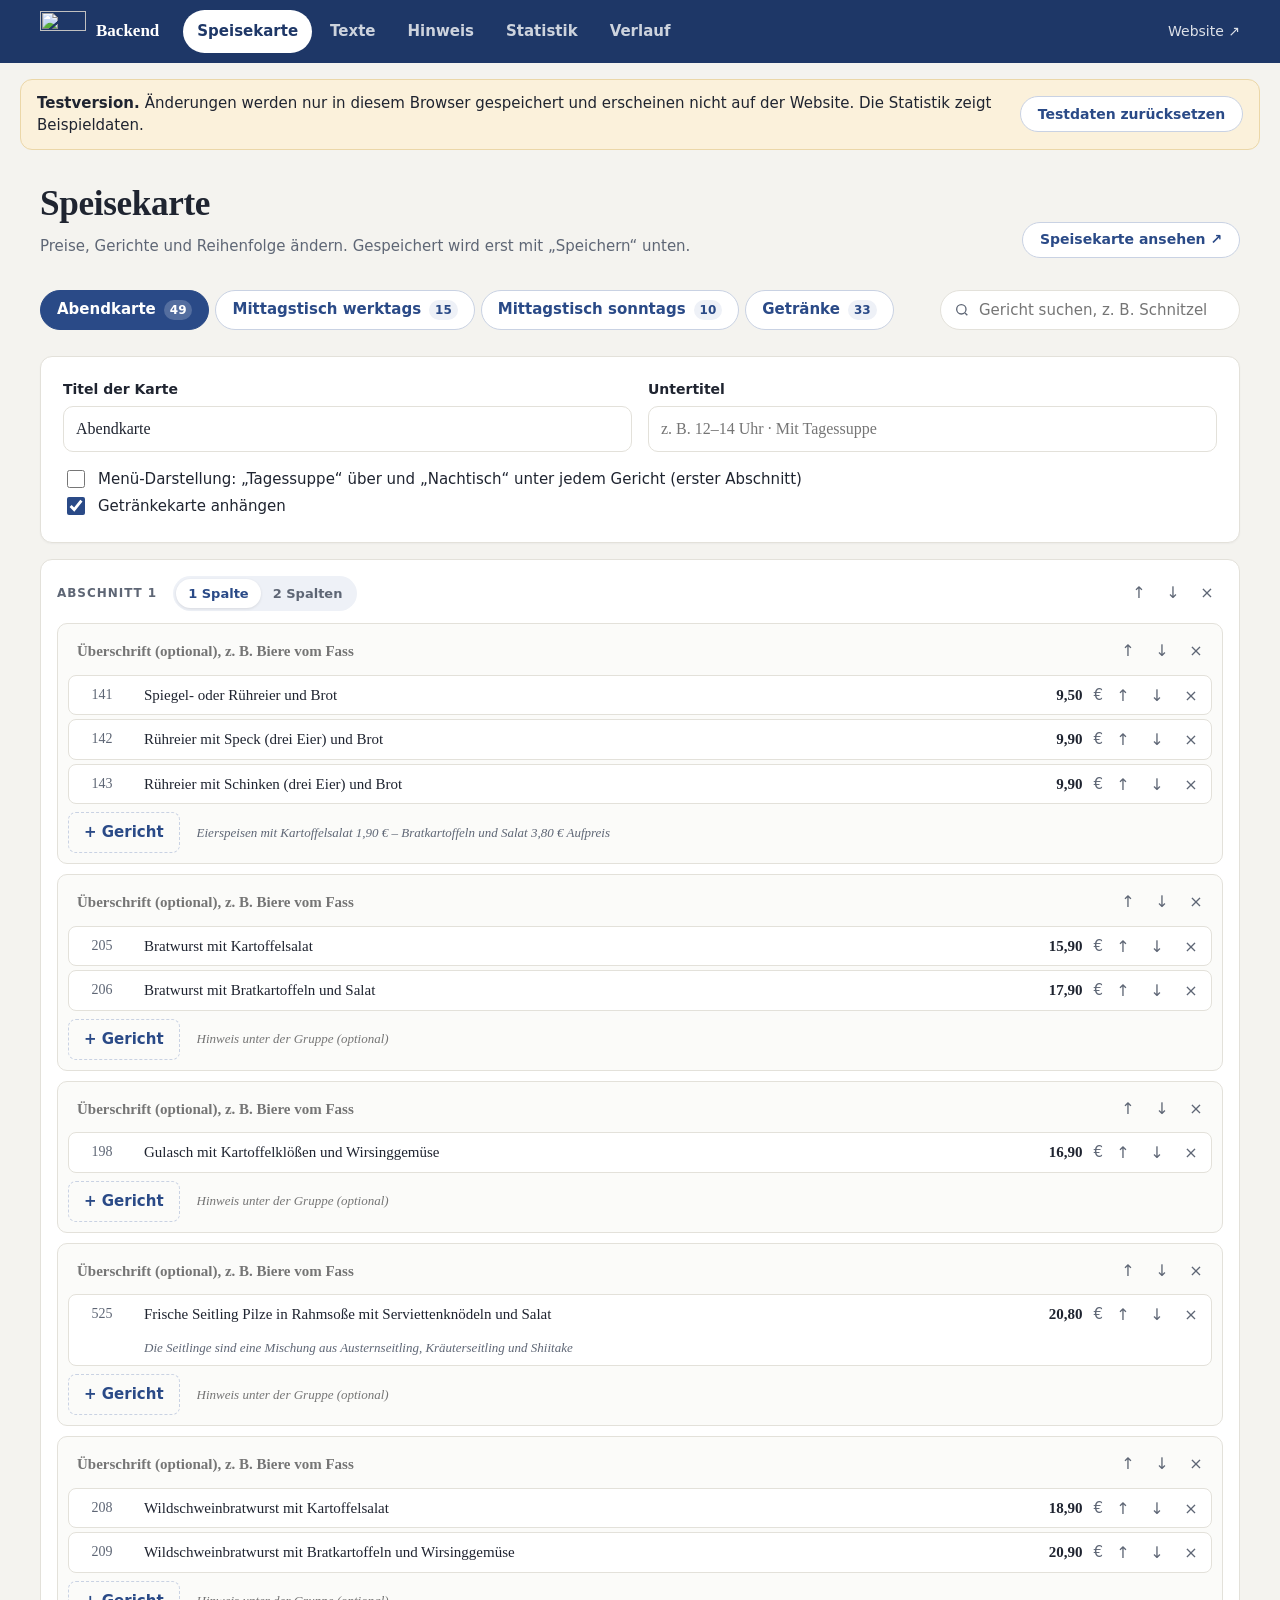
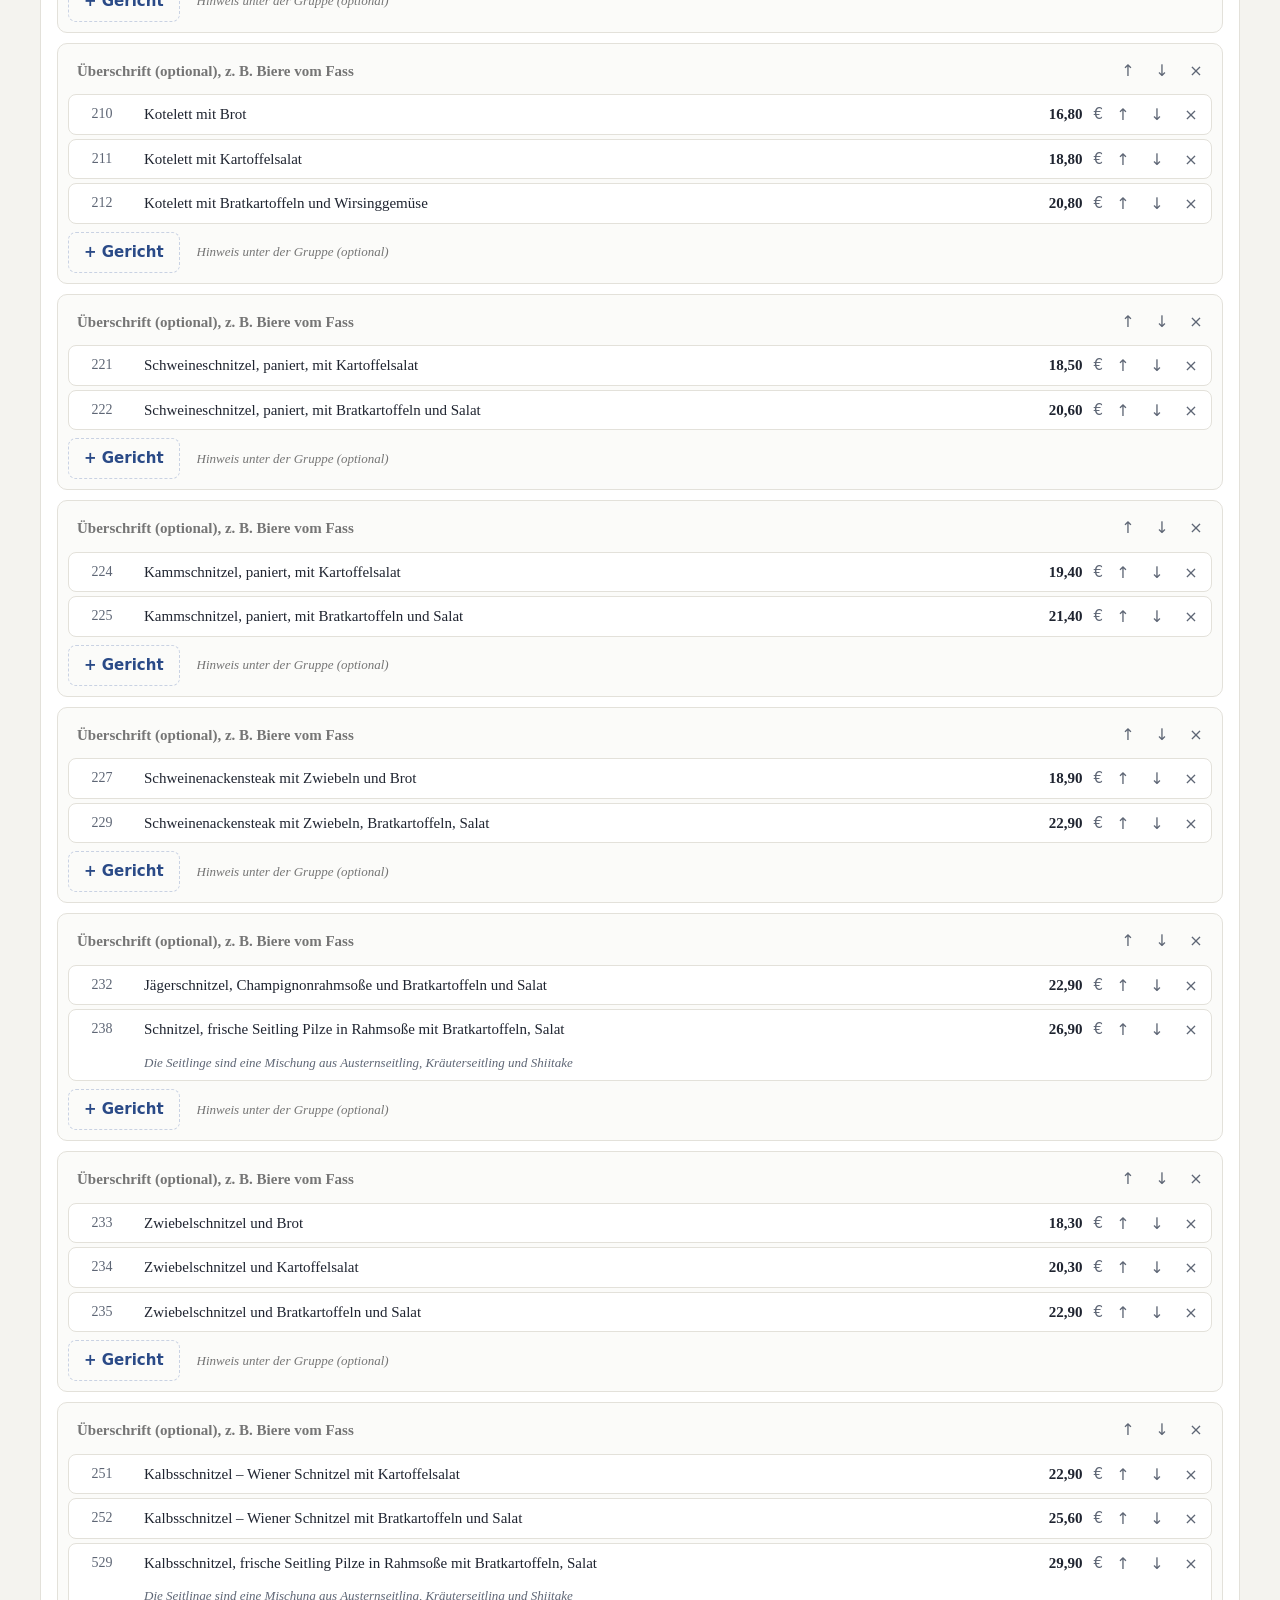
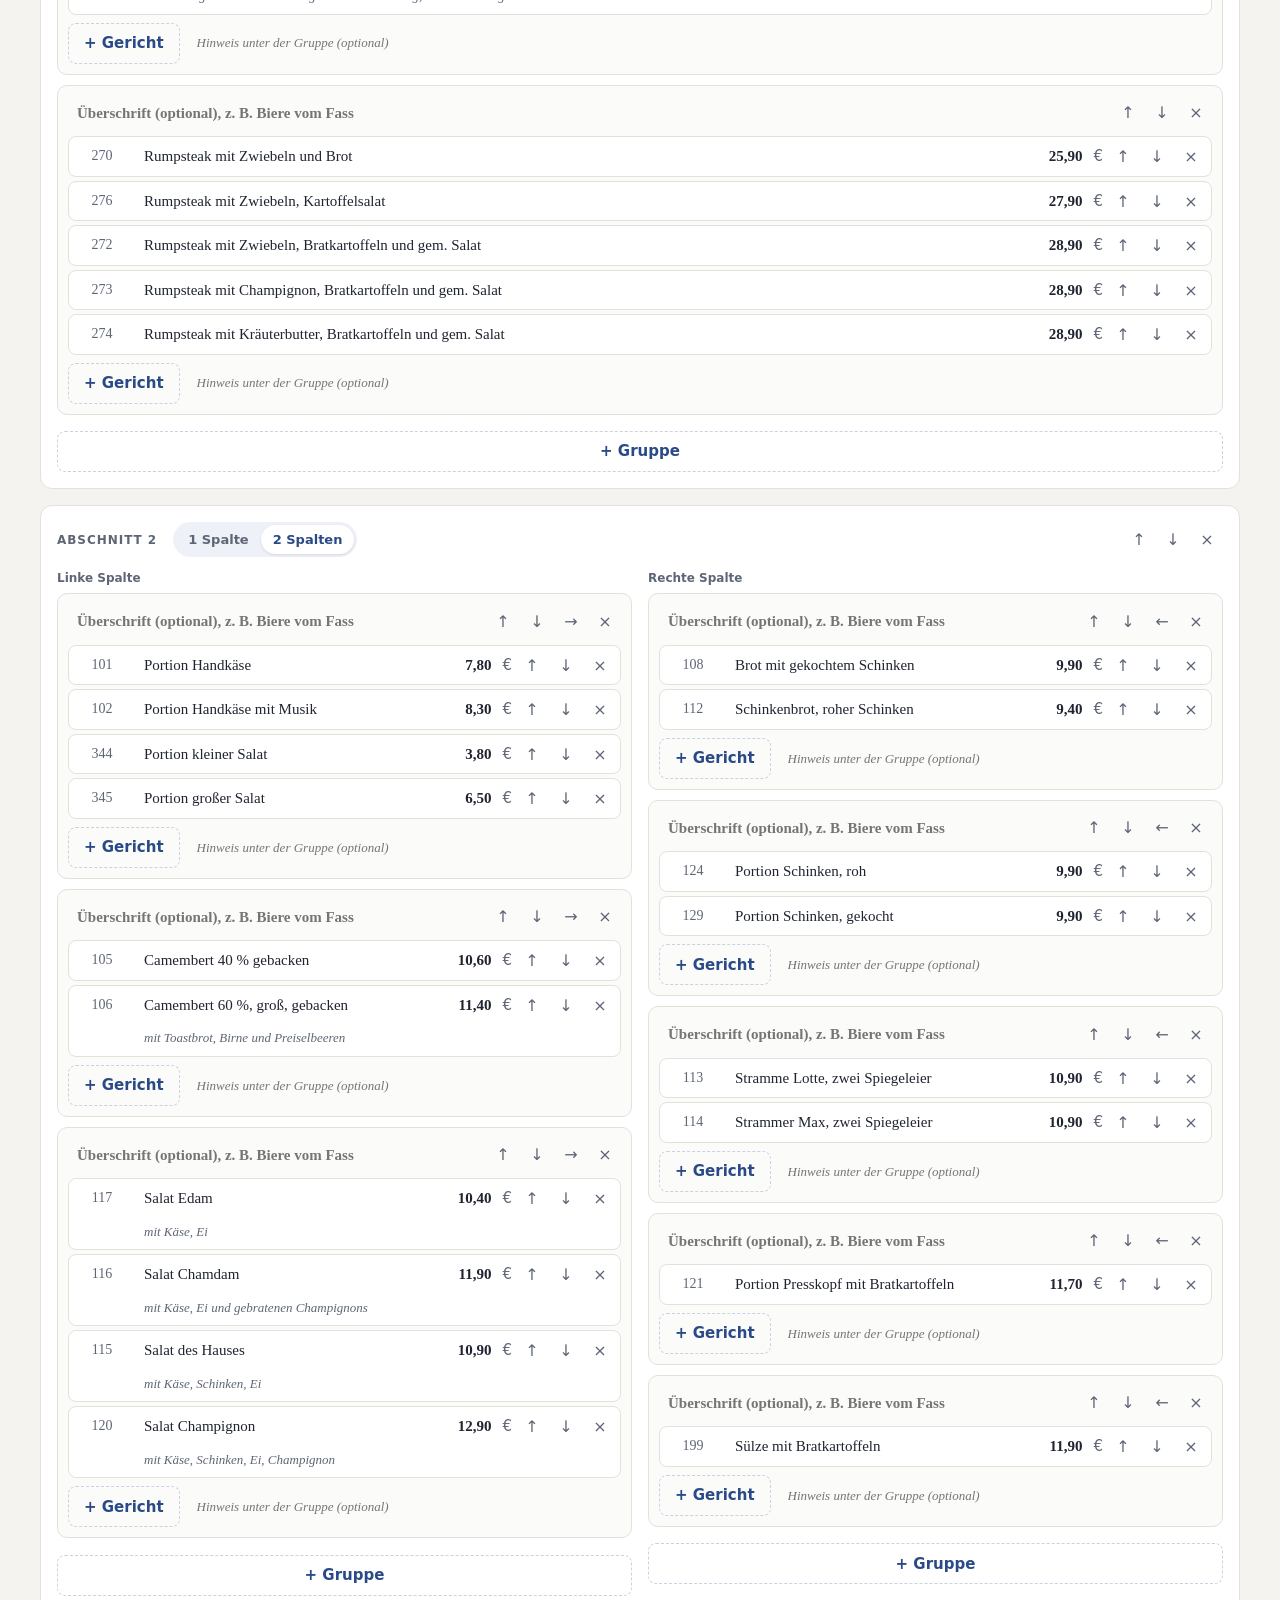
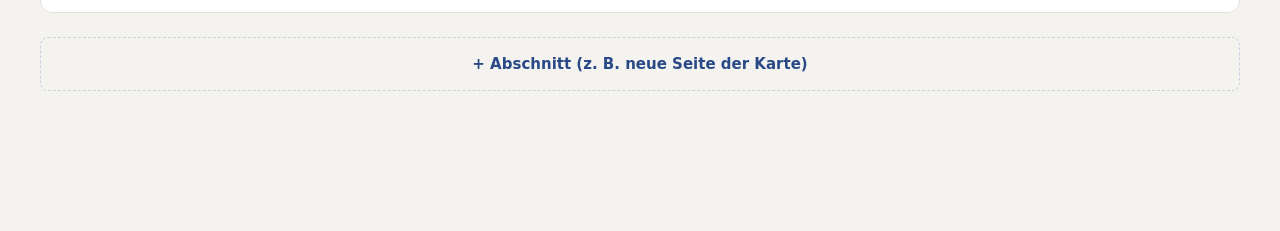
==== admin/index.html @ 1078fb6a "Vorschau aktualisiert" ====
<!doctype html>
<html lang="de">
<head>
<meta charset="utf-8">
<meta name="viewport" content="width=device-width, initial-scale=1">
<meta name="robots" content="noindex, nofollow">
<title>Backend · Gasthof Hühnerkirche</title>
<link rel="icon" href="/huehnerkirche-vorschau/assets/img/favicon.svg" type="image/svg+xml">
<link rel="stylesheet" href="admin.css?v=17918947801791894780">
</head>
<body class="app" data-demo>
  <header class="top">
    <div class="top__in">
      <a class="top__brand" href="./"><img src="/huehnerkirche-vorschau/assets/img/logo-light-480.png" alt="" width="52" height="45"><span>Backend</span></a>
      <nav class="tabs" aria-label="Bereiche">
        <button type="button" data-tab="speisekarte" aria-current="page">Speisekarte</button>
        <button type="button" data-tab="texte">Texte</button>
        <button type="button" data-tab="hinweis">Hinweis</button>
        <button type="button" data-tab="statistik">Statistik</button>
        <button type="button" data-tab="verlauf">Verlauf</button>
      </nav>
      <div class="top__end">
        <a href="../" target="_blank" rel="noopener">Website ↗</a>
              </div>
    </div>
  </header>
  <main id="app" class="main" aria-live="polite"></main>
  <div class="savebar" hidden>
    <span class="savebar__msg">Ungespeicherte Änderungen</span>
    <button type="button" class="btn btn--ghost" data-verwerfen>Verwerfen</button>
    <button type="button" class="btn btn--primary" data-speichern>Speichern</button>
  </div>
  <div class="toast" role="status" hidden></div>
  <script type="application/json" id="start">{"csrf":"d814e4153ebc142f4cd6d09faab0715d1633bd006d39ceca463f898c916fd685","user":"demo","speisekarte":{"karten":[{"id":"karte-abend","titel":"Abendkarte","untertitel":"","menue":false,"getraenke":true,"bereiche":[{"spalten":[[{"titel":"","hinweis":"Eierspeisen mit Kartoffelsalat 1,90 € – Bratkartoffeln und Salat 3,80 € Aufpreis","gerichte":[{"nr":"141","name":"Spiegel- oder Rühreier und Brot","preis":"9,50","zusatz":""},{"nr":"142","name":"Rühreier mit Speck (drei Eier) und Brot","preis":"9,90","zusatz":""},{"nr":"143","name":"Rühreier mit Schinken (drei Eier) und Brot","preis":"9,90","zusatz":""}]},{"titel":"","hinweis":"","gerichte":[{"nr":"205","name":"Bratwurst mit Kartoffelsalat","preis":"15,90","zusatz":""},{"nr":"206","name":"Bratwurst mit Bratkartoffeln und Salat","preis":"17,90","zusatz":""}]},{"titel":"","hinweis":"","gerichte":[{"nr":"198","name":"Gulasch mit Kartoffelklößen und Wirsinggemüse","preis":"16,90","zusatz":""}]},{"titel":"","hinweis":"","gerichte":[{"nr":"525","name":"Frische Seitling Pilze in Rahmsoße mit Serviettenknödeln und Salat","preis":"20,80","zusatz":"Die Seitlinge sind eine Mischung aus Austernseitling, Kräuterseitling und Shiitake"}]},{"titel":"","hinweis":"","gerichte":[{"nr":"208","name":"Wildschweinbratwurst mit Kartoffelsalat","preis":"18,90","zusatz":""},{"nr":"209","name":"Wildschweinbratwurst mit Bratkartoffeln und Wirsinggemüse","preis":"20,90","zusatz":""}]},{"titel":"","hinweis":"","gerichte":[{"nr":"210","name":"Kotelett mit Brot","preis":"16,80","zusatz":""},{"nr":"211","name":"Kotelett mit Kartoffelsalat","preis":"18,80","zusatz":""},{"nr":"212","name":"Kotelett mit Bratkartoffeln und Wirsinggemüse","preis":"20,80","zusatz":""}]},{"titel":"","hinweis":"","gerichte":[{"nr":"221","name":"Schweineschnitzel, paniert, mit Kartoffelsalat","preis":"18,50","zusatz":""},{"nr":"222","name":"Schweineschnitzel, paniert, mit Bratkartoffeln und Salat","preis":"20,60","zusatz":""}]},{"titel":"","hinweis":"","gerichte":[{"nr":"224","name":"Kammschnitzel, paniert, mit Kartoffelsalat","preis":"19,40","zusatz":""},{"nr":"225","name":"Kammschnitzel, paniert, mit Bratkartoffeln und Salat","preis":"21,40","zusatz":""}]},{"titel":"","hinweis":"","gerichte":[{"nr":"227","name":"Schweinenackensteak mit Zwiebeln und Brot","preis":"18,90","zusatz":""},{"nr":"229","name":"Schweinenackensteak mit Zwiebeln, Bratkartoffeln, Salat","preis":"22,90","zusatz":""}]},{"titel":"","hinweis":"","gerichte":[{"nr":"232","name":"Jägerschnitzel, Champignonrahmsoße und Bratkartoffeln und Salat","preis":"22,90","zusatz":""},{"nr":"238","name":"Schnitzel, frische Seitling Pilze in Rahmsoße mit Bratkartoffeln, Salat","preis":"26,90","zusatz":"Die Seitlinge sind eine Mischung aus Austernseitling, Kräuterseitling und Shiitake"}]},{"titel":"","hinweis":"","gerichte":[{"nr":"233","name":"Zwiebelschnitzel und Brot","preis":"18,30","zusatz":""},{"nr":"234","name":"Zwiebelschnitzel und Kartoffelsalat","preis":"20,30","zusatz":""},{"nr":"235","name":"Zwiebelschnitzel und Bratkartoffeln und Salat","preis":"22,90","zusatz":""}]},{"titel":"","hinweis":"","gerichte":[{"nr":"251","name":"Kalbsschnitzel – Wiener Schnitzel mit Kartoffelsalat","preis":"22,90","zusatz":""},{"nr":"252","name":"Kalbsschnitzel – Wiener Schnitzel mit Bratkartoffeln und Salat","preis":"25,60","zusatz":""},{"nr":"529","name":"Kalbsschnitzel, frische Seitling Pilze in Rahmsoße mit Bratkartoffeln, Salat","preis":"29,90","zusatz":"Die Seitlinge sind eine Mischung aus Austernseitling, Kräuterseitling und Shiitake"}]},{"titel":"","hinweis":"","gerichte":[{"nr":"270","name":"Rumpsteak mit Zwiebeln und Brot","preis":"25,90","zusatz":""},{"nr":"276","name":"Rumpsteak mit Zwiebeln, Kartoffelsalat","preis":"27,90","zusatz":""},{"nr":"272","name":"Rumpsteak mit Zwiebeln, Bratkartoffeln und gem. Salat","preis":"28,90","zusatz":""},{"nr":"273","name":"Rumpsteak mit Champignon, Bratkartoffeln und gem. Salat","preis":"28,90","zusatz":""},{"nr":"274","name":"Rumpsteak mit Kräuterbutter, Bratkartoffeln und gem. Salat","preis":"28,90","zusatz":""}]}]]},{"spalten":[[{"titel":"","hinweis":"","gerichte":[{"nr":"101","name":"Portion Handkäse","preis":"7,80","zusatz":""},{"nr":"102","name":"Portion Handkäse mit Musik","preis":"8,30","zusatz":""},{"nr":"344","name":"Portion kleiner Salat","preis":"3,80","zusatz":""},{"nr":"345","name":"Portion großer Salat","preis":"6,50","zusatz":""}]},{"titel":"","hinweis":"","gerichte":[{"nr":"105","name":"Camembert 40 % gebacken","preis":"10,60","zusatz":""},{"nr":"106","name":"Camembert 60 %, groß, gebacken","preis":"11,40","zusatz":"mit Toastbrot, Birne und Preiselbeeren"}]},{"titel":"","hinweis":"","gerichte":[{"nr":"117","name":"Salat Edam","preis":"10,40","zusatz":"mit Käse, Ei"},{"nr":"116","name":"Salat Chamdam","preis":"11,90","zusatz":"mit Käse, Ei und gebratenen Champignons"},{"nr":"115","name":"Salat des Hauses","preis":"10,90","zusatz":"mit Käse, Schinken, Ei"},{"nr":"120","name":"Salat Champignon","preis":"12,90","zusatz":"mit Käse, Schinken, Ei, Champignon"}]}],[{"titel":"","hinweis":"","gerichte":[{"nr":"108","name":"Brot mit gekochtem Schinken","preis":"9,90","zusatz":""},{"nr":"112","name":"Schinkenbrot, roher Schinken","preis":"9,40","zusatz":""}]},{"titel":"","hinweis":"","gerichte":[{"nr":"124","name":"Portion Schinken, roh","preis":"9,90","zusatz":""},{"nr":"129","name":"Portion Schinken, gekocht","preis":"9,90","zusatz":""}]},{"titel":"","hinweis":"","gerichte":[{"nr":"113","name":"Stramme Lotte, zwei Spiegeleier","preis":"10,90","zusatz":""},{"nr":"114","name":"Strammer Max, zwei Spiegeleier","preis":"10,90","zusatz":""}]},{"titel":"","hinweis":"","gerichte":[{"nr":"121","name":"Portion Presskopf mit Bratkartoffeln","preis":"11,70","zusatz":""}]},{"titel":"","hinweis":"","gerichte":[{"nr":"199","name":"Sülze mit Bratkartoffeln","preis":"11,90","zusatz":""}]}]]}]},{"id":"karte-mittag-werktags","titel":"Mittagstisch werktags","untertitel":"12–14 Uhr · Mit Tagessuppe","menue":false,"getraenke":true,"bereiche":[{"spalten":[[{"titel":"","hinweis":"","gerichte":[{"nr":"","name":"Gulasch mit Kartoffelklößen und Wirsing","preis":"17,90","zusatz":""},{"nr":"","name":"Bratwurst mit Bratkartoffeln und Kohlrabikarottengemüse","preis":"17,90","zusatz":""},{"nr":"","name":"Schweinsbraten mit Salzkartoffeln und Wirsinggemüse","preis":"17,90","zusatz":""},{"nr":"","name":"Kochfleisch mit Meerrettichsoße, Salzkartoffeln und Wirsinggemüse","preis":"18,90","zusatz":""},{"nr":"","name":"Wildschweinbratwurst mit Bratkartoffeln und Wirsinggemüse","preis":"19,90","zusatz":""},{"nr":"","name":"Sauerbraten vom Rind mit Serviettenknödeln und Wirsinggemüse","preis":"19,80","zusatz":""},{"nr":"","name":"Schnitzel mit Bratkartoffeln und Salat oder Wirsinggemüse","preis":"21,80","zusatz":""},{"nr":"","name":"Kotelett mit Bratkartoffeln und Wirsinggemüse","preis":"21,80","zusatz":""},{"nr":"","name":"Frische Seitling Pilze in Rahmsoße mit Serviettenknödeln, Salat","preis":"21,90","zusatz":"Die Seitlinge sind eine Mischung aus Austernseitling, Kräuterseitling und Shiitake"},{"nr":"","name":"Jägerschnitzel mit Bratkartoffeln und Salat","preis":"22,80","zusatz":""},{"nr":"","name":"Zwiebelschnitzel mit Bratkartoffeln und Salat","preis":"22,30","zusatz":""},{"nr":"","name":"Schweinekammsteak mit Zwiebeln, Bratkartoffeln, Wirsinggemüse","preis":"22,90","zusatz":""},{"nr":"","name":"Kalbsschnitzel mit Bratkartoffeln und gemischtem Salat","preis":"25,90","zusatz":""},{"nr":"","name":"Rumpsteak mit Zwiebeln oder Kräuterbutter, Bratkartoffeln, Salat","preis":"28,90","zusatz":""},{"nr":"","name":"Kalbschnitzel, frische Seitling Pilze in Rahmsoße mit Bratkartoffeln, Salat","preis":"29,90","zusatz":"Die Seitlinge sind eine Mischung aus Austernseitling, Kräuterseitling und Shiitake"}]}]]}]},{"id":"karte-mittag-sonntags","titel":"Mittagstisch sonntags","untertitel":"12–14 Uhr · Mit Tagessuppe und Nachtisch","menue":true,"getraenke":true,"bereiche":[{"spalten":[[{"titel":"","hinweis":"","gerichte":[{"nr":"","name":"Gulasch mit Spätzle und Kohlrabikarottengemüse","preis":"19,90","zusatz":""},{"nr":"","name":"Bratwurst mit Salzkartoffeln und Kohlrabikarottengemüse","preis":"21,90","zusatz":""},{"nr":"","name":"Kochfleisch mit Meerrettichsoße, Salzkartoffeln und Wirsinggemüse","preis":"23,40","zusatz":""},{"nr":"","name":"Schweinsbraten mit Serviettenknödel, Wirsinggemüse","preis":"23,40","zusatz":""},{"nr":"","name":"Wildschweinbratwurst mit Salzkartoffeln und Kohlrabikarottengemüse","preis":"23,40","zusatz":""},{"nr":"","name":"Sauerbraten mit Kartoffelklößen und Wirsinggemüse","preis":"24,80","zusatz":""},{"nr":"","name":"Waldpilze mit Serviettenknödel oder Spätzle und Salat","preis":"24,80","zusatz":""},{"nr":"","name":"Wildschweinragout, Preiselbeeren, Kartoffelklöße, Wirsinggemüse","preis":"24,80","zusatz":""},{"nr":"","name":"Wildschweinbraten, Preiselbeeren, Serviettenknödel, Wirsinggemüse","preis":"26,90","zusatz":""},{"nr":"","name":"Wildschweinbraten, Waldpilze, Preiselbeeren, Serviettenknödel, Salat","preis":"30,90","zusatz":""}]}]]}]}],"getraenke":{"bereiche":[{"spalten":[[{"titel":"","hinweis":"","gerichte":[{"nr":"1","name":"Glas Apfelwein 2,5 dl","preis":"2,30","zusatz":""},{"nr":"2","name":"Glas Apfelwein 5 dl","preis":"3,90","zusatz":""},{"nr":"13","name":"Glas Apfelwein 2,5 dl süß gespritzt","preis":"2,30","zusatz":""},{"nr":"14","name":"Glas Apfelwein 2,5 dl sauer gespritzt","preis":"2,30","zusatz":""}]},{"titel":"","hinweis":"","gerichte":[{"nr":"3","name":"Glas Apfelsaft 2 dl","preis":"2,20","zusatz":""},{"nr":"12","name":"Glas Apfelsaft 4 dl","preis":"3,90","zusatz":""}]},{"titel":"","hinweis":"","gerichte":[{"nr":"40","name":"Taunusquelle Medium 2 dl","preis":"2,20","zusatz":""},{"nr":"41","name":"Taunusquelle still 2 dl","preis":"2,20","zusatz":""},{"nr":"30","name":"Coca-Cola 2 dl","preis":"2,90","zusatz":""},{"nr":"32","name":"Fanta 2 dl","preis":"2,90","zusatz":""},{"nr":"34","name":"Spezi 2 dl","preis":"2,90","zusatz":""}]},{"titel":"","hinweis":"","gerichte":[{"nr":"43","name":"Bitter Lemon, Schweppes 2 dl","preis":"3,30","zusatz":""},{"nr":"46","name":"Glas Johannisbeernektar 2 dl","preis":"3,30","zusatz":""},{"nr":"47","name":"Flasche Traubensaft 2 dl","preis":"3,30","zusatz":""},{"nr":"48","name":"Flasche Orangensaft 2 dl","preis":"3,30","zusatz":""},{"nr":"38","name":"Glas Zitronenlimonade 2 dl","preis":"1,80","zusatz":""}]}],[{"titel":"Biere vom Fass","hinweis":"","gerichte":[{"nr":"7","name":"Landbier – dunkel 3 dl","preis":"3,50","zusatz":""},{"nr":"8","name":"Landbier – dunkel 5 dl","preis":"4,80","zusatz":""}]},{"titel":"","hinweis":"","gerichte":[{"nr":"5","name":"Andechser – hell 3 dl","preis":"3,50","zusatz":""},{"nr":"6","name":"Andechser – hell 5 dl","preis":"4,80","zusatz":""}]},{"titel":"","hinweis":"","gerichte":[{"nr":"9","name":"Würzburger Pils 3 dl","preis":"3,50","zusatz":""},{"nr":"10","name":"Würzburger Pils 5 dl","preis":"4,80","zusatz":""}]},{"titel":"Flaschenbier","hinweis":"","gerichte":[{"nr":"4","name":"Julius Echter Hefe Weizen 5 dl","preis":"4,40","zusatz":""},{"nr":"17","name":"Franziskaner Kristallweizen 5 dl","preis":"4,40","zusatz":""},{"nr":"29","name":"Erdinger Weizen Alkoholfrei 5 dl","preis":"4,40","zusatz":""},{"nr":"19","name":"Bitburger alkoholfrei 3 dl","preis":"3,50","zusatz":""},{"nr":"18","name":"Malzbier 2 dl","preis":"2,20","zusatz":""}]},{"titel":"","hinweis":"","gerichte":[{"nr":"310","name":"Glas Milch 2 dl","preis":"1,80","zusatz":""}]}]]},{"spalten":[[{"titel":"Wein im Ausschank je 2 dl Glas","hinweis":"","gerichte":[{"nr":"21","name":"Weingut Spreitzer, Riesling, lieblich","preis":"4,90","zusatz":""},{"nr":"22","name":"Weingut Spreitzer, Riesling, halbtrocken","preis":"4,90","zusatz":""},{"nr":"23","name":"Weingut Spreitzer, Riesling, trocken","preis":"4,90","zusatz":""},{"nr":"27","name":"Bickensohler, Grauer Burgunder, trocken","preis":"4,90","zusatz":""},{"nr":"24","name":"Weingut Spreitzer, Spätburgunder, Rotwein","preis":"4,90","zusatz":""}]}]]}]}},"inhalte":{"hero_ort":"Hünstetten, an der B417 · seit 1515","hero_titel":"Seit über 500 Jahren","hero_titel_akzent":"einen Umweg wert.","hero_text":"Gutbürgerliche Küche im denkmalgeschützten Vierseithof der Familie Alberti. Im Sommer sitzt man draußen im Hof.","einleitung_titel":"Ein Landgasthof an der B417","einleitung_absatz1":"Der Gasthof Hühnerkirche liegt etwas außerhalb von Hünstetten, direkt an der Bundesstraße zwischen Wald und Feld. Gekocht wird gutbürgerlich und hessisch, so wie in einem Landgasthof üblich.","einleitung_absatz2":"Auf den Tisch kommen Schnitzel, Braten und Bratkartoffeln, und die Portionen sind groß. Dazu gibt es unseren eigenen Apfelwein. Bei gutem Wetter kann man draußen im Hof sitzen.","oeffnungszeiten_text":"Mittagstisch gibt es von 12 bis 14 Uhr, abends kochen wir ab 17 Uhr. Montag und Freitag ist Ruhetag. Wenn Sie mit einer größeren Gruppe kommen oder feiern möchten, rufen Sie bitte vorher an.","speisekarte_text":"Abends, mittags unter der Woche und sonntags gibt es jeweils eine eigene Karte. Dazu kommen wechselnde Tagesgerichte."},"hinweis":{"aktiv":false,"text":"","von":"","bis":"","geschlossen":false}}</script>
  <script src="admin.js?v=17918947801791894780" defer></script>
</body>
</html>
---- admin/admin.css ----
/* Backend Gasthof Hühnerkirche – gleiche Marke wie die Website, ruhig und gut lesbar */
@font-face { font-family: "Domine"; src: url("/huehnerkirche-vorschau/assets/fonts/domine-700-normal.woff2") format("woff2"); font-weight: 700; font-display: swap; }
@font-face { font-family: "Source Serif 4"; src: url("/huehnerkirche-vorschau/assets/fonts/source-serif-4-400-normal.woff2") format("woff2"); font-weight: 400; font-display: swap; }
@font-face { font-family: "Source Serif 4"; src: url("/huehnerkirche-vorschau/assets/fonts/source-serif-4-600-normal.woff2") format("woff2"); font-weight: 600; font-display: swap; }

:root {
  --brand: #2A4A87; --brand-deep: #1E3767; --gold: #C9A25A; --gold-light: #E4C16C;
  --ink: #1F2430; --muted: #5E6675; --line: #E3E1DA; --bg: #F4F3EF; --card: #fff;
  --ok: #2E7D4A; --err: #B4432F; --radius: 12px;
  --sans: system-ui, -apple-system, "Segoe UI", Roboto, sans-serif;
  --serif: "Source Serif 4", Georgia, serif; --display: "Domine", Georgia, serif;
}
* { box-sizing: border-box; }
html { -webkit-text-size-adjust: 100%; }
body { margin: 0; font-family: var(--sans); font-size: 15px; line-height: 1.5; color: var(--ink); background: var(--bg); }
h1, h2, h3 { font-family: var(--display); font-weight: 700; margin: 0; letter-spacing: -0.01em; }
h1 { font-size: clamp(1.6rem, 1.2rem + 1.4vw, 2.2rem); }
h2 { font-size: 1.15rem; margin-bottom: 1rem; }
h3 { font-size: 1rem; }
a { color: var(--brand); }
button { font: inherit; }
:focus-visible { outline: 3px solid var(--gold); outline-offset: 2px; }
.muted { color: var(--muted); margin: 0.3rem 0 0; }
.small { font-size: 13px; }
.label { font-weight: 600; margin: 1.4rem 0 0.5rem; }

/* ---------- Buttons ---------- */
.btn { display: inline-flex; align-items: center; justify-content: center; gap: .4em; min-height: 42px; padding: 0 1.2em; border-radius: 999px; border: 1.5px solid transparent; font-weight: 600; cursor: pointer; text-decoration: none; white-space: nowrap; transition: background .15s, color .15s, border-color .15s; }
.btn--primary { background: var(--brand); color: #fff; }
.btn--primary:hover { background: var(--brand-deep); }
.btn--primary:disabled { opacity: .6; cursor: wait; }
.btn--ghost { background: #fff; color: var(--brand); border-color: #C9D2E3; }
.btn--ghost:hover { border-color: var(--brand); }
.btn--sm { min-height: 36px; font-size: 14px; }
.ibtn { width: 32px; height: 32px; display: inline-grid; place-items: center; border: 1px solid transparent; border-radius: 8px; background: transparent; color: var(--muted); cursor: pointer; font-size: 16px; line-height: 1; }
.ibtn:hover { background: #EEF1F7; color: var(--brand); }
.ibtn--del:hover { background: #FBECE9; color: var(--err); }
.addbtn { border: 1.5px dashed #C9D2E3; background: transparent; color: var(--brand); font-weight: 600; border-radius: 8px; padding: .55em 1em; cursor: pointer; }
.addbtn:hover { border-color: var(--brand); background: #fff; }
.addbtn--grp { width: 100%; margin-top: .4rem; }
.addbtn--bereich { width: 100%; padding: 1em; margin-top: .5rem; }

/* ---------- Login ---------- */
body.login { min-height: 100vh; display: grid; place-items: center; padding: 24px; background: linear-gradient(160deg, var(--brand-deep), var(--brand)); }
.login-box { width: min(100%, 380px); background: #fff; border-radius: 18px; padding: 36px 32px 28px; text-align: center; box-shadow: 0 30px 80px -30px rgba(0,0,0,.6); }
.login-box img { width: 120px; height: auto; margin: 0 auto 8px; display: block; }
.login-box h1 { font-size: 1.3rem; margin-bottom: 1.4rem; }
.login-box form { display: grid; gap: 14px; text-align: left; }
.login-box label { display: grid; gap: 6px; font-weight: 600; font-size: 14px; }
.login-box input { height: 46px; border: 1.5px solid var(--line); border-radius: 10px; padding: 0 14px; font: inherit; }
.login-box input:focus { border-color: var(--brand); outline: none; }
.login-box .btn { margin-top: 6px; height: 48px; }
.login-back { display: inline-block; margin-top: 18px; font-size: 14px; text-decoration: none; }
.msg { padding: 10px 12px; border-radius: 8px; margin: 0; }
.msg--err { background: #FBECE9; color: var(--err); }

/* ---------- Kopfzeile ---------- */
.top { position: sticky; top: 0; z-index: 20; background: var(--brand-deep); color: #fff; }
.top__in { max-width: 1240px; margin: 0 auto; padding: 10px 20px; display: flex; align-items: center; gap: 24px; }
.top__brand { display: flex; align-items: center; gap: 10px; color: #fff; text-decoration: none; font-family: var(--display); font-weight: 700; font-size: 17px; }
.top__brand img { width: 46px; height: auto; display: block; }
.tabs { display: flex; gap: 4px; flex: 1; overflow-x: auto; scrollbar-width: none; }
.tabs button { background: transparent; border: 0; color: rgba(255,255,255,.78); padding: 10px 14px; border-radius: 999px; cursor: pointer; font-weight: 600; white-space: nowrap; }
.tabs button:hover { color: #fff; background: rgba(255,255,255,.08); }
.tabs button[aria-current] { background: #fff; color: var(--brand-deep); }
.top__end { display: flex; align-items: center; gap: 14px; font-size: 14px; }
.top__end a, .top__end button { color: rgba(255,255,255,.85); background: none; border: 0; cursor: pointer; text-decoration: none; padding: 6px 0; }
.top__end a:hover, .top__end button:hover { color: var(--gold-light); }
.top__end form { margin: 0; }
@media (max-width: 860px) {
  .top__in { flex-wrap: wrap; gap: 8px 16px; padding: 10px 14px; }
  .top__end { margin-left: auto; }
  .tabs { order: 3; flex-basis: 100%; }
}

/* ---------- Inhalt ---------- */
.main { max-width: 1240px; margin: 0 auto; padding: 28px 20px 140px; }
.pagehead { display: flex; flex-wrap: wrap; align-items: flex-end; justify-content: space-between; gap: 14px 24px; margin-bottom: 22px; }
.card { background: var(--card); border: 1px solid var(--line); border-radius: var(--radius); padding: 22px; margin-bottom: 16px; box-shadow: 0 1px 2px rgba(20,24,40,.04); }
.card--info { background: #EEF2FA; border-color: #D5DEEF; padding: 14px 18px; }
.card--info p { margin: 0; }
.card--quiet { background: transparent; box-shadow: none; }
.toolbar { display: flex; flex-wrap: wrap; gap: 12px; align-items: center; justify-content: space-between; margin-bottom: 16px; position: sticky; top: 66px; z-index: 10; padding: 10px 0; background: var(--bg); }
@media (max-width: 860px) {
  .toolbar { position: static; }
  .toolbar .pills { flex-wrap: nowrap; overflow-x: auto; scrollbar-width: none; width: 100%; padding-bottom: 2px; }
  .toolbar .pills button { flex: none; }
  .search { width: 100%; }
}
.pills { display: flex; flex-wrap: wrap; gap: 6px; }
.pills button { display: inline-flex; align-items: center; gap: 8px; min-height: 40px; padding: 0 16px; border-radius: 999px; border: 1.5px solid #C9D2E3; background: #fff; color: var(--brand); font-weight: 600; cursor: pointer; }
.pills button[aria-pressed="true"] { background: var(--brand); border-color: var(--brand); color: #fff; }
.pill-n { font-size: 12px; min-width: 22px; padding: 1px 6px; border-radius: 999px; background: #EEF1F7; color: var(--brand); text-align: center; }
.pills button[aria-pressed="true"] .pill-n { background: rgba(255,255,255,.2); color: #fff; }
.search { height: 40px; width: min(100%, 300px); border: 1.5px solid var(--line); border-radius: 999px; padding: 0 16px 0 38px; font: inherit; background: #fff url("data:image/svg+xml,%3Csvg xmlns='http://www.w3.org/2000/svg' viewBox='0 0 24 24' fill='none' stroke='%235E6675' stroke-width='2'%3E%3Ccircle cx='11' cy='11' r='7'/%3E%3Cpath d='m20 20-3.5-3.5'/%3E%3C/svg%3E") no-repeat 13px 50% / 16px; }
.search:focus { border-color: var(--brand); outline: none; }

/* Formularfelder */
input, textarea { font: inherit; color: var(--ink); }
.fld { display: grid; gap: 6px; margin-bottom: 14px; }
.fld > span { display: flex; justify-content: space-between; gap: 1rem; font-weight: 600; font-size: 14px; }
.fld input, .fld textarea { width: 100%; border: 1.5px solid var(--line); border-radius: 10px; padding: 10px 12px; background: #fff; font-family: var(--serif); font-size: 16px; }
.fld textarea { resize: vertical; line-height: 1.5; }
.fld input:focus, .fld textarea:focus { border-color: var(--brand); outline: none; }
.fld-row { display: grid; grid-template-columns: 1fr 1fr; gap: 14px; }
@media (max-width: 560px) { .fld-row { grid-template-columns: 1fr; } }
.count { font-weight: 400; color: var(--muted); font-size: 12px; font-variant-numeric: tabular-nums; }
.count.is-over { color: var(--err); }
.chk, .switch { display: flex; align-items: flex-start; gap: 10px; margin: 8px 0; cursor: pointer; }
.chk input { width: 18px; height: 18px; margin-top: 2px; accent-color: var(--brand); flex: none; }
.switch input { appearance: none; width: 42px; height: 24px; border-radius: 999px; background: #CBD0D9; position: relative; cursor: pointer; flex: none; transition: background .2s; margin: 0; }
.switch input::after { content: ""; position: absolute; top: 3px; left: 3px; width: 18px; height: 18px; border-radius: 50%; background: #fff; transition: transform .2s; box-shadow: 0 1px 3px rgba(0,0,0,.3); }
.switch input:checked { background: var(--ok); }
.switch input:checked::after { transform: translateX(18px); }
.switch span { font-weight: 600; padding-top: 1px; }

/* ---------- Speisekarten-Editor ---------- */
.karte-settings { display: grid; grid-template-columns: 1fr 1fr; gap: 0 16px; }
.karte-settings .chk { grid-column: 1 / -1; margin: 2px 0; }
@media (max-width: 700px) { .karte-settings { grid-template-columns: 1fr; } }
.bereich { background: var(--card); border: 1px solid var(--line); border-radius: var(--radius); padding: 16px; margin-bottom: 16px; }
.bereich__head { display: flex; flex-wrap: wrap; align-items: center; gap: 10px 16px; margin-bottom: 12px; }
.bereich__head h3 { color: var(--muted); font-family: var(--sans); font-size: 12px; letter-spacing: .08em; text-transform: uppercase; }
.bereich__head .row-act { margin-left: auto; }
.seg { display: inline-flex; background: #EEF1F7; border-radius: 999px; padding: 3px; }
.seg button { border: 0; background: transparent; padding: 5px 12px; border-radius: 999px; font-size: 13px; font-weight: 600; color: var(--muted); cursor: pointer; }
.seg button[aria-pressed="true"] { background: #fff; color: var(--brand); box-shadow: 0 1px 3px rgba(0,0,0,.1); }
.cols { display: grid; gap: 16px; }
@media (min-width: 1000px) { .cols--2 { grid-template-columns: 1fr 1fr; } }
.col__label { margin: 0 0 6px; font-size: 12px; color: var(--muted); font-weight: 600; }
.grp { border: 1px solid var(--line); border-radius: 10px; padding: 10px; margin-bottom: 10px; background: #FBFBF9; }
.grp__head { display: flex; gap: 6px; align-items: center; margin-bottom: 6px; }
.grp__foot { display: flex; flex-wrap: wrap; gap: 8px; align-items: center; margin-top: 8px; }
.row-act { display: flex; gap: 2px; flex: none; }
.f-gtitel, .f-ghinweis, .dish-row input { border: 1.5px solid transparent; border-radius: 8px; background: transparent; padding: 5px 8px; min-width: 0; font-family: var(--serif); }
.dish-row input:hover, .f-gtitel:hover, .f-ghinweis:hover { border-color: var(--line); background: #fff; }
.dish-row input:focus, .f-gtitel:focus, .f-ghinweis:focus { border-color: var(--brand); background: #fff; outline: none; }
.f-gtitel { flex: 1; font-family: var(--display); font-weight: 700; font-size: 15px; }
.f-ghinweis { flex: 1; min-width: 200px; font-size: 13px; font-style: italic; color: var(--muted); }
.dish-row { display: grid; grid-template-columns: 58px 1fr 100px auto; gap: 4px; align-items: start; padding: 2px 4px; border-radius: 8px; background: #fff; border: 1px solid var(--line); margin-bottom: 4px; }
.dish-row.is-hidden { display: none; }
.dish-row.is-hit { border-color: var(--gold); box-shadow: 0 0 0 2px rgba(201,162,90,.25); }
.f-nr { color: var(--muted); font-size: 14px; text-align: center; }
.f-main { display: grid; min-width: 0; }
.f-name { font-size: 15px; }
.f-zusatz { font-size: 13px; font-style: italic; color: var(--muted); }
/* leeres Zusatzfeld nur zeigen, wenn die Zeile aktiv ist */
.dish-row:not(:hover):not(:focus-within) .f-zusatz:placeholder-shown { display: none; }
.f-preis-wrap { display: flex; align-items: center; gap: 2px; }
.f-preis-wrap span { color: var(--muted); }
.f-preis { width: 100%; text-align: right; font-weight: 600; font-variant-numeric: tabular-nums; }
.f-preis.is-invalid { border-color: var(--err) !important; background: #FBECE9 !important; }
.dish-row .row-act { padding-top: 2px; }
@media (max-width: 640px) {
  .dish-row { grid-template-columns: 1fr 84px; grid-template-areas: "main preis" "nr act"; }
  .dish-row .f-main { grid-area: main; }
  .dish-row .f-preis-wrap { grid-area: preis; }
  .dish-row .f-nr { grid-area: nr; width: 70px; text-align: left; }
  .dish-row .row-act { grid-area: act; justify-content: flex-end; }
}

/* ---------- Speichern-Leiste & Meldungen ---------- */
.savebar { position: fixed; left: 50%; bottom: 20px; transform: translateX(-50%); z-index: 30; display: flex; align-items: center; gap: 10px; padding: 10px 10px 10px 20px; background: var(--ink); color: #fff; border-radius: 999px; box-shadow: 0 20px 50px -15px rgba(0,0,0,.5); width: max-content; max-width: calc(100% - 24px); }
.savebar[hidden] { display: none; }
.savebar__msg { font-weight: 600; margin-right: 6px; }
.savebar .btn--ghost { background: transparent; color: #fff; border-color: rgba(255,255,255,.35); }
.savebar .btn--primary { background: var(--gold); color: var(--ink); }
.savebar .btn--primary:hover { background: var(--gold-light); }
@media (max-width: 520px) { .savebar__msg { display: none; } }
.toast { position: fixed; top: 84px; right: 20px; z-index: 40; max-width: min(420px, calc(100% - 40px)); padding: 12px 16px; border-radius: 10px; background: var(--ok); color: #fff; font-weight: 600; box-shadow: 0 16px 40px -16px rgba(0,0,0,.45); }
.toast--err { background: var(--err); }
.toast[hidden] { display: none; }

/* ---------- Hinweis-Vorschau ---------- */
.notice-preview { background: var(--gold-light); border-radius: 10px; padding: 14px 18px; text-align: center; font-family: var(--serif); font-weight: 600; transition: opacity .2s; }
.notice-preview p { margin: 0; }
.notice-preview.is-off { opacity: .4; }

/* ---------- Statistik ---------- */
.kpis { display: grid; grid-template-columns: repeat(4, 1fr); gap: 12px; margin-bottom: 16px; }
@media (max-width: 860px) { .kpis { grid-template-columns: 1fr 1fr; } }
.kpi { background: var(--card); border: 1px solid var(--line); border-radius: var(--radius); padding: 16px 18px; display: grid; gap: 2px; }
.kpi__label { font-size: 13px; color: var(--muted); font-weight: 600; }
.kpi__val { font-family: var(--display); font-size: clamp(1.6rem, 1.2rem + 1.5vw, 2.3rem); line-height: 1.1; font-variant-numeric: tabular-nums; }
.kpi__sub { font-size: 13px; color: var(--muted); }
.kpi__sub.is-up { color: var(--ok); }
.kpi__sub.is-down { color: var(--err); }
.chart-wrap { position: relative; }
.chart { width: 100%; height: auto; display: block; }
.chart__grid { stroke: #ECEAE4; stroke-width: 1; }
.chart__axis { fill: var(--muted); font-size: 12px; font-family: var(--sans); }
.chart__bar { fill: var(--brand); transition: fill .1s; }
.chart__bar.is-hover { fill: var(--brand-deep); }
.chart__hit { fill: transparent; cursor: default; }
.chart__tip { position: absolute; top: 0; transform: translateX(-50%); background: var(--ink); color: #fff; border-radius: 8px; padding: 6px 10px; font-size: 13px; pointer-events: none; display: grid; white-space: nowrap; }
.chart__tip[hidden] { display: none; }
.chart__table { margin-top: 10px; font-size: 14px; }
.chart__table summary { cursor: pointer; color: var(--brand); font-weight: 600; }
.chart__table table { border-collapse: collapse; margin-top: 8px; font-variant-numeric: tabular-nums; }
.chart__table td, .chart__table th { padding: 4px 14px 4px 0; text-align: left; border-bottom: 1px solid var(--line); }
.grid3 { display: grid; grid-template-columns: repeat(3, 1fr); gap: 16px; }
@media (max-width: 960px) { .grid3 { grid-template-columns: 1fr; } }
.barlist { list-style: none; margin: 0; padding: 0; display: grid; gap: 10px; }
.barlist li { display: grid; grid-template-columns: 1fr auto; gap: 4px 12px; font-size: 14px; }
.barlist__val { font-weight: 600; font-variant-numeric: tabular-nums; }
.barlist__bar { grid-column: 1 / -1; height: 6px; border-radius: 3px; background: var(--brand); min-width: 4px; }

/* ---------- Verlauf ---------- */
.history { list-style: none; padding: 6px 18px; }
.history li { display: flex; flex-wrap: wrap; align-items: center; gap: 6px 14px; padding: 12px 0; border-bottom: 1px solid var(--line); }
.history li:last-child { border-bottom: 0; }
.history li .btn { margin-left: auto; }
.history__when { font-variant-numeric: tabular-nums; }
.tag { font-size: 12px; font-weight: 700; padding: 3px 10px; border-radius: 999px; background: #EEF1F7; color: var(--brand); }
.tag--inhalte { background: #F2EEE4; color: #7A5A1E; }
.tag--hinweis { background: #FBF1DB; color: #7A5A1E; }

.grp.is-hidden, .bereich.is-hidden { display: none; }

/* Hinweis Testversion */
.demo-note { max-width: 1240px; margin: 16px auto 0; padding: 12px 16px; display: flex; flex-wrap: wrap; align-items: center; gap: 10px 16px; background: #FBF1DB; border: 1px solid #EBD7A8; border-radius: 12px; width: calc(100% - 40px); }
.demo-note p { margin: 0; flex: 1; min-width: 240px; }
.demo-note .btn { margin-left: auto; }
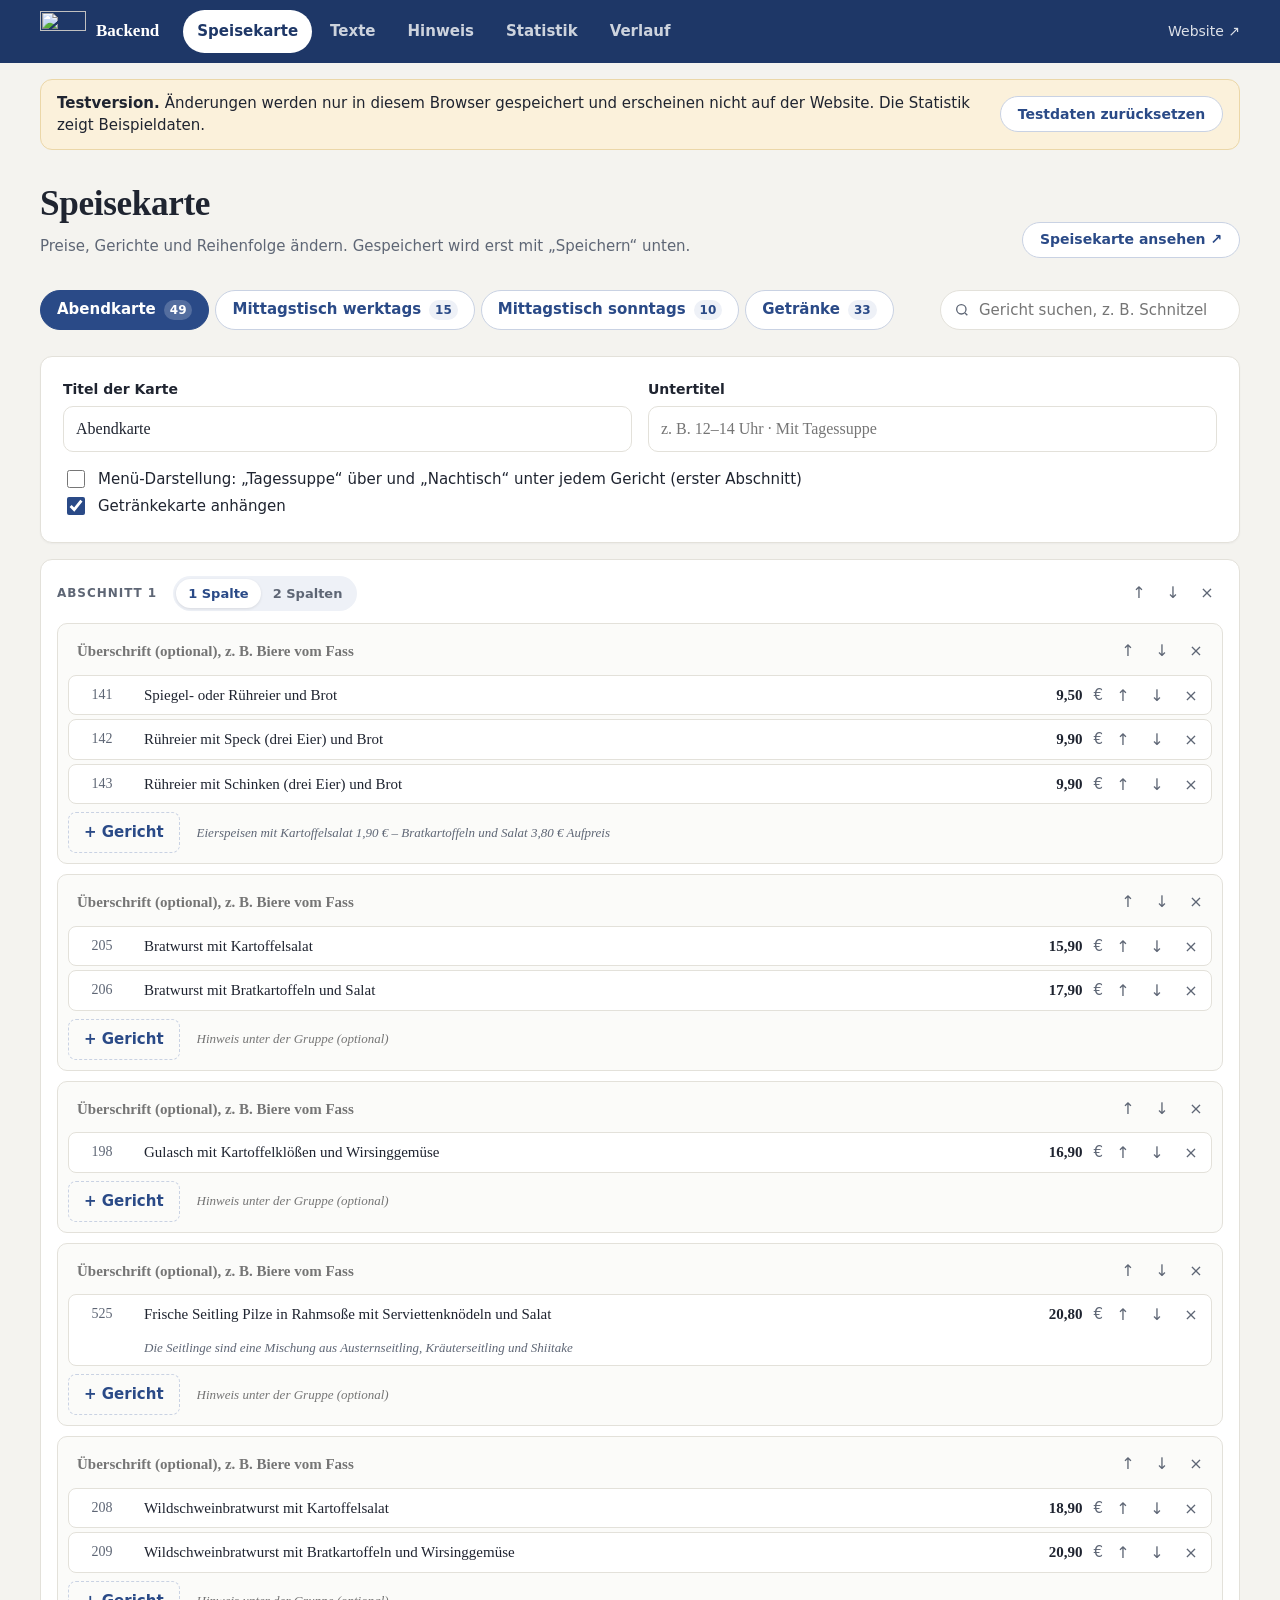
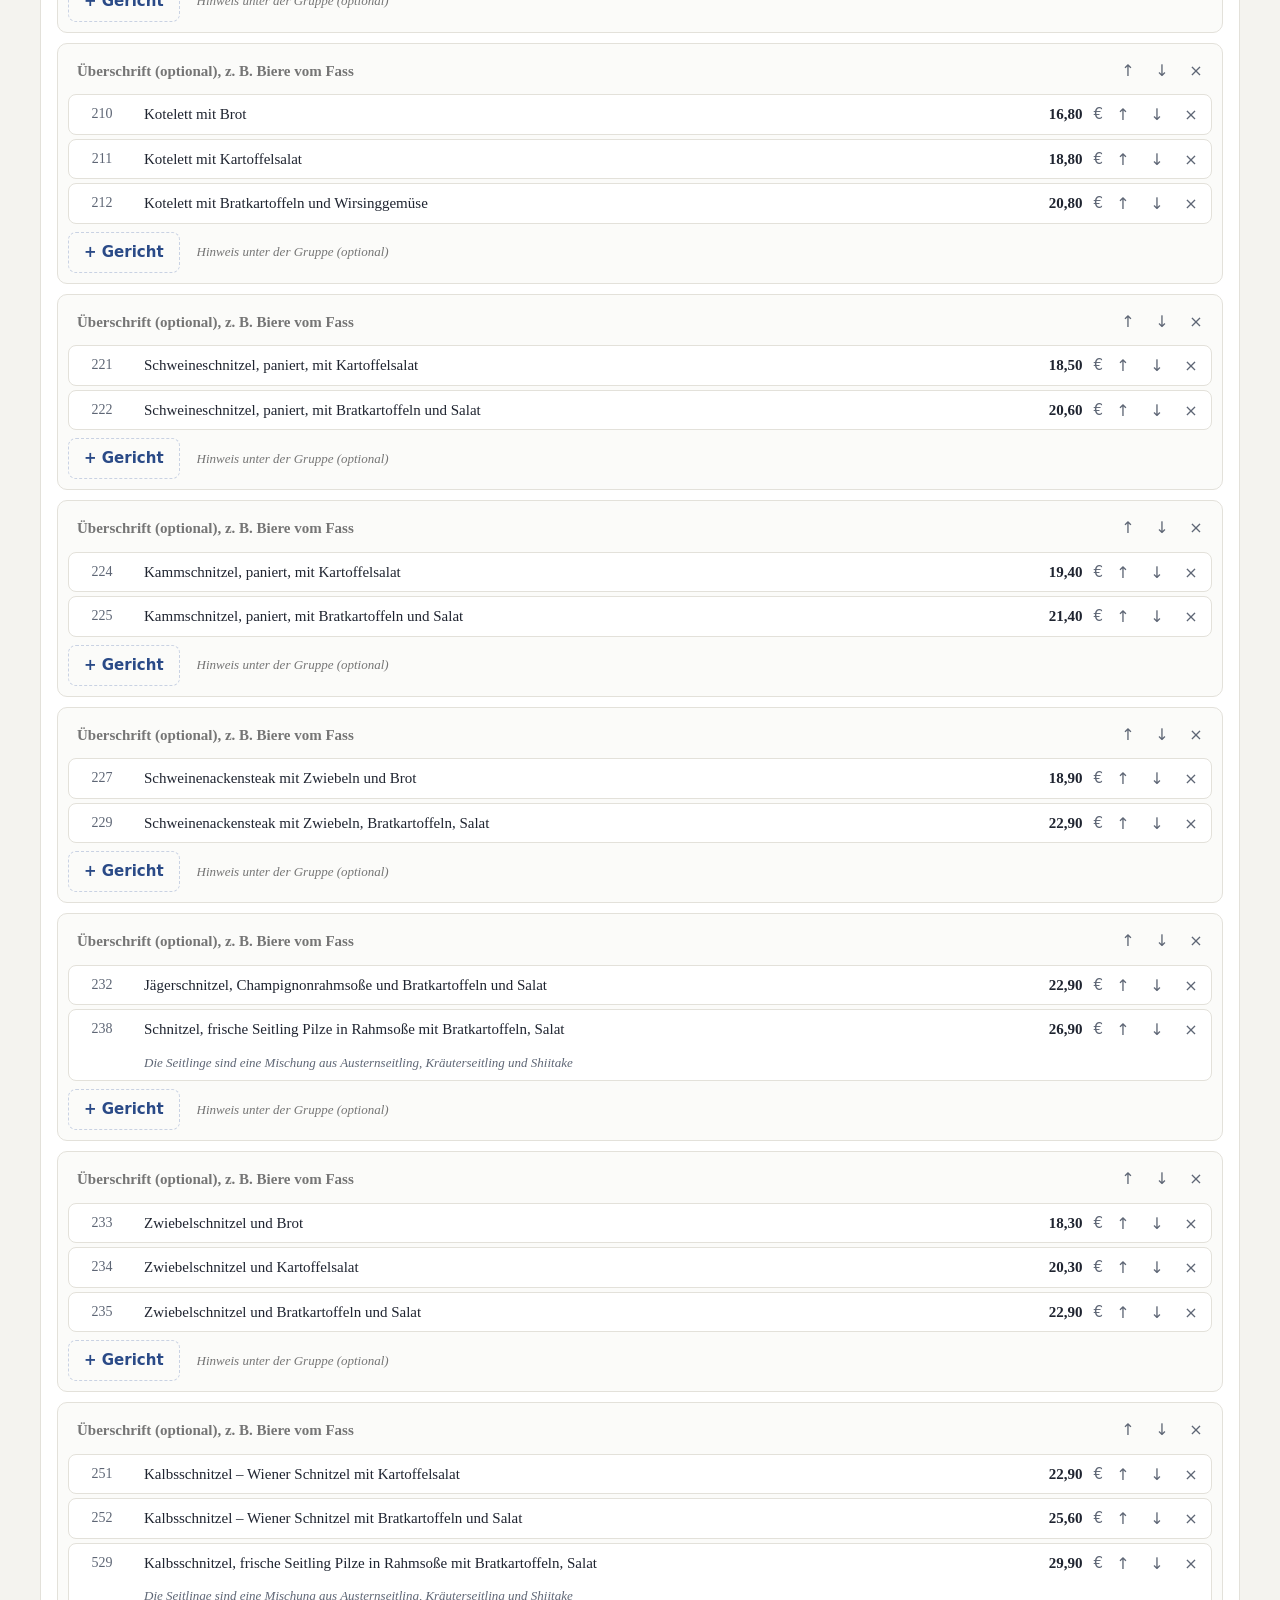
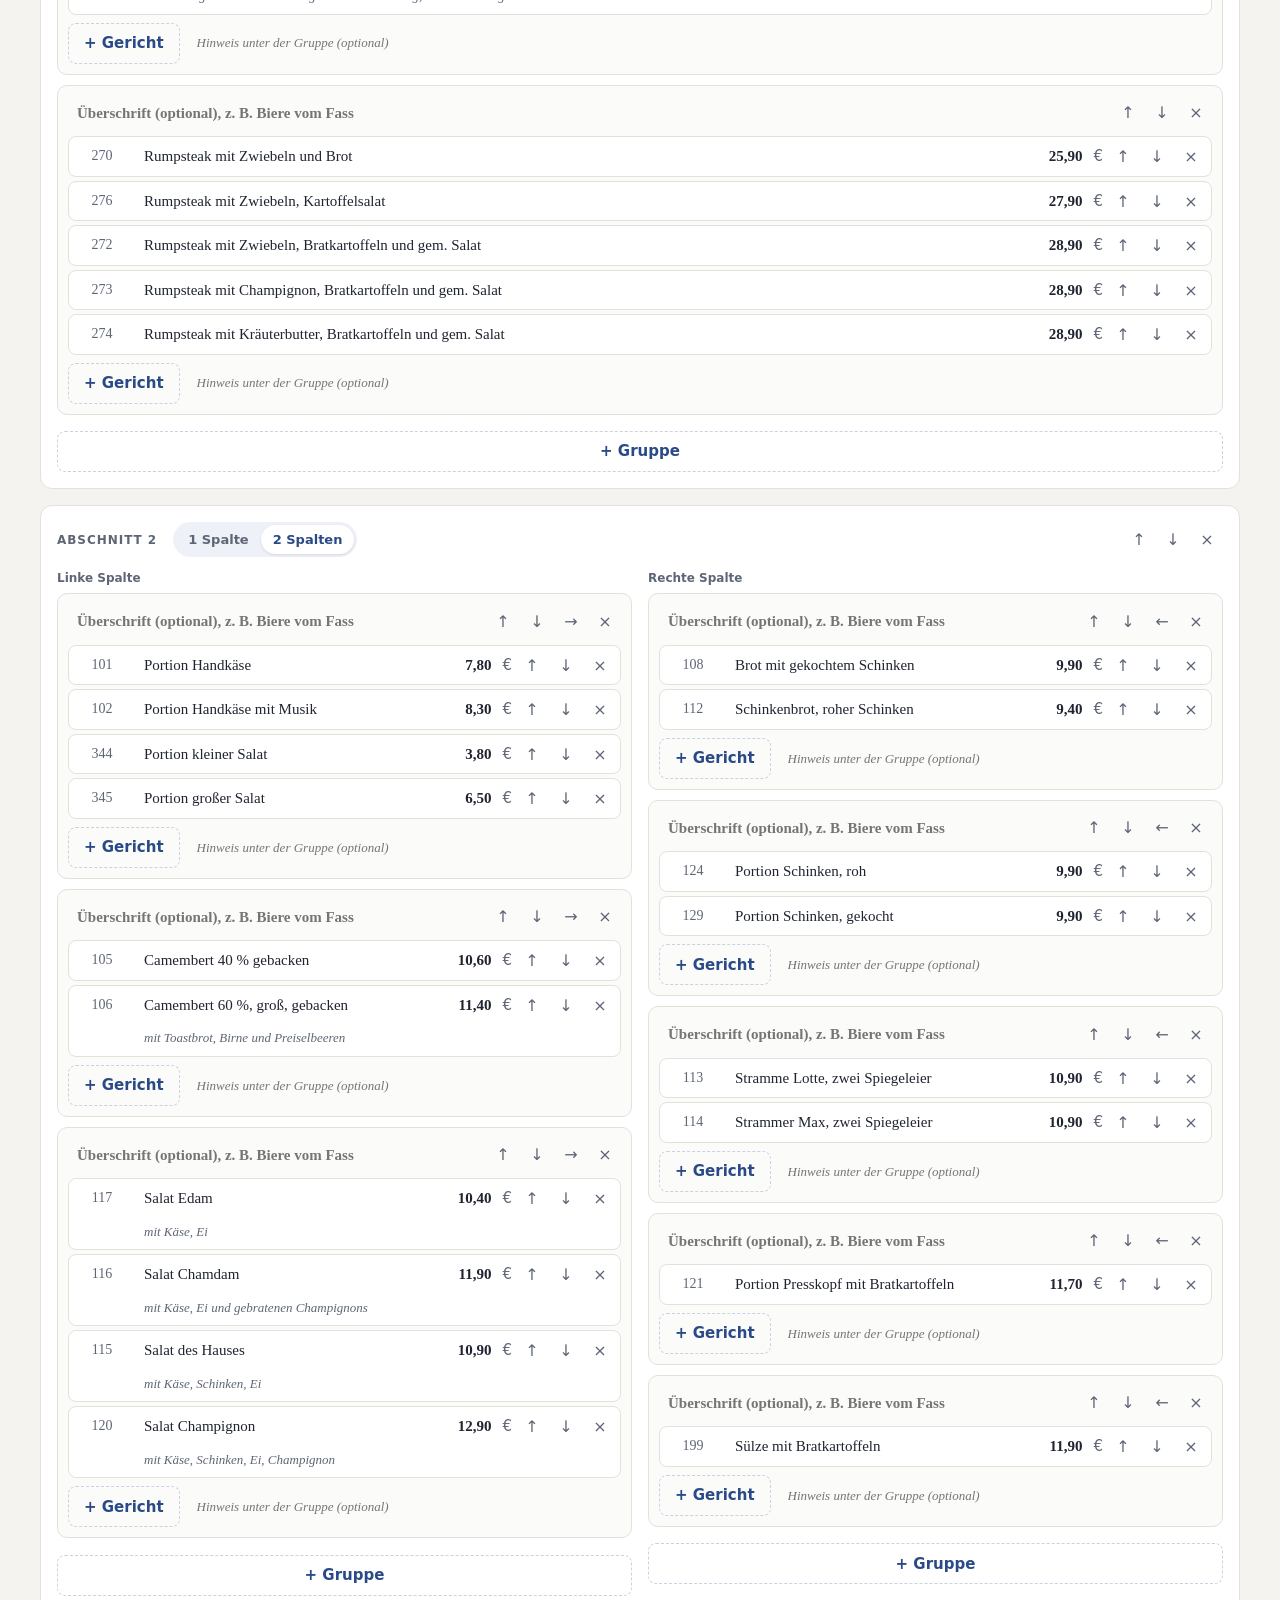
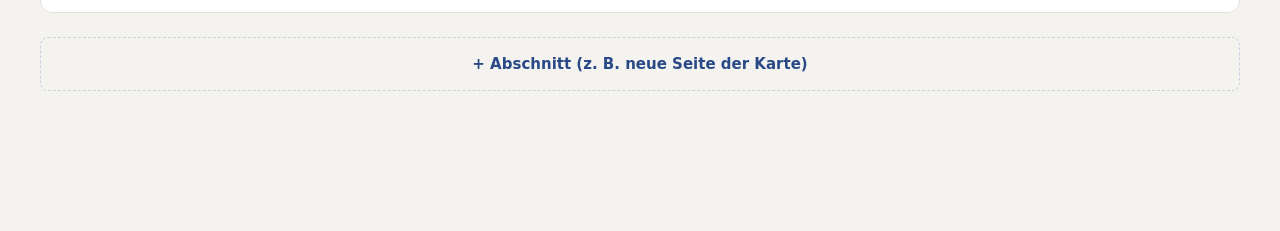
==== commit 5b437333: "Vorschau aktualisiert" ====
--- a/admin/index.html
+++ b/admin/index.html
@@ -6,7 +6,7 @@
 <meta name="robots" content="noindex, nofollow">
 <title>Backend · Gasthof Hühnerkirche</title>
 <link rel="icon" href="/huehnerkirche-vorschau/assets/img/favicon.svg" type="image/svg+xml">
-<link rel="stylesheet" href="admin.css?v=17918947801791894780">
+<link rel="stylesheet" href="admin.css?v=17918947801791894860">
 </head>
 <body class="app" data-demo>
   <header class="top">
@@ -31,7 +31,7 @@
     <button type="button" class="btn btn--primary" data-speichern>Speichern</button>
   </div>
   <div class="toast" role="status" hidden></div>
-  <script type="application/json" id="start">{"csrf":"d814e4153ebc142f4cd6d09faab0715d1633bd006d39ceca463f898c916fd685","user":"demo","speisekarte":{"karten":[{"id":"karte-abend","titel":"Abendkarte","untertitel":"","menue":false,"getraenke":true,"bereiche":[{"spalten":[[{"titel":"","hinweis":"Eierspeisen mit Kartoffelsalat 1,90 € – Bratkartoffeln und Salat 3,80 € Aufpreis","gerichte":[{"nr":"141","name":"Spiegel- oder Rühreier und Brot","preis":"9,50","zusatz":""},{"nr":"142","name":"Rühreier mit Speck (drei Eier) und Brot","preis":"9,90","zusatz":""},{"nr":"143","name":"Rühreier mit Schinken (drei Eier) und Brot","preis":"9,90","zusatz":""}]},{"titel":"","hinweis":"","gerichte":[{"nr":"205","name":"Bratwurst mit Kartoffelsalat","preis":"15,90","zusatz":""},{"nr":"206","name":"Bratwurst mit Bratkartoffeln und Salat","preis":"17,90","zusatz":""}]},{"titel":"","hinweis":"","gerichte":[{"nr":"198","name":"Gulasch mit Kartoffelklößen und Wirsinggemüse","preis":"16,90","zusatz":""}]},{"titel":"","hinweis":"","gerichte":[{"nr":"525","name":"Frische Seitling Pilze in Rahmsoße mit Serviettenknödeln und Salat","preis":"20,80","zusatz":"Die Seitlinge sind eine Mischung aus Austernseitling, Kräuterseitling und Shiitake"}]},{"titel":"","hinweis":"","gerichte":[{"nr":"208","name":"Wildschweinbratwurst mit Kartoffelsalat","preis":"18,90","zusatz":""},{"nr":"209","name":"Wildschweinbratwurst mit Bratkartoffeln und Wirsinggemüse","preis":"20,90","zusatz":""}]},{"titel":"","hinweis":"","gerichte":[{"nr":"210","name":"Kotelett mit Brot","preis":"16,80","zusatz":""},{"nr":"211","name":"Kotelett mit Kartoffelsalat","preis":"18,80","zusatz":""},{"nr":"212","name":"Kotelett mit Bratkartoffeln und Wirsinggemüse","preis":"20,80","zusatz":""}]},{"titel":"","hinweis":"","gerichte":[{"nr":"221","name":"Schweineschnitzel, paniert, mit Kartoffelsalat","preis":"18,50","zusatz":""},{"nr":"222","name":"Schweineschnitzel, paniert, mit Bratkartoffeln und Salat","preis":"20,60","zusatz":""}]},{"titel":"","hinweis":"","gerichte":[{"nr":"224","name":"Kammschnitzel, paniert, mit Kartoffelsalat","preis":"19,40","zusatz":""},{"nr":"225","name":"Kammschnitzel, paniert, mit Bratkartoffeln und Salat","preis":"21,40","zusatz":""}]},{"titel":"","hinweis":"","gerichte":[{"nr":"227","name":"Schweinenackensteak mit Zwiebeln und Brot","preis":"18,90","zusatz":""},{"nr":"229","name":"Schweinenackensteak mit Zwiebeln, Bratkartoffeln, Salat","preis":"22,90","zusatz":""}]},{"titel":"","hinweis":"","gerichte":[{"nr":"232","name":"Jägerschnitzel, Champignonrahmsoße und Bratkartoffeln und Salat","preis":"22,90","zusatz":""},{"nr":"238","name":"Schnitzel, frische Seitling Pilze in Rahmsoße mit Bratkartoffeln, Salat","preis":"26,90","zusatz":"Die Seitlinge sind eine Mischung aus Austernseitling, Kräuterseitling und Shiitake"}]},{"titel":"","hinweis":"","gerichte":[{"nr":"233","name":"Zwiebelschnitzel und Brot","preis":"18,30","zusatz":""},{"nr":"234","name":"Zwiebelschnitzel und Kartoffelsalat","preis":"20,30","zusatz":""},{"nr":"235","name":"Zwiebelschnitzel und Bratkartoffeln und Salat","preis":"22,90","zusatz":""}]},{"titel":"","hinweis":"","gerichte":[{"nr":"251","name":"Kalbsschnitzel – Wiener Schnitzel mit Kartoffelsalat","preis":"22,90","zusatz":""},{"nr":"252","name":"Kalbsschnitzel – Wiener Schnitzel mit Bratkartoffeln und Salat","preis":"25,60","zusatz":""},{"nr":"529","name":"Kalbsschnitzel, frische Seitling Pilze in Rahmsoße mit Bratkartoffeln, Salat","preis":"29,90","zusatz":"Die Seitlinge sind eine Mischung aus Austernseitling, Kräuterseitling und Shiitake"}]},{"titel":"","hinweis":"","gerichte":[{"nr":"270","name":"Rumpsteak mit Zwiebeln und Brot","preis":"25,90","zusatz":""},{"nr":"276","name":"Rumpsteak mit Zwiebeln, Kartoffelsalat","preis":"27,90","zusatz":""},{"nr":"272","name":"Rumpsteak mit Zwiebeln, Bratkartoffeln und gem. Salat","preis":"28,90","zusatz":""},{"nr":"273","name":"Rumpsteak mit Champignon, Bratkartoffeln und gem. Salat","preis":"28,90","zusatz":""},{"nr":"274","name":"Rumpsteak mit Kräuterbutter, Bratkartoffeln und gem. Salat","preis":"28,90","zusatz":""}]}]]},{"spalten":[[{"titel":"","hinweis":"","gerichte":[{"nr":"101","name":"Portion Handkäse","preis":"7,80","zusatz":""},{"nr":"102","name":"Portion Handkäse mit Musik","preis":"8,30","zusatz":""},{"nr":"344","name":"Portion kleiner Salat","preis":"3,80","zusatz":""},{"nr":"345","name":"Portion großer Salat","preis":"6,50","zusatz":""}]},{"titel":"","hinweis":"","gerichte":[{"nr":"105","name":"Camembert 40 % gebacken","preis":"10,60","zusatz":""},{"nr":"106","name":"Camembert 60 %, groß, gebacken","preis":"11,40","zusatz":"mit Toastbrot, Birne und Preiselbeeren"}]},{"titel":"","hinweis":"","gerichte":[{"nr":"117","name":"Salat Edam","preis":"10,40","zusatz":"mit Käse, Ei"},{"nr":"116","name":"Salat Chamdam","preis":"11,90","zusatz":"mit Käse, Ei und gebratenen Champignons"},{"nr":"115","name":"Salat des Hauses","preis":"10,90","zusatz":"mit Käse, Schinken, Ei"},{"nr":"120","name":"Salat Champignon","preis":"12,90","zusatz":"mit Käse, Schinken, Ei, Champignon"}]}],[{"titel":"","hinweis":"","gerichte":[{"nr":"108","name":"Brot mit gekochtem Schinken","preis":"9,90","zusatz":""},{"nr":"112","name":"Schinkenbrot, roher Schinken","preis":"9,40","zusatz":""}]},{"titel":"","hinweis":"","gerichte":[{"nr":"124","name":"Portion Schinken, roh","preis":"9,90","zusatz":""},{"nr":"129","name":"Portion Schinken, gekocht","preis":"9,90","zusatz":""}]},{"titel":"","hinweis":"","gerichte":[{"nr":"113","name":"Stramme Lotte, zwei Spiegeleier","preis":"10,90","zusatz":""},{"nr":"114","name":"Strammer Max, zwei Spiegeleier","preis":"10,90","zusatz":""}]},{"titel":"","hinweis":"","gerichte":[{"nr":"121","name":"Portion Presskopf mit Bratkartoffeln","preis":"11,70","zusatz":""}]},{"titel":"","hinweis":"","gerichte":[{"nr":"199","name":"Sülze mit Bratkartoffeln","preis":"11,90","zusatz":""}]}]]}]},{"id":"karte-mittag-werktags","titel":"Mittagstisch werktags","untertitel":"12–14 Uhr · Mit Tagessuppe","menue":false,"getraenke":true,"bereiche":[{"spalten":[[{"titel":"","hinweis":"","gerichte":[{"nr":"","name":"Gulasch mit Kartoffelklößen und Wirsing","preis":"17,90","zusatz":""},{"nr":"","name":"Bratwurst mit Bratkartoffeln und Kohlrabikarottengemüse","preis":"17,90","zusatz":""},{"nr":"","name":"Schweinsbraten mit Salzkartoffeln und Wirsinggemüse","preis":"17,90","zusatz":""},{"nr":"","name":"Kochfleisch mit Meerrettichsoße, Salzkartoffeln und Wirsinggemüse","preis":"18,90","zusatz":""},{"nr":"","name":"Wildschweinbratwurst mit Bratkartoffeln und Wirsinggemüse","preis":"19,90","zusatz":""},{"nr":"","name":"Sauerbraten vom Rind mit Serviettenknödeln und Wirsinggemüse","preis":"19,80","zusatz":""},{"nr":"","name":"Schnitzel mit Bratkartoffeln und Salat oder Wirsinggemüse","preis":"21,80","zusatz":""},{"nr":"","name":"Kotelett mit Bratkartoffeln und Wirsinggemüse","preis":"21,80","zusatz":""},{"nr":"","name":"Frische Seitling Pilze in Rahmsoße mit Serviettenknödeln, Salat","preis":"21,90","zusatz":"Die Seitlinge sind eine Mischung aus Austernseitling, Kräuterseitling und Shiitake"},{"nr":"","name":"Jägerschnitzel mit Bratkartoffeln und Salat","preis":"22,80","zusatz":""},{"nr":"","name":"Zwiebelschnitzel mit Bratkartoffeln und Salat","preis":"22,30","zusatz":""},{"nr":"","name":"Schweinekammsteak mit Zwiebeln, Bratkartoffeln, Wirsinggemüse","preis":"22,90","zusatz":""},{"nr":"","name":"Kalbsschnitzel mit Bratkartoffeln und gemischtem Salat","preis":"25,90","zusatz":""},{"nr":"","name":"Rumpsteak mit Zwiebeln oder Kräuterbutter, Bratkartoffeln, Salat","preis":"28,90","zusatz":""},{"nr":"","name":"Kalbschnitzel, frische Seitling Pilze in Rahmsoße mit Bratkartoffeln, Salat","preis":"29,90","zusatz":"Die Seitlinge sind eine Mischung aus Austernseitling, Kräuterseitling und Shiitake"}]}]]}]},{"id":"karte-mittag-sonntags","titel":"Mittagstisch sonntags","untertitel":"12–14 Uhr · Mit Tagessuppe und Nachtisch","menue":true,"getraenke":true,"bereiche":[{"spalten":[[{"titel":"","hinweis":"","gerichte":[{"nr":"","name":"Gulasch mit Spätzle und Kohlrabikarottengemüse","preis":"19,90","zusatz":""},{"nr":"","name":"Bratwurst mit Salzkartoffeln und Kohlrabikarottengemüse","preis":"21,90","zusatz":""},{"nr":"","name":"Kochfleisch mit Meerrettichsoße, Salzkartoffeln und Wirsinggemüse","preis":"23,40","zusatz":""},{"nr":"","name":"Schweinsbraten mit Serviettenknödel, Wirsinggemüse","preis":"23,40","zusatz":""},{"nr":"","name":"Wildschweinbratwurst mit Salzkartoffeln und Kohlrabikarottengemüse","preis":"23,40","zusatz":""},{"nr":"","name":"Sauerbraten mit Kartoffelklößen und Wirsinggemüse","preis":"24,80","zusatz":""},{"nr":"","name":"Waldpilze mit Serviettenknödel oder Spätzle und Salat","preis":"24,80","zusatz":""},{"nr":"","name":"Wildschweinragout, Preiselbeeren, Kartoffelklöße, Wirsinggemüse","preis":"24,80","zusatz":""},{"nr":"","name":"Wildschweinbraten, Preiselbeeren, Serviettenknödel, Wirsinggemüse","preis":"26,90","zusatz":""},{"nr":"","name":"Wildschweinbraten, Waldpilze, Preiselbeeren, Serviettenknödel, Salat","preis":"30,90","zusatz":""}]}]]}]}],"getraenke":{"bereiche":[{"spalten":[[{"titel":"","hinweis":"","gerichte":[{"nr":"1","name":"Glas Apfelwein 2,5 dl","preis":"2,30","zusatz":""},{"nr":"2","name":"Glas Apfelwein 5 dl","preis":"3,90","zusatz":""},{"nr":"13","name":"Glas Apfelwein 2,5 dl süß gespritzt","preis":"2,30","zusatz":""},{"nr":"14","name":"Glas Apfelwein 2,5 dl sauer gespritzt","preis":"2,30","zusatz":""}]},{"titel":"","hinweis":"","gerichte":[{"nr":"3","name":"Glas Apfelsaft 2 dl","preis":"2,20","zusatz":""},{"nr":"12","name":"Glas Apfelsaft 4 dl","preis":"3,90","zusatz":""}]},{"titel":"","hinweis":"","gerichte":[{"nr":"40","name":"Taunusquelle Medium 2 dl","preis":"2,20","zusatz":""},{"nr":"41","name":"Taunusquelle still 2 dl","preis":"2,20","zusatz":""},{"nr":"30","name":"Coca-Cola 2 dl","preis":"2,90","zusatz":""},{"nr":"32","name":"Fanta 2 dl","preis":"2,90","zusatz":""},{"nr":"34","name":"Spezi 2 dl","preis":"2,90","zusatz":""}]},{"titel":"","hinweis":"","gerichte":[{"nr":"43","name":"Bitter Lemon, Schweppes 2 dl","preis":"3,30","zusatz":""},{"nr":"46","name":"Glas Johannisbeernektar 2 dl","preis":"3,30","zusatz":""},{"nr":"47","name":"Flasche Traubensaft 2 dl","preis":"3,30","zusatz":""},{"nr":"48","name":"Flasche Orangensaft 2 dl","preis":"3,30","zusatz":""},{"nr":"38","name":"Glas Zitronenlimonade 2 dl","preis":"1,80","zusatz":""}]}],[{"titel":"Biere vom Fass","hinweis":"","gerichte":[{"nr":"7","name":"Landbier – dunkel 3 dl","preis":"3,50","zusatz":""},{"nr":"8","name":"Landbier – dunkel 5 dl","preis":"4,80","zusatz":""}]},{"titel":"","hinweis":"","gerichte":[{"nr":"5","name":"Andechser – hell 3 dl","preis":"3,50","zusatz":""},{"nr":"6","name":"Andechser – hell 5 dl","preis":"4,80","zusatz":""}]},{"titel":"","hinweis":"","gerichte":[{"nr":"9","name":"Würzburger Pils 3 dl","preis":"3,50","zusatz":""},{"nr":"10","name":"Würzburger Pils 5 dl","preis":"4,80","zusatz":""}]},{"titel":"Flaschenbier","hinweis":"","gerichte":[{"nr":"4","name":"Julius Echter Hefe Weizen 5 dl","preis":"4,40","zusatz":""},{"nr":"17","name":"Franziskaner Kristallweizen 5 dl","preis":"4,40","zusatz":""},{"nr":"29","name":"Erdinger Weizen Alkoholfrei 5 dl","preis":"4,40","zusatz":""},{"nr":"19","name":"Bitburger alkoholfrei 3 dl","preis":"3,50","zusatz":""},{"nr":"18","name":"Malzbier 2 dl","preis":"2,20","zusatz":""}]},{"titel":"","hinweis":"","gerichte":[{"nr":"310","name":"Glas Milch 2 dl","preis":"1,80","zusatz":""}]}]]},{"spalten":[[{"titel":"Wein im Ausschank je 2 dl Glas","hinweis":"","gerichte":[{"nr":"21","name":"Weingut Spreitzer, Riesling, lieblich","preis":"4,90","zusatz":""},{"nr":"22","name":"Weingut Spreitzer, Riesling, halbtrocken","preis":"4,90","zusatz":""},{"nr":"23","name":"Weingut Spreitzer, Riesling, trocken","preis":"4,90","zusatz":""},{"nr":"27","name":"Bickensohler, Grauer Burgunder, trocken","preis":"4,90","zusatz":""},{"nr":"24","name":"Weingut Spreitzer, Spätburgunder, Rotwein","preis":"4,90","zusatz":""}]}]]}]}},"inhalte":{"hero_ort":"Hünstetten, an der B417 · seit 1515","hero_titel":"Seit über 500 Jahren","hero_titel_akzent":"einen Umweg wert.","hero_text":"Gutbürgerliche Küche im denkmalgeschützten Vierseithof der Familie Alberti. Im Sommer sitzt man draußen im Hof.","einleitung_titel":"Ein Landgasthof an der B417","einleitung_absatz1":"Der Gasthof Hühnerkirche liegt etwas außerhalb von Hünstetten, direkt an der Bundesstraße zwischen Wald und Feld. Gekocht wird gutbürgerlich und hessisch, so wie in einem Landgasthof üblich.","einleitung_absatz2":"Auf den Tisch kommen Schnitzel, Braten und Bratkartoffeln, und die Portionen sind groß. Dazu gibt es unseren eigenen Apfelwein. Bei gutem Wetter kann man draußen im Hof sitzen.","oeffnungszeiten_text":"Mittagstisch gibt es von 12 bis 14 Uhr, abends kochen wir ab 17 Uhr. Montag und Freitag ist Ruhetag. Wenn Sie mit einer größeren Gruppe kommen oder feiern möchten, rufen Sie bitte vorher an.","speisekarte_text":"Abends, mittags unter der Woche und sonntags gibt es jeweils eine eigene Karte. Dazu kommen wechselnde Tagesgerichte."},"hinweis":{"aktiv":false,"text":"","von":"","bis":"","geschlossen":false}}</script>
-  <script src="admin.js?v=17918947801791894780" defer></script>
+  <script type="application/json" id="start">{"csrf":"596889cdc1e560dcca07bc9c6e9f35d5fb9d7931311ec621625a67a0d5937aaa","user":"demo","speisekarte":{"karten":[{"id":"karte-abend","titel":"Abendkarte","untertitel":"","menue":false,"getraenke":true,"bereiche":[{"spalten":[[{"titel":"","hinweis":"Eierspeisen mit Kartoffelsalat 1,90 € – Bratkartoffeln und Salat 3,80 € Aufpreis","gerichte":[{"nr":"141","name":"Spiegel- oder Rühreier und Brot","preis":"9,50","zusatz":""},{"nr":"142","name":"Rühreier mit Speck (drei Eier) und Brot","preis":"9,90","zusatz":""},{"nr":"143","name":"Rühreier mit Schinken (drei Eier) und Brot","preis":"9,90","zusatz":""}]},{"titel":"","hinweis":"","gerichte":[{"nr":"205","name":"Bratwurst mit Kartoffelsalat","preis":"15,90","zusatz":""},{"nr":"206","name":"Bratwurst mit Bratkartoffeln und Salat","preis":"17,90","zusatz":""}]},{"titel":"","hinweis":"","gerichte":[{"nr":"198","name":"Gulasch mit Kartoffelklößen und Wirsinggemüse","preis":"16,90","zusatz":""}]},{"titel":"","hinweis":"","gerichte":[{"nr":"525","name":"Frische Seitling Pilze in Rahmsoße mit Serviettenknödeln und Salat","preis":"20,80","zusatz":"Die Seitlinge sind eine Mischung aus Austernseitling, Kräuterseitling und Shiitake"}]},{"titel":"","hinweis":"","gerichte":[{"nr":"208","name":"Wildschweinbratwurst mit Kartoffelsalat","preis":"18,90","zusatz":""},{"nr":"209","name":"Wildschweinbratwurst mit Bratkartoffeln und Wirsinggemüse","preis":"20,90","zusatz":""}]},{"titel":"","hinweis":"","gerichte":[{"nr":"210","name":"Kotelett mit Brot","preis":"16,80","zusatz":""},{"nr":"211","name":"Kotelett mit Kartoffelsalat","preis":"18,80","zusatz":""},{"nr":"212","name":"Kotelett mit Bratkartoffeln und Wirsinggemüse","preis":"20,80","zusatz":""}]},{"titel":"","hinweis":"","gerichte":[{"nr":"221","name":"Schweineschnitzel, paniert, mit Kartoffelsalat","preis":"18,50","zusatz":""},{"nr":"222","name":"Schweineschnitzel, paniert, mit Bratkartoffeln und Salat","preis":"20,60","zusatz":""}]},{"titel":"","hinweis":"","gerichte":[{"nr":"224","name":"Kammschnitzel, paniert, mit Kartoffelsalat","preis":"19,40","zusatz":""},{"nr":"225","name":"Kammschnitzel, paniert, mit Bratkartoffeln und Salat","preis":"21,40","zusatz":""}]},{"titel":"","hinweis":"","gerichte":[{"nr":"227","name":"Schweinenackensteak mit Zwiebeln und Brot","preis":"18,90","zusatz":""},{"nr":"229","name":"Schweinenackensteak mit Zwiebeln, Bratkartoffeln, Salat","preis":"22,90","zusatz":""}]},{"titel":"","hinweis":"","gerichte":[{"nr":"232","name":"Jägerschnitzel, Champignonrahmsoße und Bratkartoffeln und Salat","preis":"22,90","zusatz":""},{"nr":"238","name":"Schnitzel, frische Seitling Pilze in Rahmsoße mit Bratkartoffeln, Salat","preis":"26,90","zusatz":"Die Seitlinge sind eine Mischung aus Austernseitling, Kräuterseitling und Shiitake"}]},{"titel":"","hinweis":"","gerichte":[{"nr":"233","name":"Zwiebelschnitzel und Brot","preis":"18,30","zusatz":""},{"nr":"234","name":"Zwiebelschnitzel und Kartoffelsalat","preis":"20,30","zusatz":""},{"nr":"235","name":"Zwiebelschnitzel und Bratkartoffeln und Salat","preis":"22,90","zusatz":""}]},{"titel":"","hinweis":"","gerichte":[{"nr":"251","name":"Kalbsschnitzel – Wiener Schnitzel mit Kartoffelsalat","preis":"22,90","zusatz":""},{"nr":"252","name":"Kalbsschnitzel – Wiener Schnitzel mit Bratkartoffeln und Salat","preis":"25,60","zusatz":""},{"nr":"529","name":"Kalbsschnitzel, frische Seitling Pilze in Rahmsoße mit Bratkartoffeln, Salat","preis":"29,90","zusatz":"Die Seitlinge sind eine Mischung aus Austernseitling, Kräuterseitling und Shiitake"}]},{"titel":"","hinweis":"","gerichte":[{"nr":"270","name":"Rumpsteak mit Zwiebeln und Brot","preis":"25,90","zusatz":""},{"nr":"276","name":"Rumpsteak mit Zwiebeln, Kartoffelsalat","preis":"27,90","zusatz":""},{"nr":"272","name":"Rumpsteak mit Zwiebeln, Bratkartoffeln und gem. Salat","preis":"28,90","zusatz":""},{"nr":"273","name":"Rumpsteak mit Champignon, Bratkartoffeln und gem. Salat","preis":"28,90","zusatz":""},{"nr":"274","name":"Rumpsteak mit Kräuterbutter, Bratkartoffeln und gem. Salat","preis":"28,90","zusatz":""}]}]]},{"spalten":[[{"titel":"","hinweis":"","gerichte":[{"nr":"101","name":"Portion Handkäse","preis":"7,80","zusatz":""},{"nr":"102","name":"Portion Handkäse mit Musik","preis":"8,30","zusatz":""},{"nr":"344","name":"Portion kleiner Salat","preis":"3,80","zusatz":""},{"nr":"345","name":"Portion großer Salat","preis":"6,50","zusatz":""}]},{"titel":"","hinweis":"","gerichte":[{"nr":"105","name":"Camembert 40 % gebacken","preis":"10,60","zusatz":""},{"nr":"106","name":"Camembert 60 %, groß, gebacken","preis":"11,40","zusatz":"mit Toastbrot, Birne und Preiselbeeren"}]},{"titel":"","hinweis":"","gerichte":[{"nr":"117","name":"Salat Edam","preis":"10,40","zusatz":"mit Käse, Ei"},{"nr":"116","name":"Salat Chamdam","preis":"11,90","zusatz":"mit Käse, Ei und gebratenen Champignons"},{"nr":"115","name":"Salat des Hauses","preis":"10,90","zusatz":"mit Käse, Schinken, Ei"},{"nr":"120","name":"Salat Champignon","preis":"12,90","zusatz":"mit Käse, Schinken, Ei, Champignon"}]}],[{"titel":"","hinweis":"","gerichte":[{"nr":"108","name":"Brot mit gekochtem Schinken","preis":"9,90","zusatz":""},{"nr":"112","name":"Schinkenbrot, roher Schinken","preis":"9,40","zusatz":""}]},{"titel":"","hinweis":"","gerichte":[{"nr":"124","name":"Portion Schinken, roh","preis":"9,90","zusatz":""},{"nr":"129","name":"Portion Schinken, gekocht","preis":"9,90","zusatz":""}]},{"titel":"","hinweis":"","gerichte":[{"nr":"113","name":"Stramme Lotte, zwei Spiegeleier","preis":"10,90","zusatz":""},{"nr":"114","name":"Strammer Max, zwei Spiegeleier","preis":"10,90","zusatz":""}]},{"titel":"","hinweis":"","gerichte":[{"nr":"121","name":"Portion Presskopf mit Bratkartoffeln","preis":"11,70","zusatz":""}]},{"titel":"","hinweis":"","gerichte":[{"nr":"199","name":"Sülze mit Bratkartoffeln","preis":"11,90","zusatz":""}]}]]}]},{"id":"karte-mittag-werktags","titel":"Mittagstisch werktags","untertitel":"12–14 Uhr · Mit Tagessuppe","menue":false,"getraenke":true,"bereiche":[{"spalten":[[{"titel":"","hinweis":"","gerichte":[{"nr":"","name":"Gulasch mit Kartoffelklößen und Wirsing","preis":"17,90","zusatz":""},{"nr":"","name":"Bratwurst mit Bratkartoffeln und Kohlrabikarottengemüse","preis":"17,90","zusatz":""},{"nr":"","name":"Schweinsbraten mit Salzkartoffeln und Wirsinggemüse","preis":"17,90","zusatz":""},{"nr":"","name":"Kochfleisch mit Meerrettichsoße, Salzkartoffeln und Wirsinggemüse","preis":"18,90","zusatz":""},{"nr":"","name":"Wildschweinbratwurst mit Bratkartoffeln und Wirsinggemüse","preis":"19,90","zusatz":""},{"nr":"","name":"Sauerbraten vom Rind mit Serviettenknödeln und Wirsinggemüse","preis":"19,80","zusatz":""},{"nr":"","name":"Schnitzel mit Bratkartoffeln und Salat oder Wirsinggemüse","preis":"21,80","zusatz":""},{"nr":"","name":"Kotelett mit Bratkartoffeln und Wirsinggemüse","preis":"21,80","zusatz":""},{"nr":"","name":"Frische Seitling Pilze in Rahmsoße mit Serviettenknödeln, Salat","preis":"21,90","zusatz":"Die Seitlinge sind eine Mischung aus Austernseitling, Kräuterseitling und Shiitake"},{"nr":"","name":"Jägerschnitzel mit Bratkartoffeln und Salat","preis":"22,80","zusatz":""},{"nr":"","name":"Zwiebelschnitzel mit Bratkartoffeln und Salat","preis":"22,30","zusatz":""},{"nr":"","name":"Schweinekammsteak mit Zwiebeln, Bratkartoffeln, Wirsinggemüse","preis":"22,90","zusatz":""},{"nr":"","name":"Kalbsschnitzel mit Bratkartoffeln und gemischtem Salat","preis":"25,90","zusatz":""},{"nr":"","name":"Rumpsteak mit Zwiebeln oder Kräuterbutter, Bratkartoffeln, Salat","preis":"28,90","zusatz":""},{"nr":"","name":"Kalbschnitzel, frische Seitling Pilze in Rahmsoße mit Bratkartoffeln, Salat","preis":"29,90","zusatz":"Die Seitlinge sind eine Mischung aus Austernseitling, Kräuterseitling und Shiitake"}]}]]}]},{"id":"karte-mittag-sonntags","titel":"Mittagstisch sonntags","untertitel":"12–14 Uhr · Mit Tagessuppe und Nachtisch","menue":true,"getraenke":true,"bereiche":[{"spalten":[[{"titel":"","hinweis":"","gerichte":[{"nr":"","name":"Gulasch mit Spätzle und Kohlrabikarottengemüse","preis":"19,90","zusatz":""},{"nr":"","name":"Bratwurst mit Salzkartoffeln und Kohlrabikarottengemüse","preis":"21,90","zusatz":""},{"nr":"","name":"Kochfleisch mit Meerrettichsoße, Salzkartoffeln und Wirsinggemüse","preis":"23,40","zusatz":""},{"nr":"","name":"Schweinsbraten mit Serviettenknödel, Wirsinggemüse","preis":"23,40","zusatz":""},{"nr":"","name":"Wildschweinbratwurst mit Salzkartoffeln und Kohlrabikarottengemüse","preis":"23,40","zusatz":""},{"nr":"","name":"Sauerbraten mit Kartoffelklößen und Wirsinggemüse","preis":"24,80","zusatz":""},{"nr":"","name":"Waldpilze mit Serviettenknödel oder Spätzle und Salat","preis":"24,80","zusatz":""},{"nr":"","name":"Wildschweinragout, Preiselbeeren, Kartoffelklöße, Wirsinggemüse","preis":"24,80","zusatz":""},{"nr":"","name":"Wildschweinbraten, Preiselbeeren, Serviettenknödel, Wirsinggemüse","preis":"26,90","zusatz":""},{"nr":"","name":"Wildschweinbraten, Waldpilze, Preiselbeeren, Serviettenknödel, Salat","preis":"30,90","zusatz":""}]}]]}]}],"getraenke":{"bereiche":[{"spalten":[[{"titel":"","hinweis":"","gerichte":[{"nr":"1","name":"Glas Apfelwein 2,5 dl","preis":"2,30","zusatz":""},{"nr":"2","name":"Glas Apfelwein 5 dl","preis":"3,90","zusatz":""},{"nr":"13","name":"Glas Apfelwein 2,5 dl süß gespritzt","preis":"2,30","zusatz":""},{"nr":"14","name":"Glas Apfelwein 2,5 dl sauer gespritzt","preis":"2,30","zusatz":""}]},{"titel":"","hinweis":"","gerichte":[{"nr":"3","name":"Glas Apfelsaft 2 dl","preis":"2,20","zusatz":""},{"nr":"12","name":"Glas Apfelsaft 4 dl","preis":"3,90","zusatz":""}]},{"titel":"","hinweis":"","gerichte":[{"nr":"40","name":"Taunusquelle Medium 2 dl","preis":"2,20","zusatz":""},{"nr":"41","name":"Taunusquelle still 2 dl","preis":"2,20","zusatz":""},{"nr":"30","name":"Coca-Cola 2 dl","preis":"2,90","zusatz":""},{"nr":"32","name":"Fanta 2 dl","preis":"2,90","zusatz":""},{"nr":"34","name":"Spezi 2 dl","preis":"2,90","zusatz":""}]},{"titel":"","hinweis":"","gerichte":[{"nr":"43","name":"Bitter Lemon, Schweppes 2 dl","preis":"3,30","zusatz":""},{"nr":"46","name":"Glas Johannisbeernektar 2 dl","preis":"3,30","zusatz":""},{"nr":"47","name":"Flasche Traubensaft 2 dl","preis":"3,30","zusatz":""},{"nr":"48","name":"Flasche Orangensaft 2 dl","preis":"3,30","zusatz":""},{"nr":"38","name":"Glas Zitronenlimonade 2 dl","preis":"1,80","zusatz":""}]}],[{"titel":"Biere vom Fass","hinweis":"","gerichte":[{"nr":"7","name":"Landbier – dunkel 3 dl","preis":"3,50","zusatz":""},{"nr":"8","name":"Landbier – dunkel 5 dl","preis":"4,80","zusatz":""}]},{"titel":"","hinweis":"","gerichte":[{"nr":"5","name":"Andechser – hell 3 dl","preis":"3,50","zusatz":""},{"nr":"6","name":"Andechser – hell 5 dl","preis":"4,80","zusatz":""}]},{"titel":"","hinweis":"","gerichte":[{"nr":"9","name":"Würzburger Pils 3 dl","preis":"3,50","zusatz":""},{"nr":"10","name":"Würzburger Pils 5 dl","preis":"4,80","zusatz":""}]},{"titel":"Flaschenbier","hinweis":"","gerichte":[{"nr":"4","name":"Julius Echter Hefe Weizen 5 dl","preis":"4,40","zusatz":""},{"nr":"17","name":"Franziskaner Kristallweizen 5 dl","preis":"4,40","zusatz":""},{"nr":"29","name":"Erdinger Weizen Alkoholfrei 5 dl","preis":"4,40","zusatz":""},{"nr":"19","name":"Bitburger alkoholfrei 3 dl","preis":"3,50","zusatz":""},{"nr":"18","name":"Malzbier 2 dl","preis":"2,20","zusatz":""}]},{"titel":"","hinweis":"","gerichte":[{"nr":"310","name":"Glas Milch 2 dl","preis":"1,80","zusatz":""}]}]]},{"spalten":[[{"titel":"Wein im Ausschank je 2 dl Glas","hinweis":"","gerichte":[{"nr":"21","name":"Weingut Spreitzer, Riesling, lieblich","preis":"4,90","zusatz":""},{"nr":"22","name":"Weingut Spreitzer, Riesling, halbtrocken","preis":"4,90","zusatz":""},{"nr":"23","name":"Weingut Spreitzer, Riesling, trocken","preis":"4,90","zusatz":""},{"nr":"27","name":"Bickensohler, Grauer Burgunder, trocken","preis":"4,90","zusatz":""},{"nr":"24","name":"Weingut Spreitzer, Spätburgunder, Rotwein","preis":"4,90","zusatz":""}]}]]}]}},"inhalte":{"hero_ort":"Hünstetten, an der B417 · seit 1515","hero_titel":"Seit über 500 Jahren","hero_titel_akzent":"einen Umweg wert.","hero_text":"Gutbürgerliche Küche im denkmalgeschützten Vierseithof der Familie Alberti. Im Sommer sitzt man draußen im Hof.","einleitung_titel":"Ein Landgasthof an der B417","einleitung_absatz1":"Der Gasthof Hühnerkirche liegt etwas außerhalb von Hünstetten, direkt an der Bundesstraße zwischen Wald und Feld. Gekocht wird gutbürgerlich und hessisch, so wie in einem Landgasthof üblich.","einleitung_absatz2":"Auf den Tisch kommen Schnitzel, Braten und Bratkartoffeln, und die Portionen sind groß. Dazu gibt es unseren eigenen Apfelwein. Bei gutem Wetter kann man draußen im Hof sitzen.","oeffnungszeiten_text":"Mittagstisch gibt es von 12 bis 14 Uhr, abends kochen wir ab 17 Uhr. Montag und Freitag ist Ruhetag. Wenn Sie mit einer größeren Gruppe kommen oder feiern möchten, rufen Sie bitte vorher an.","speisekarte_text":"Abends, mittags unter der Woche und sonntags gibt es jeweils eine eigene Karte. Dazu kommen wechselnde Tagesgerichte."},"hinweis":{"aktiv":false,"text":"","von":"","bis":"","geschlossen":false}}</script>
+  <script src="admin.js?v=17918947801791894860" defer></script>
 </body>
 </html>
--- a/admin/admin.css
+++ b/admin/admin.css
@@ -218,6 +218,6 @@
 .grp.is-hidden, .bereich.is-hidden { display: none; }
 
 /* Hinweis Testversion */
-.demo-note { max-width: 1240px; margin: 16px auto 0; padding: 12px 16px; display: flex; flex-wrap: wrap; align-items: center; gap: 10px 16px; background: #FBF1DB; border: 1px solid #EBD7A8; border-radius: 12px; width: calc(100% - 40px); }
+.demo-note { max-width: 1200px; margin: 16px auto 0; padding: 12px 16px; display: flex; flex-wrap: wrap; align-items: center; gap: 10px 16px; background: #FBF1DB; border: 1px solid #EBD7A8; border-radius: 12px; width: calc(100% - 40px); }
 .demo-note p { margin: 0; flex: 1; min-width: 240px; }
 .demo-note .btn { margin-left: auto; }
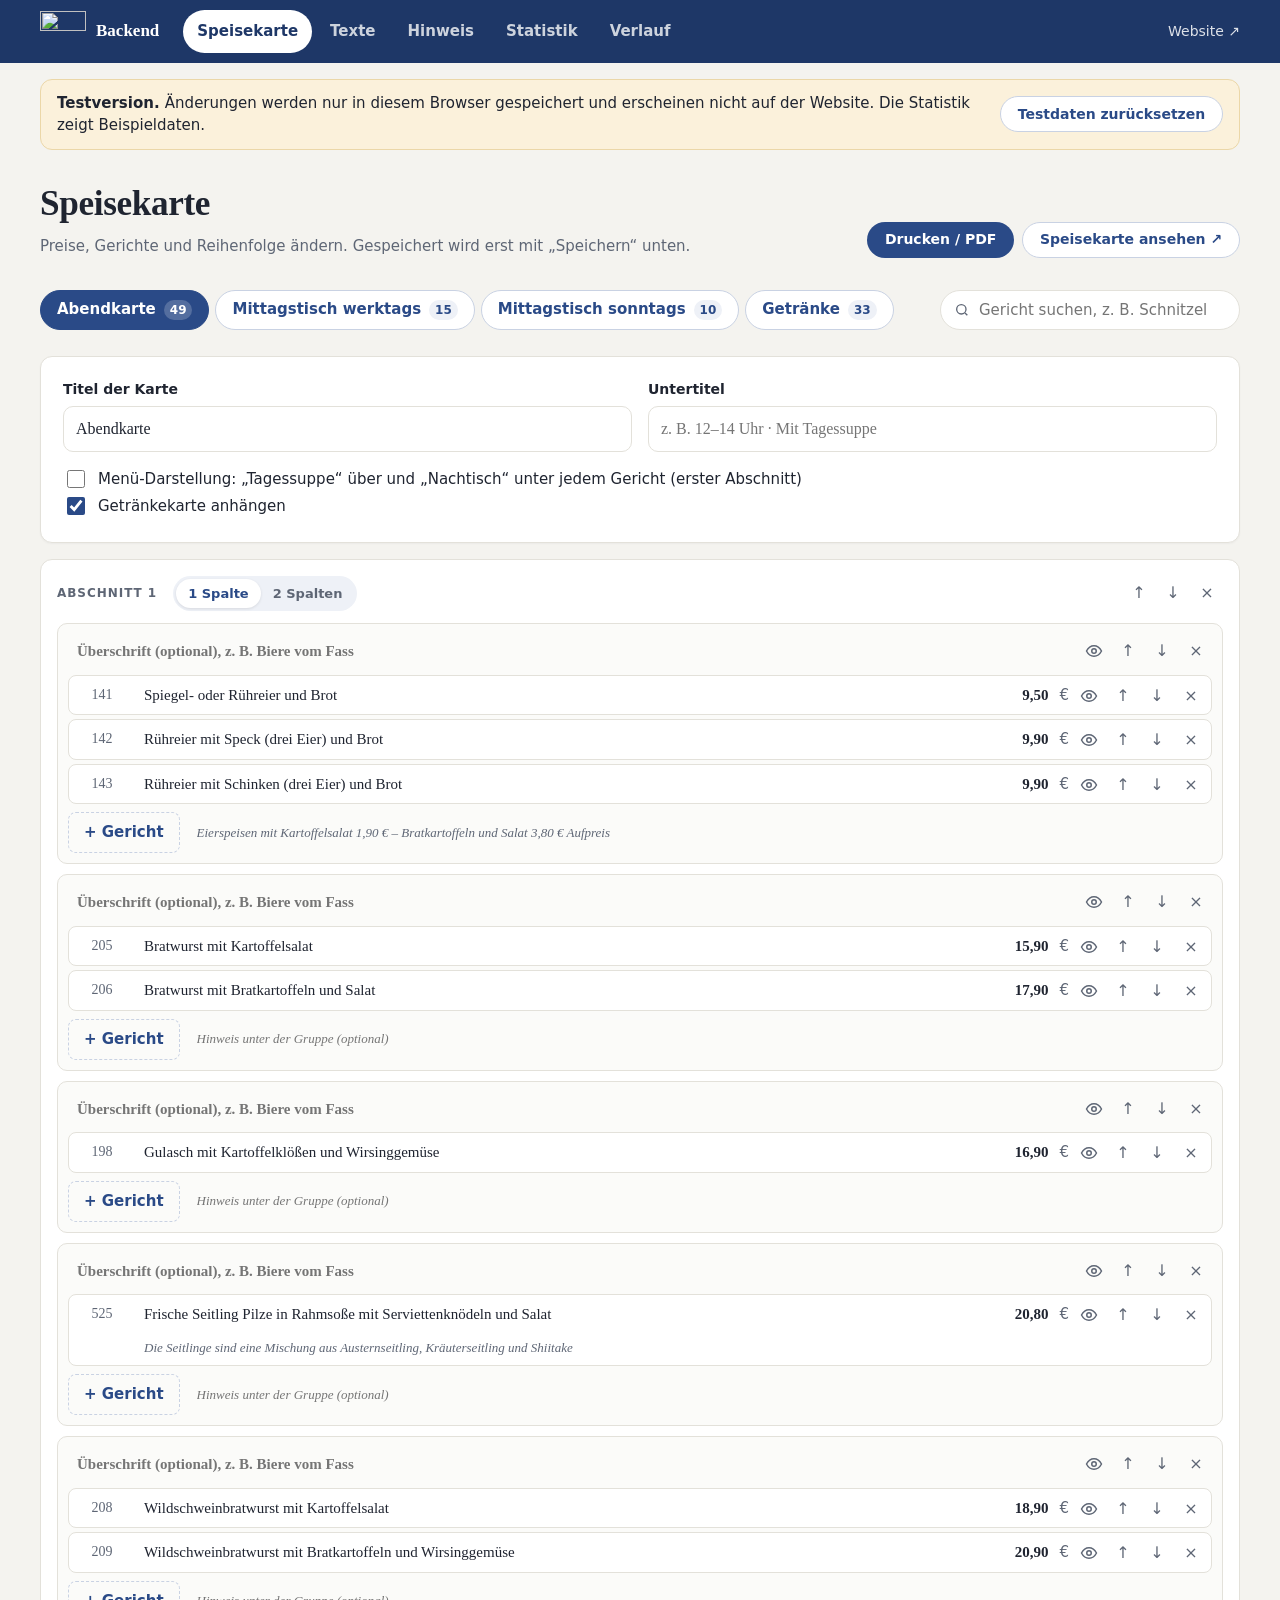
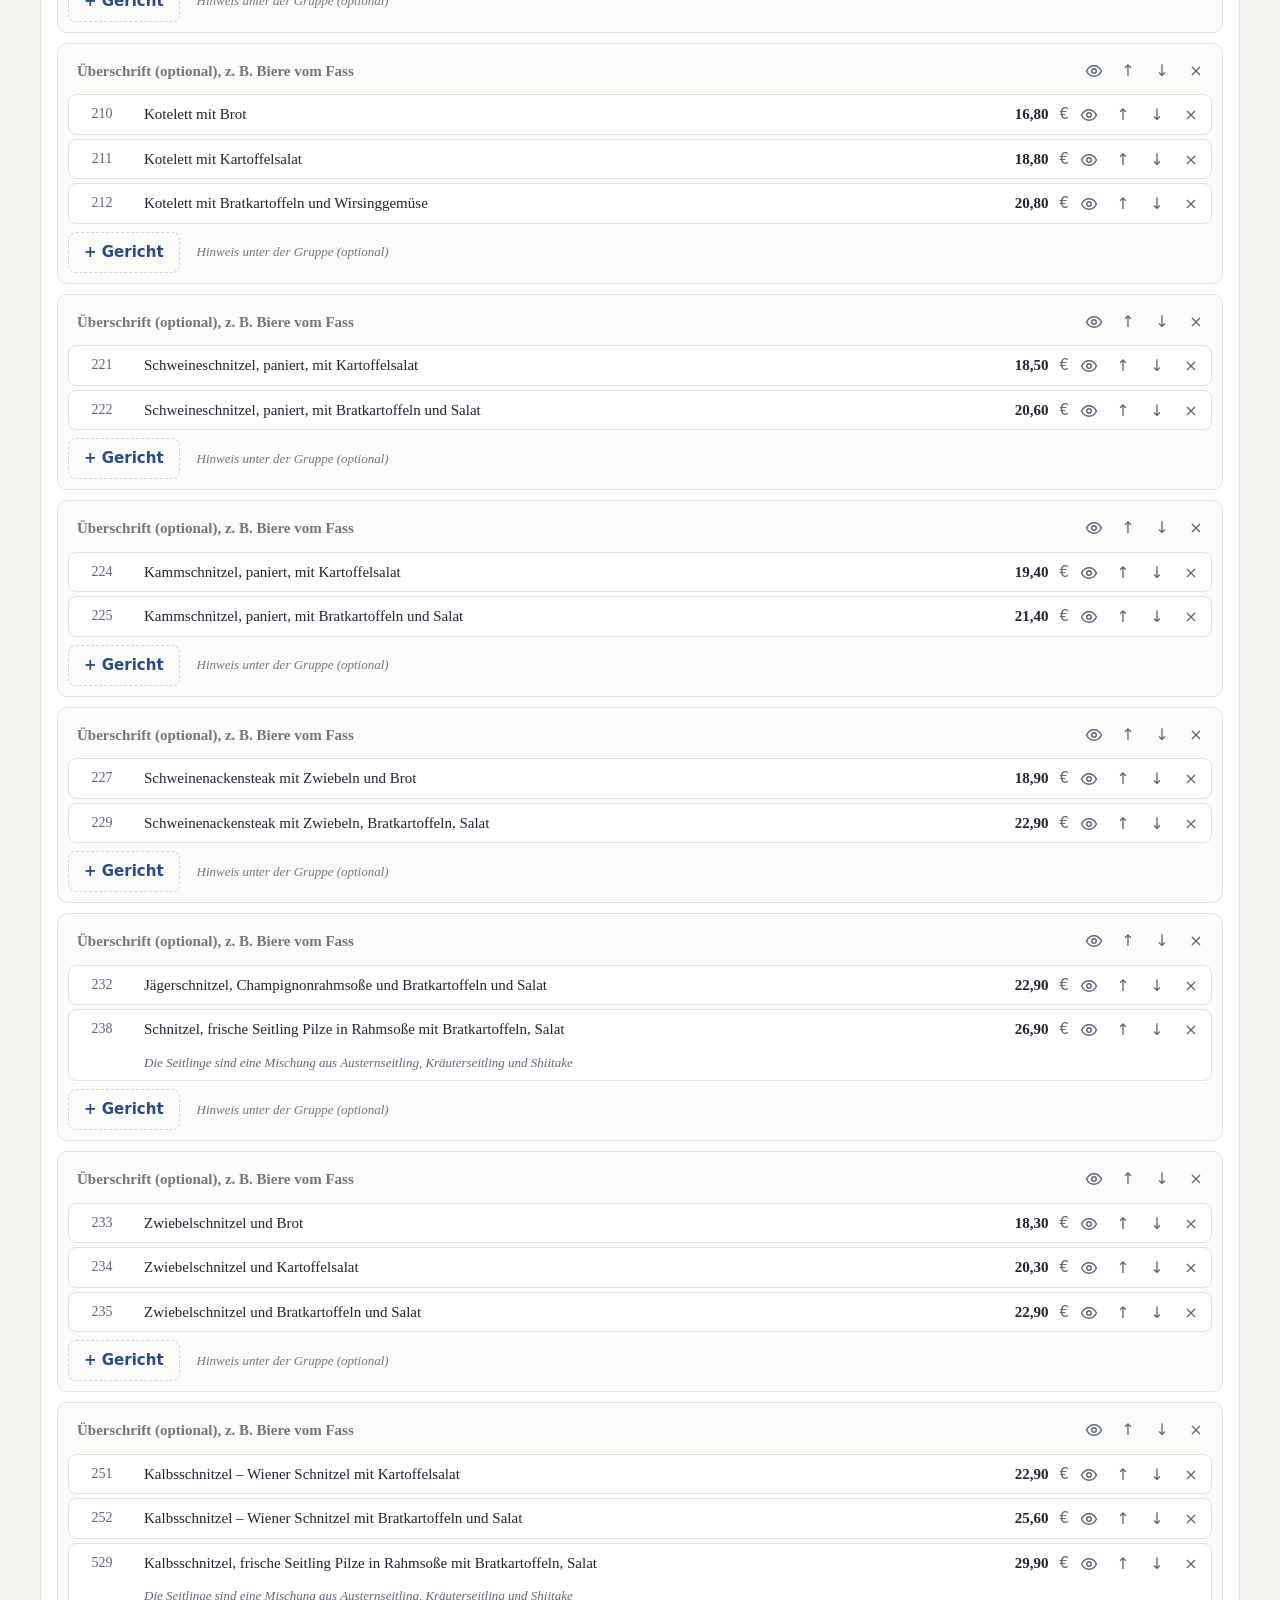
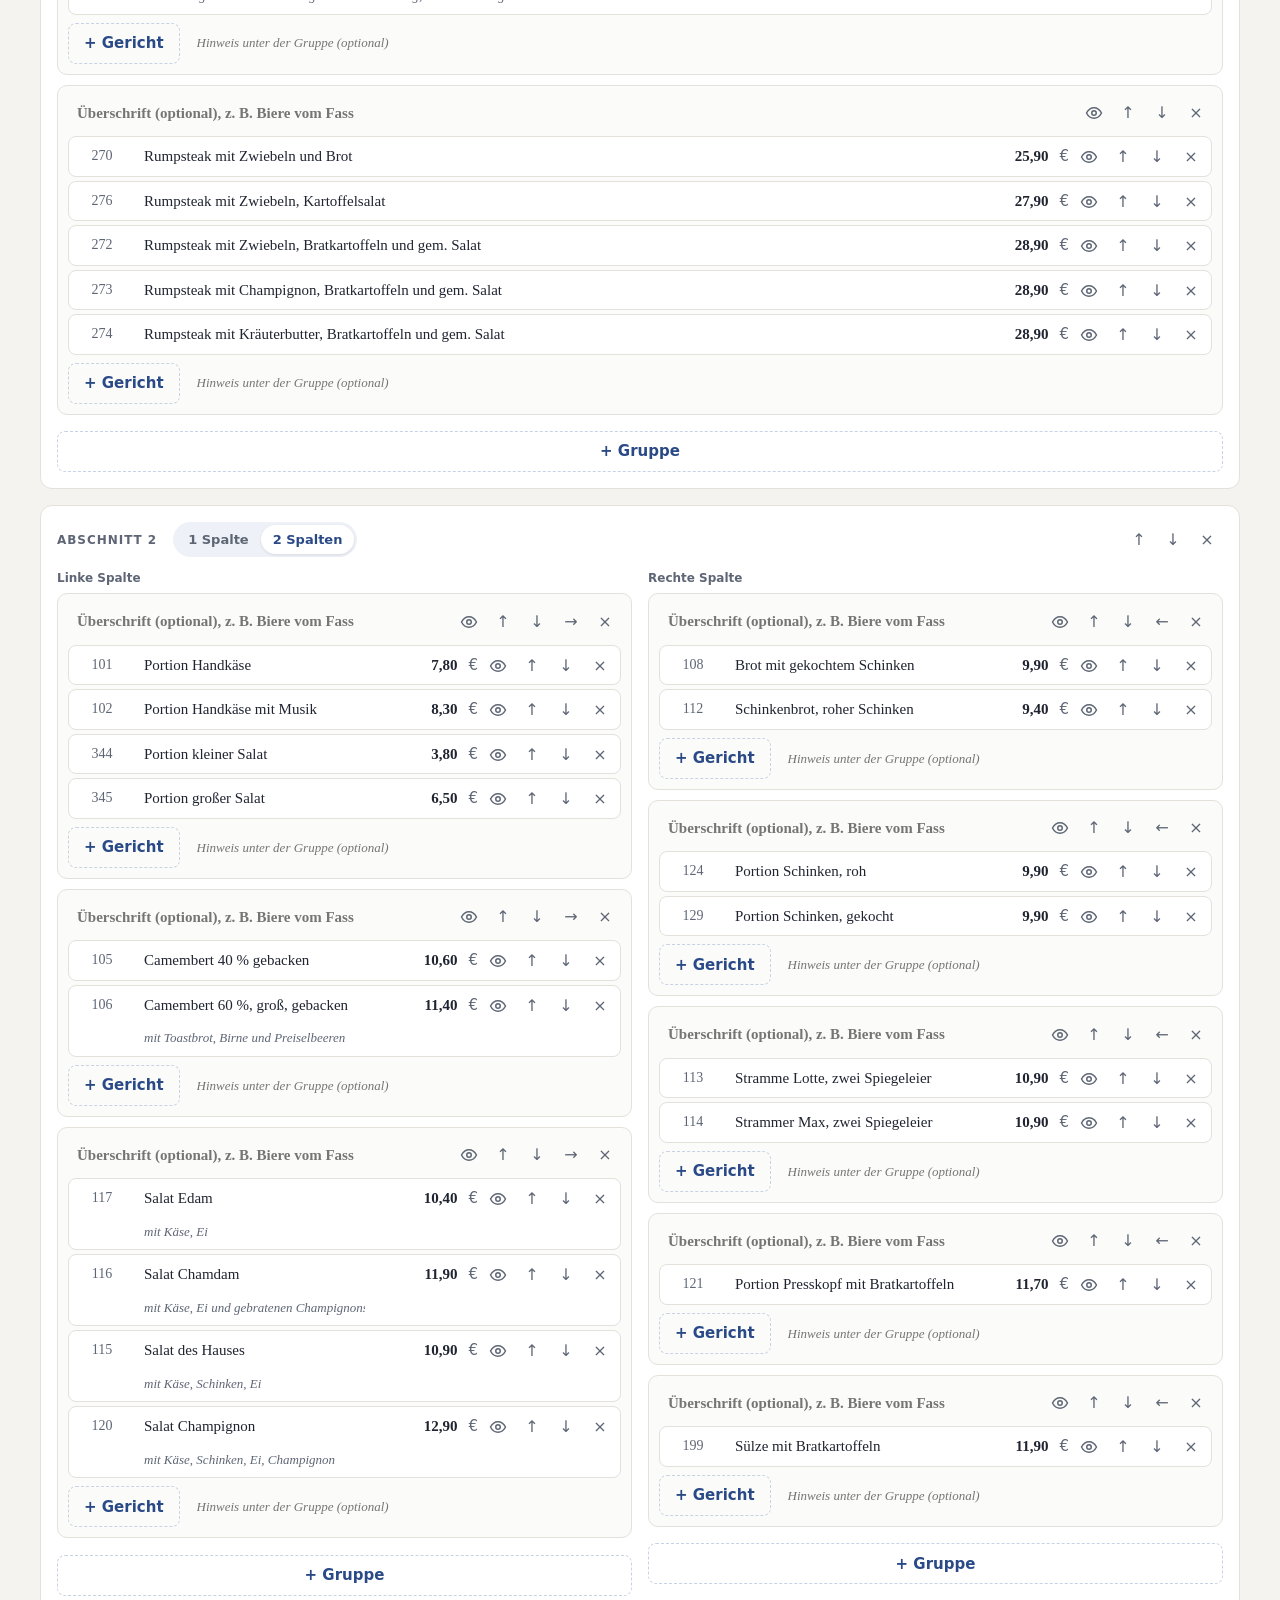
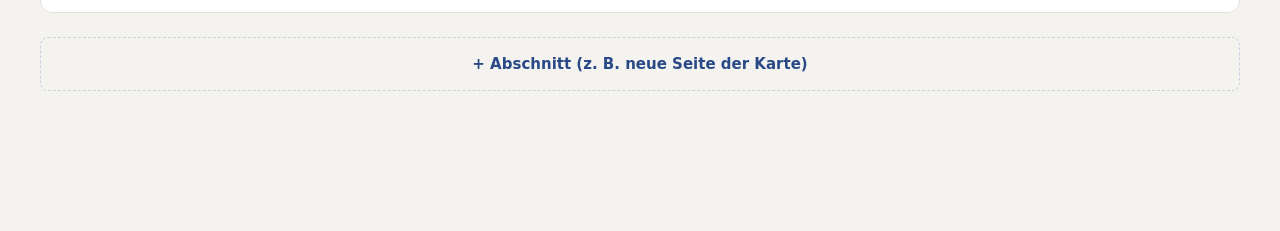
==== commit 95c41215: "Vorschau aktualisiert" ====
--- a/admin/index.html
+++ b/admin/index.html
@@ -6,7 +6,7 @@
 <meta name="robots" content="noindex, nofollow">
 <title>Backend · Gasthof Hühnerkirche</title>
 <link rel="icon" href="/huehnerkirche-vorschau/assets/img/favicon.svg" type="image/svg+xml">
-<link rel="stylesheet" href="admin.css?v=17918947801791894860">
+<link rel="stylesheet" href="admin.css?v=17918951421791895142">
 </head>
 <body class="app" data-demo>
   <header class="top">
@@ -31,7 +31,7 @@
     <button type="button" class="btn btn--primary" data-speichern>Speichern</button>
   </div>
   <div class="toast" role="status" hidden></div>
-  <script type="application/json" id="start">{"csrf":"596889cdc1e560dcca07bc9c6e9f35d5fb9d7931311ec621625a67a0d5937aaa","user":"demo","speisekarte":{"karten":[{"id":"karte-abend","titel":"Abendkarte","untertitel":"","menue":false,"getraenke":true,"bereiche":[{"spalten":[[{"titel":"","hinweis":"Eierspeisen mit Kartoffelsalat 1,90 € – Bratkartoffeln und Salat 3,80 € Aufpreis","gerichte":[{"nr":"141","name":"Spiegel- oder Rühreier und Brot","preis":"9,50","zusatz":""},{"nr":"142","name":"Rühreier mit Speck (drei Eier) und Brot","preis":"9,90","zusatz":""},{"nr":"143","name":"Rühreier mit Schinken (drei Eier) und Brot","preis":"9,90","zusatz":""}]},{"titel":"","hinweis":"","gerichte":[{"nr":"205","name":"Bratwurst mit Kartoffelsalat","preis":"15,90","zusatz":""},{"nr":"206","name":"Bratwurst mit Bratkartoffeln und Salat","preis":"17,90","zusatz":""}]},{"titel":"","hinweis":"","gerichte":[{"nr":"198","name":"Gulasch mit Kartoffelklößen und Wirsinggemüse","preis":"16,90","zusatz":""}]},{"titel":"","hinweis":"","gerichte":[{"nr":"525","name":"Frische Seitling Pilze in Rahmsoße mit Serviettenknödeln und Salat","preis":"20,80","zusatz":"Die Seitlinge sind eine Mischung aus Austernseitling, Kräuterseitling und Shiitake"}]},{"titel":"","hinweis":"","gerichte":[{"nr":"208","name":"Wildschweinbratwurst mit Kartoffelsalat","preis":"18,90","zusatz":""},{"nr":"209","name":"Wildschweinbratwurst mit Bratkartoffeln und Wirsinggemüse","preis":"20,90","zusatz":""}]},{"titel":"","hinweis":"","gerichte":[{"nr":"210","name":"Kotelett mit Brot","preis":"16,80","zusatz":""},{"nr":"211","name":"Kotelett mit Kartoffelsalat","preis":"18,80","zusatz":""},{"nr":"212","name":"Kotelett mit Bratkartoffeln und Wirsinggemüse","preis":"20,80","zusatz":""}]},{"titel":"","hinweis":"","gerichte":[{"nr":"221","name":"Schweineschnitzel, paniert, mit Kartoffelsalat","preis":"18,50","zusatz":""},{"nr":"222","name":"Schweineschnitzel, paniert, mit Bratkartoffeln und Salat","preis":"20,60","zusatz":""}]},{"titel":"","hinweis":"","gerichte":[{"nr":"224","name":"Kammschnitzel, paniert, mit Kartoffelsalat","preis":"19,40","zusatz":""},{"nr":"225","name":"Kammschnitzel, paniert, mit Bratkartoffeln und Salat","preis":"21,40","zusatz":""}]},{"titel":"","hinweis":"","gerichte":[{"nr":"227","name":"Schweinenackensteak mit Zwiebeln und Brot","preis":"18,90","zusatz":""},{"nr":"229","name":"Schweinenackensteak mit Zwiebeln, Bratkartoffeln, Salat","preis":"22,90","zusatz":""}]},{"titel":"","hinweis":"","gerichte":[{"nr":"232","name":"Jägerschnitzel, Champignonrahmsoße und Bratkartoffeln und Salat","preis":"22,90","zusatz":""},{"nr":"238","name":"Schnitzel, frische Seitling Pilze in Rahmsoße mit Bratkartoffeln, Salat","preis":"26,90","zusatz":"Die Seitlinge sind eine Mischung aus Austernseitling, Kräuterseitling und Shiitake"}]},{"titel":"","hinweis":"","gerichte":[{"nr":"233","name":"Zwiebelschnitzel und Brot","preis":"18,30","zusatz":""},{"nr":"234","name":"Zwiebelschnitzel und Kartoffelsalat","preis":"20,30","zusatz":""},{"nr":"235","name":"Zwiebelschnitzel und Bratkartoffeln und Salat","preis":"22,90","zusatz":""}]},{"titel":"","hinweis":"","gerichte":[{"nr":"251","name":"Kalbsschnitzel – Wiener Schnitzel mit Kartoffelsalat","preis":"22,90","zusatz":""},{"nr":"252","name":"Kalbsschnitzel – Wiener Schnitzel mit Bratkartoffeln und Salat","preis":"25,60","zusatz":""},{"nr":"529","name":"Kalbsschnitzel, frische Seitling Pilze in Rahmsoße mit Bratkartoffeln, Salat","preis":"29,90","zusatz":"Die Seitlinge sind eine Mischung aus Austernseitling, Kräuterseitling und Shiitake"}]},{"titel":"","hinweis":"","gerichte":[{"nr":"270","name":"Rumpsteak mit Zwiebeln und Brot","preis":"25,90","zusatz":""},{"nr":"276","name":"Rumpsteak mit Zwiebeln, Kartoffelsalat","preis":"27,90","zusatz":""},{"nr":"272","name":"Rumpsteak mit Zwiebeln, Bratkartoffeln und gem. Salat","preis":"28,90","zusatz":""},{"nr":"273","name":"Rumpsteak mit Champignon, Bratkartoffeln und gem. Salat","preis":"28,90","zusatz":""},{"nr":"274","name":"Rumpsteak mit Kräuterbutter, Bratkartoffeln und gem. Salat","preis":"28,90","zusatz":""}]}]]},{"spalten":[[{"titel":"","hinweis":"","gerichte":[{"nr":"101","name":"Portion Handkäse","preis":"7,80","zusatz":""},{"nr":"102","name":"Portion Handkäse mit Musik","preis":"8,30","zusatz":""},{"nr":"344","name":"Portion kleiner Salat","preis":"3,80","zusatz":""},{"nr":"345","name":"Portion großer Salat","preis":"6,50","zusatz":""}]},{"titel":"","hinweis":"","gerichte":[{"nr":"105","name":"Camembert 40 % gebacken","preis":"10,60","zusatz":""},{"nr":"106","name":"Camembert 60 %, groß, gebacken","preis":"11,40","zusatz":"mit Toastbrot, Birne und Preiselbeeren"}]},{"titel":"","hinweis":"","gerichte":[{"nr":"117","name":"Salat Edam","preis":"10,40","zusatz":"mit Käse, Ei"},{"nr":"116","name":"Salat Chamdam","preis":"11,90","zusatz":"mit Käse, Ei und gebratenen Champignons"},{"nr":"115","name":"Salat des Hauses","preis":"10,90","zusatz":"mit Käse, Schinken, Ei"},{"nr":"120","name":"Salat Champignon","preis":"12,90","zusatz":"mit Käse, Schinken, Ei, Champignon"}]}],[{"titel":"","hinweis":"","gerichte":[{"nr":"108","name":"Brot mit gekochtem Schinken","preis":"9,90","zusatz":""},{"nr":"112","name":"Schinkenbrot, roher Schinken","preis":"9,40","zusatz":""}]},{"titel":"","hinweis":"","gerichte":[{"nr":"124","name":"Portion Schinken, roh","preis":"9,90","zusatz":""},{"nr":"129","name":"Portion Schinken, gekocht","preis":"9,90","zusatz":""}]},{"titel":"","hinweis":"","gerichte":[{"nr":"113","name":"Stramme Lotte, zwei Spiegeleier","preis":"10,90","zusatz":""},{"nr":"114","name":"Strammer Max, zwei Spiegeleier","preis":"10,90","zusatz":""}]},{"titel":"","hinweis":"","gerichte":[{"nr":"121","name":"Portion Presskopf mit Bratkartoffeln","preis":"11,70","zusatz":""}]},{"titel":"","hinweis":"","gerichte":[{"nr":"199","name":"Sülze mit Bratkartoffeln","preis":"11,90","zusatz":""}]}]]}]},{"id":"karte-mittag-werktags","titel":"Mittagstisch werktags","untertitel":"12–14 Uhr · Mit Tagessuppe","menue":false,"getraenke":true,"bereiche":[{"spalten":[[{"titel":"","hinweis":"","gerichte":[{"nr":"","name":"Gulasch mit Kartoffelklößen und Wirsing","preis":"17,90","zusatz":""},{"nr":"","name":"Bratwurst mit Bratkartoffeln und Kohlrabikarottengemüse","preis":"17,90","zusatz":""},{"nr":"","name":"Schweinsbraten mit Salzkartoffeln und Wirsinggemüse","preis":"17,90","zusatz":""},{"nr":"","name":"Kochfleisch mit Meerrettichsoße, Salzkartoffeln und Wirsinggemüse","preis":"18,90","zusatz":""},{"nr":"","name":"Wildschweinbratwurst mit Bratkartoffeln und Wirsinggemüse","preis":"19,90","zusatz":""},{"nr":"","name":"Sauerbraten vom Rind mit Serviettenknödeln und Wirsinggemüse","preis":"19,80","zusatz":""},{"nr":"","name":"Schnitzel mit Bratkartoffeln und Salat oder Wirsinggemüse","preis":"21,80","zusatz":""},{"nr":"","name":"Kotelett mit Bratkartoffeln und Wirsinggemüse","preis":"21,80","zusatz":""},{"nr":"","name":"Frische Seitling Pilze in Rahmsoße mit Serviettenknödeln, Salat","preis":"21,90","zusatz":"Die Seitlinge sind eine Mischung aus Austernseitling, Kräuterseitling und Shiitake"},{"nr":"","name":"Jägerschnitzel mit Bratkartoffeln und Salat","preis":"22,80","zusatz":""},{"nr":"","name":"Zwiebelschnitzel mit Bratkartoffeln und Salat","preis":"22,30","zusatz":""},{"nr":"","name":"Schweinekammsteak mit Zwiebeln, Bratkartoffeln, Wirsinggemüse","preis":"22,90","zusatz":""},{"nr":"","name":"Kalbsschnitzel mit Bratkartoffeln und gemischtem Salat","preis":"25,90","zusatz":""},{"nr":"","name":"Rumpsteak mit Zwiebeln oder Kräuterbutter, Bratkartoffeln, Salat","preis":"28,90","zusatz":""},{"nr":"","name":"Kalbschnitzel, frische Seitling Pilze in Rahmsoße mit Bratkartoffeln, Salat","preis":"29,90","zusatz":"Die Seitlinge sind eine Mischung aus Austernseitling, Kräuterseitling und Shiitake"}]}]]}]},{"id":"karte-mittag-sonntags","titel":"Mittagstisch sonntags","untertitel":"12–14 Uhr · Mit Tagessuppe und Nachtisch","menue":true,"getraenke":true,"bereiche":[{"spalten":[[{"titel":"","hinweis":"","gerichte":[{"nr":"","name":"Gulasch mit Spätzle und Kohlrabikarottengemüse","preis":"19,90","zusatz":""},{"nr":"","name":"Bratwurst mit Salzkartoffeln und Kohlrabikarottengemüse","preis":"21,90","zusatz":""},{"nr":"","name":"Kochfleisch mit Meerrettichsoße, Salzkartoffeln und Wirsinggemüse","preis":"23,40","zusatz":""},{"nr":"","name":"Schweinsbraten mit Serviettenknödel, Wirsinggemüse","preis":"23,40","zusatz":""},{"nr":"","name":"Wildschweinbratwurst mit Salzkartoffeln und Kohlrabikarottengemüse","preis":"23,40","zusatz":""},{"nr":"","name":"Sauerbraten mit Kartoffelklößen und Wirsinggemüse","preis":"24,80","zusatz":""},{"nr":"","name":"Waldpilze mit Serviettenknödel oder Spätzle und Salat","preis":"24,80","zusatz":""},{"nr":"","name":"Wildschweinragout, Preiselbeeren, Kartoffelklöße, Wirsinggemüse","preis":"24,80","zusatz":""},{"nr":"","name":"Wildschweinbraten, Preiselbeeren, Serviettenknödel, Wirsinggemüse","preis":"26,90","zusatz":""},{"nr":"","name":"Wildschweinbraten, Waldpilze, Preiselbeeren, Serviettenknödel, Salat","preis":"30,90","zusatz":""}]}]]}]}],"getraenke":{"bereiche":[{"spalten":[[{"titel":"","hinweis":"","gerichte":[{"nr":"1","name":"Glas Apfelwein 2,5 dl","preis":"2,30","zusatz":""},{"nr":"2","name":"Glas Apfelwein 5 dl","preis":"3,90","zusatz":""},{"nr":"13","name":"Glas Apfelwein 2,5 dl süß gespritzt","preis":"2,30","zusatz":""},{"nr":"14","name":"Glas Apfelwein 2,5 dl sauer gespritzt","preis":"2,30","zusatz":""}]},{"titel":"","hinweis":"","gerichte":[{"nr":"3","name":"Glas Apfelsaft 2 dl","preis":"2,20","zusatz":""},{"nr":"12","name":"Glas Apfelsaft 4 dl","preis":"3,90","zusatz":""}]},{"titel":"","hinweis":"","gerichte":[{"nr":"40","name":"Taunusquelle Medium 2 dl","preis":"2,20","zusatz":""},{"nr":"41","name":"Taunusquelle still 2 dl","preis":"2,20","zusatz":""},{"nr":"30","name":"Coca-Cola 2 dl","preis":"2,90","zusatz":""},{"nr":"32","name":"Fanta 2 dl","preis":"2,90","zusatz":""},{"nr":"34","name":"Spezi 2 dl","preis":"2,90","zusatz":""}]},{"titel":"","hinweis":"","gerichte":[{"nr":"43","name":"Bitter Lemon, Schweppes 2 dl","preis":"3,30","zusatz":""},{"nr":"46","name":"Glas Johannisbeernektar 2 dl","preis":"3,30","zusatz":""},{"nr":"47","name":"Flasche Traubensaft 2 dl","preis":"3,30","zusatz":""},{"nr":"48","name":"Flasche Orangensaft 2 dl","preis":"3,30","zusatz":""},{"nr":"38","name":"Glas Zitronenlimonade 2 dl","preis":"1,80","zusatz":""}]}],[{"titel":"Biere vom Fass","hinweis":"","gerichte":[{"nr":"7","name":"Landbier – dunkel 3 dl","preis":"3,50","zusatz":""},{"nr":"8","name":"Landbier – dunkel 5 dl","preis":"4,80","zusatz":""}]},{"titel":"","hinweis":"","gerichte":[{"nr":"5","name":"Andechser – hell 3 dl","preis":"3,50","zusatz":""},{"nr":"6","name":"Andechser – hell 5 dl","preis":"4,80","zusatz":""}]},{"titel":"","hinweis":"","gerichte":[{"nr":"9","name":"Würzburger Pils 3 dl","preis":"3,50","zusatz":""},{"nr":"10","name":"Würzburger Pils 5 dl","preis":"4,80","zusatz":""}]},{"titel":"Flaschenbier","hinweis":"","gerichte":[{"nr":"4","name":"Julius Echter Hefe Weizen 5 dl","preis":"4,40","zusatz":""},{"nr":"17","name":"Franziskaner Kristallweizen 5 dl","preis":"4,40","zusatz":""},{"nr":"29","name":"Erdinger Weizen Alkoholfrei 5 dl","preis":"4,40","zusatz":""},{"nr":"19","name":"Bitburger alkoholfrei 3 dl","preis":"3,50","zusatz":""},{"nr":"18","name":"Malzbier 2 dl","preis":"2,20","zusatz":""}]},{"titel":"","hinweis":"","gerichte":[{"nr":"310","name":"Glas Milch 2 dl","preis":"1,80","zusatz":""}]}]]},{"spalten":[[{"titel":"Wein im Ausschank je 2 dl Glas","hinweis":"","gerichte":[{"nr":"21","name":"Weingut Spreitzer, Riesling, lieblich","preis":"4,90","zusatz":""},{"nr":"22","name":"Weingut Spreitzer, Riesling, halbtrocken","preis":"4,90","zusatz":""},{"nr":"23","name":"Weingut Spreitzer, Riesling, trocken","preis":"4,90","zusatz":""},{"nr":"27","name":"Bickensohler, Grauer Burgunder, trocken","preis":"4,90","zusatz":""},{"nr":"24","name":"Weingut Spreitzer, Spätburgunder, Rotwein","preis":"4,90","zusatz":""}]}]]}]}},"inhalte":{"hero_ort":"Hünstetten, an der B417 · seit 1515","hero_titel":"Seit über 500 Jahren","hero_titel_akzent":"einen Umweg wert.","hero_text":"Gutbürgerliche Küche im denkmalgeschützten Vierseithof der Familie Alberti. Im Sommer sitzt man draußen im Hof.","einleitung_titel":"Ein Landgasthof an der B417","einleitung_absatz1":"Der Gasthof Hühnerkirche liegt etwas außerhalb von Hünstetten, direkt an der Bundesstraße zwischen Wald und Feld. Gekocht wird gutbürgerlich und hessisch, so wie in einem Landgasthof üblich.","einleitung_absatz2":"Auf den Tisch kommen Schnitzel, Braten und Bratkartoffeln, und die Portionen sind groß. Dazu gibt es unseren eigenen Apfelwein. Bei gutem Wetter kann man draußen im Hof sitzen.","oeffnungszeiten_text":"Mittagstisch gibt es von 12 bis 14 Uhr, abends kochen wir ab 17 Uhr. Montag und Freitag ist Ruhetag. Wenn Sie mit einer größeren Gruppe kommen oder feiern möchten, rufen Sie bitte vorher an.","speisekarte_text":"Abends, mittags unter der Woche und sonntags gibt es jeweils eine eigene Karte. Dazu kommen wechselnde Tagesgerichte."},"hinweis":{"aktiv":false,"text":"","von":"","bis":"","geschlossen":false}}</script>
-  <script src="admin.js?v=17918947801791894860" defer></script>
+  <script type="application/json" id="start">{"csrf":"4fc21a8c3a22c551d17896d0b994b8e7ece3606ef941e0acd61ddc317594763f","user":"demo","speisekarte":{"karten":[{"id":"karte-abend","titel":"Abendkarte","untertitel":"","menue":false,"getraenke":true,"bereiche":[{"spalten":[[{"titel":"","hinweis":"Eierspeisen mit Kartoffelsalat 1,90 € – Bratkartoffeln und Salat 3,80 € Aufpreis","gerichte":[{"nr":"141","name":"Spiegel- oder Rühreier und Brot","preis":"9,50","zusatz":""},{"nr":"142","name":"Rühreier mit Speck (drei Eier) und Brot","preis":"9,90","zusatz":""},{"nr":"143","name":"Rühreier mit Schinken (drei Eier) und Brot","preis":"9,90","zusatz":""}]},{"titel":"","hinweis":"","gerichte":[{"nr":"205","name":"Bratwurst mit Kartoffelsalat","preis":"15,90","zusatz":""},{"nr":"206","name":"Bratwurst mit Bratkartoffeln und Salat","preis":"17,90","zusatz":""}]},{"titel":"","hinweis":"","gerichte":[{"nr":"198","name":"Gulasch mit Kartoffelklößen und Wirsinggemüse","preis":"16,90","zusatz":""}]},{"titel":"","hinweis":"","gerichte":[{"nr":"525","name":"Frische Seitling Pilze in Rahmsoße mit Serviettenknödeln und Salat","preis":"20,80","zusatz":"Die Seitlinge sind eine Mischung aus Austernseitling, Kräuterseitling und Shiitake"}]},{"titel":"","hinweis":"","gerichte":[{"nr":"208","name":"Wildschweinbratwurst mit Kartoffelsalat","preis":"18,90","zusatz":""},{"nr":"209","name":"Wildschweinbratwurst mit Bratkartoffeln und Wirsinggemüse","preis":"20,90","zusatz":""}]},{"titel":"","hinweis":"","gerichte":[{"nr":"210","name":"Kotelett mit Brot","preis":"16,80","zusatz":""},{"nr":"211","name":"Kotelett mit Kartoffelsalat","preis":"18,80","zusatz":""},{"nr":"212","name":"Kotelett mit Bratkartoffeln und Wirsinggemüse","preis":"20,80","zusatz":""}]},{"titel":"","hinweis":"","gerichte":[{"nr":"221","name":"Schweineschnitzel, paniert, mit Kartoffelsalat","preis":"18,50","zusatz":""},{"nr":"222","name":"Schweineschnitzel, paniert, mit Bratkartoffeln und Salat","preis":"20,60","zusatz":""}]},{"titel":"","hinweis":"","gerichte":[{"nr":"224","name":"Kammschnitzel, paniert, mit Kartoffelsalat","preis":"19,40","zusatz":""},{"nr":"225","name":"Kammschnitzel, paniert, mit Bratkartoffeln und Salat","preis":"21,40","zusatz":""}]},{"titel":"","hinweis":"","gerichte":[{"nr":"227","name":"Schweinenackensteak mit Zwiebeln und Brot","preis":"18,90","zusatz":""},{"nr":"229","name":"Schweinenackensteak mit Zwiebeln, Bratkartoffeln, Salat","preis":"22,90","zusatz":""}]},{"titel":"","hinweis":"","gerichte":[{"nr":"232","name":"Jägerschnitzel, Champignonrahmsoße und Bratkartoffeln und Salat","preis":"22,90","zusatz":""},{"nr":"238","name":"Schnitzel, frische Seitling Pilze in Rahmsoße mit Bratkartoffeln, Salat","preis":"26,90","zusatz":"Die Seitlinge sind eine Mischung aus Austernseitling, Kräuterseitling und Shiitake"}]},{"titel":"","hinweis":"","gerichte":[{"nr":"233","name":"Zwiebelschnitzel und Brot","preis":"18,30","zusatz":""},{"nr":"234","name":"Zwiebelschnitzel und Kartoffelsalat","preis":"20,30","zusatz":""},{"nr":"235","name":"Zwiebelschnitzel und Bratkartoffeln und Salat","preis":"22,90","zusatz":""}]},{"titel":"","hinweis":"","gerichte":[{"nr":"251","name":"Kalbsschnitzel – Wiener Schnitzel mit Kartoffelsalat","preis":"22,90","zusatz":""},{"nr":"252","name":"Kalbsschnitzel – Wiener Schnitzel mit Bratkartoffeln und Salat","preis":"25,60","zusatz":""},{"nr":"529","name":"Kalbsschnitzel, frische Seitling Pilze in Rahmsoße mit Bratkartoffeln, Salat","preis":"29,90","zusatz":"Die Seitlinge sind eine Mischung aus Austernseitling, Kräuterseitling und Shiitake"}]},{"titel":"","hinweis":"","gerichte":[{"nr":"270","name":"Rumpsteak mit Zwiebeln und Brot","preis":"25,90","zusatz":""},{"nr":"276","name":"Rumpsteak mit Zwiebeln, Kartoffelsalat","preis":"27,90","zusatz":""},{"nr":"272","name":"Rumpsteak mit Zwiebeln, Bratkartoffeln und gem. Salat","preis":"28,90","zusatz":""},{"nr":"273","name":"Rumpsteak mit Champignon, Bratkartoffeln und gem. Salat","preis":"28,90","zusatz":""},{"nr":"274","name":"Rumpsteak mit Kräuterbutter, Bratkartoffeln und gem. Salat","preis":"28,90","zusatz":""}]}]]},{"spalten":[[{"titel":"","hinweis":"","gerichte":[{"nr":"101","name":"Portion Handkäse","preis":"7,80","zusatz":""},{"nr":"102","name":"Portion Handkäse mit Musik","preis":"8,30","zusatz":""},{"nr":"344","name":"Portion kleiner Salat","preis":"3,80","zusatz":""},{"nr":"345","name":"Portion großer Salat","preis":"6,50","zusatz":""}]},{"titel":"","hinweis":"","gerichte":[{"nr":"105","name":"Camembert 40 % gebacken","preis":"10,60","zusatz":""},{"nr":"106","name":"Camembert 60 %, groß, gebacken","preis":"11,40","zusatz":"mit Toastbrot, Birne und Preiselbeeren"}]},{"titel":"","hinweis":"","gerichte":[{"nr":"117","name":"Salat Edam","preis":"10,40","zusatz":"mit Käse, Ei"},{"nr":"116","name":"Salat Chamdam","preis":"11,90","zusatz":"mit Käse, Ei und gebratenen Champignons"},{"nr":"115","name":"Salat des Hauses","preis":"10,90","zusatz":"mit Käse, Schinken, Ei"},{"nr":"120","name":"Salat Champignon","preis":"12,90","zusatz":"mit Käse, Schinken, Ei, Champignon"}]}],[{"titel":"","hinweis":"","gerichte":[{"nr":"108","name":"Brot mit gekochtem Schinken","preis":"9,90","zusatz":""},{"nr":"112","name":"Schinkenbrot, roher Schinken","preis":"9,40","zusatz":""}]},{"titel":"","hinweis":"","gerichte":[{"nr":"124","name":"Portion Schinken, roh","preis":"9,90","zusatz":""},{"nr":"129","name":"Portion Schinken, gekocht","preis":"9,90","zusatz":""}]},{"titel":"","hinweis":"","gerichte":[{"nr":"113","name":"Stramme Lotte, zwei Spiegeleier","preis":"10,90","zusatz":""},{"nr":"114","name":"Strammer Max, zwei Spiegeleier","preis":"10,90","zusatz":""}]},{"titel":"","hinweis":"","gerichte":[{"nr":"121","name":"Portion Presskopf mit Bratkartoffeln","preis":"11,70","zusatz":""}]},{"titel":"","hinweis":"","gerichte":[{"nr":"199","name":"Sülze mit Bratkartoffeln","preis":"11,90","zusatz":""}]}]]}]},{"id":"karte-mittag-werktags","titel":"Mittagstisch werktags","untertitel":"12–14 Uhr · Mit Tagessuppe","menue":false,"getraenke":true,"bereiche":[{"spalten":[[{"titel":"","hinweis":"","gerichte":[{"nr":"","name":"Gulasch mit Kartoffelklößen und Wirsing","preis":"17,90","zusatz":""},{"nr":"","name":"Bratwurst mit Bratkartoffeln und Kohlrabikarottengemüse","preis":"17,90","zusatz":""},{"nr":"","name":"Schweinsbraten mit Salzkartoffeln und Wirsinggemüse","preis":"17,90","zusatz":""},{"nr":"","name":"Kochfleisch mit Meerrettichsoße, Salzkartoffeln und Wirsinggemüse","preis":"18,90","zusatz":""},{"nr":"","name":"Wildschweinbratwurst mit Bratkartoffeln und Wirsinggemüse","preis":"19,90","zusatz":""},{"nr":"","name":"Sauerbraten vom Rind mit Serviettenknödeln und Wirsinggemüse","preis":"19,80","zusatz":""},{"nr":"","name":"Schnitzel mit Bratkartoffeln und Salat oder Wirsinggemüse","preis":"21,80","zusatz":""},{"nr":"","name":"Kotelett mit Bratkartoffeln und Wirsinggemüse","preis":"21,80","zusatz":""},{"nr":"","name":"Frische Seitling Pilze in Rahmsoße mit Serviettenknödeln, Salat","preis":"21,90","zusatz":"Die Seitlinge sind eine Mischung aus Austernseitling, Kräuterseitling und Shiitake"},{"nr":"","name":"Jägerschnitzel mit Bratkartoffeln und Salat","preis":"22,80","zusatz":""},{"nr":"","name":"Zwiebelschnitzel mit Bratkartoffeln und Salat","preis":"22,30","zusatz":""},{"nr":"","name":"Schweinekammsteak mit Zwiebeln, Bratkartoffeln, Wirsinggemüse","preis":"22,90","zusatz":""},{"nr":"","name":"Kalbsschnitzel mit Bratkartoffeln und gemischtem Salat","preis":"25,90","zusatz":""},{"nr":"","name":"Rumpsteak mit Zwiebeln oder Kräuterbutter, Bratkartoffeln, Salat","preis":"28,90","zusatz":""},{"nr":"","name":"Kalbschnitzel, frische Seitling Pilze in Rahmsoße mit Bratkartoffeln, Salat","preis":"29,90","zusatz":"Die Seitlinge sind eine Mischung aus Austernseitling, Kräuterseitling und Shiitake"}]}]]}]},{"id":"karte-mittag-sonntags","titel":"Mittagstisch sonntags","untertitel":"12–14 Uhr · Mit Tagessuppe und Nachtisch","menue":true,"getraenke":true,"bereiche":[{"spalten":[[{"titel":"","hinweis":"","gerichte":[{"nr":"","name":"Gulasch mit Spätzle und Kohlrabikarottengemüse","preis":"19,90","zusatz":""},{"nr":"","name":"Bratwurst mit Salzkartoffeln und Kohlrabikarottengemüse","preis":"21,90","zusatz":""},{"nr":"","name":"Kochfleisch mit Meerrettichsoße, Salzkartoffeln und Wirsinggemüse","preis":"23,40","zusatz":""},{"nr":"","name":"Schweinsbraten mit Serviettenknödel, Wirsinggemüse","preis":"23,40","zusatz":""},{"nr":"","name":"Wildschweinbratwurst mit Salzkartoffeln und Kohlrabikarottengemüse","preis":"23,40","zusatz":""},{"nr":"","name":"Sauerbraten mit Kartoffelklößen und Wirsinggemüse","preis":"24,80","zusatz":""},{"nr":"","name":"Waldpilze mit Serviettenknödel oder Spätzle und Salat","preis":"24,80","zusatz":""},{"nr":"","name":"Wildschweinragout, Preiselbeeren, Kartoffelklöße, Wirsinggemüse","preis":"24,80","zusatz":""},{"nr":"","name":"Wildschweinbraten, Preiselbeeren, Serviettenknödel, Wirsinggemüse","preis":"26,90","zusatz":""},{"nr":"","name":"Wildschweinbraten, Waldpilze, Preiselbeeren, Serviettenknödel, Salat","preis":"30,90","zusatz":""}]}]]}]}],"getraenke":{"bereiche":[{"spalten":[[{"titel":"","hinweis":"","gerichte":[{"nr":"1","name":"Glas Apfelwein 2,5 dl","preis":"2,30","zusatz":""},{"nr":"2","name":"Glas Apfelwein 5 dl","preis":"3,90","zusatz":""},{"nr":"13","name":"Glas Apfelwein 2,5 dl süß gespritzt","preis":"2,30","zusatz":""},{"nr":"14","name":"Glas Apfelwein 2,5 dl sauer gespritzt","preis":"2,30","zusatz":""}]},{"titel":"","hinweis":"","gerichte":[{"nr":"3","name":"Glas Apfelsaft 2 dl","preis":"2,20","zusatz":""},{"nr":"12","name":"Glas Apfelsaft 4 dl","preis":"3,90","zusatz":""}]},{"titel":"","hinweis":"","gerichte":[{"nr":"40","name":"Taunusquelle Medium 2 dl","preis":"2,20","zusatz":""},{"nr":"41","name":"Taunusquelle still 2 dl","preis":"2,20","zusatz":""},{"nr":"30","name":"Coca-Cola 2 dl","preis":"2,90","zusatz":""},{"nr":"32","name":"Fanta 2 dl","preis":"2,90","zusatz":""},{"nr":"34","name":"Spezi 2 dl","preis":"2,90","zusatz":""}]},{"titel":"","hinweis":"","gerichte":[{"nr":"43","name":"Bitter Lemon, Schweppes 2 dl","preis":"3,30","zusatz":""},{"nr":"46","name":"Glas Johannisbeernektar 2 dl","preis":"3,30","zusatz":""},{"nr":"47","name":"Flasche Traubensaft 2 dl","preis":"3,30","zusatz":""},{"nr":"48","name":"Flasche Orangensaft 2 dl","preis":"3,30","zusatz":""},{"nr":"38","name":"Glas Zitronenlimonade 2 dl","preis":"1,80","zusatz":""}]}],[{"titel":"Biere vom Fass","hinweis":"","gerichte":[{"nr":"7","name":"Landbier – dunkel 3 dl","preis":"3,50","zusatz":""},{"nr":"8","name":"Landbier – dunkel 5 dl","preis":"4,80","zusatz":""}]},{"titel":"","hinweis":"","gerichte":[{"nr":"5","name":"Andechser – hell 3 dl","preis":"3,50","zusatz":""},{"nr":"6","name":"Andechser – hell 5 dl","preis":"4,80","zusatz":""}]},{"titel":"","hinweis":"","gerichte":[{"nr":"9","name":"Würzburger Pils 3 dl","preis":"3,50","zusatz":""},{"nr":"10","name":"Würzburger Pils 5 dl","preis":"4,80","zusatz":""}]},{"titel":"Flaschenbier","hinweis":"","gerichte":[{"nr":"4","name":"Julius Echter Hefe Weizen 5 dl","preis":"4,40","zusatz":""},{"nr":"17","name":"Franziskaner Kristallweizen 5 dl","preis":"4,40","zusatz":""},{"nr":"29","name":"Erdinger Weizen Alkoholfrei 5 dl","preis":"4,40","zusatz":""},{"nr":"19","name":"Bitburger alkoholfrei 3 dl","preis":"3,50","zusatz":""},{"nr":"18","name":"Malzbier 2 dl","preis":"2,20","zusatz":""}]},{"titel":"","hinweis":"","gerichte":[{"nr":"310","name":"Glas Milch 2 dl","preis":"1,80","zusatz":""}]}]]},{"spalten":[[{"titel":"Wein im Ausschank je 2 dl Glas","hinweis":"","gerichte":[{"nr":"21","name":"Weingut Spreitzer, Riesling, lieblich","preis":"4,90","zusatz":""},{"nr":"22","name":"Weingut Spreitzer, Riesling, halbtrocken","preis":"4,90","zusatz":""},{"nr":"23","name":"Weingut Spreitzer, Riesling, trocken","preis":"4,90","zusatz":""},{"nr":"27","name":"Bickensohler, Grauer Burgunder, trocken","preis":"4,90","zusatz":""},{"nr":"24","name":"Weingut Spreitzer, Spätburgunder, Rotwein","preis":"4,90","zusatz":""}]}]]}]}},"inhalte":{"hero_ort":"Hünstetten, an der B417 · seit 1515","hero_titel":"Seit über 500 Jahren","hero_titel_akzent":"einen Umweg wert.","hero_text":"Gutbürgerliche Küche im denkmalgeschützten Vierseithof der Familie Alberti. Im Sommer sitzt man draußen im Hof.","einleitung_titel":"Ein Landgasthof an der B417","einleitung_absatz1":"Der Gasthof Hühnerkirche liegt etwas außerhalb von Hünstetten, direkt an der Bundesstraße zwischen Wald und Feld. Gekocht wird gutbürgerlich und hessisch, so wie in einem Landgasthof üblich.","einleitung_absatz2":"Auf den Tisch kommen Schnitzel, Braten und Bratkartoffeln, und die Portionen sind groß. Dazu gibt es unseren eigenen Apfelwein. Bei gutem Wetter kann man draußen im Hof sitzen.","oeffnungszeiten_text":"Mittagstisch gibt es von 12 bis 14 Uhr, abends kochen wir ab 17 Uhr. Montag und Freitag ist Ruhetag. Wenn Sie mit einer größeren Gruppe kommen oder feiern möchten, rufen Sie bitte vorher an.","speisekarte_text":"Abends, mittags unter der Woche und sonntags gibt es jeweils eine eigene Karte. Dazu kommen wechselnde Tagesgerichte."},"hinweis":{"aktiv":false,"text":"","von":"","bis":"","geschlossen":false}}</script>
+  <script src="admin.js?v=17918951421791895142" defer></script>
 </body>
 </html>
--- a/admin/admin.css
+++ b/admin/admin.css
@@ -221,3 +221,43 @@
 .demo-note { max-width: 1200px; margin: 16px auto 0; padding: 12px 16px; display: flex; flex-wrap: wrap; align-items: center; gap: 10px 16px; background: #FBF1DB; border: 1px solid #EBD7A8; border-radius: 12px; width: calc(100% - 40px); }
 .demo-note p { margin: 0; flex: 1; min-width: 240px; }
 .demo-note .btn { margin-left: auto; }
+
+/* ---------- Ein-/Ausblenden ---------- */
+.ibtn svg { width: 18px; height: 18px; }
+.ibtn--eye.is-off { color: var(--err); background: #FBECE9; }
+.dish-row.is-aus input, .grp.is-aus .dish-row input, .grp.is-aus .f-gtitel { text-decoration: line-through; color: #9AA0AB; }
+.dish-row.is-aus, .grp.is-aus .dish-row { background: repeating-linear-gradient(135deg, #fff 0 8px, #F6F5F1 8px 16px); }
+.grp.is-aus { border-style: dashed; }
+.badge { flex: none; font-size: 12px; font-weight: 700; padding: 3px 9px; border-radius: 999px; background: #FBECE9; color: var(--err); }
+.pagehead__act { display: flex; flex-wrap: wrap; gap: 8px; }
+
+/* ---------- Druckansicht (A4) ---------- */
+#print { display: none; }
+@media print {
+  @page { size: A4; margin: 14mm 16mm 16mm; }
+  body { background: #fff; }
+  body > *:not(#print) { display: none !important; }
+  #print { display: block; font-family: var(--serif); color: #111; font-size: 10.5pt; line-height: 1.35; }
+  .p-page--break { break-before: page; }
+  .p-head { text-align: center; margin-bottom: 7mm; }
+  .p-head img { width: 34mm; height: auto; display: block; margin: 0 auto 3mm; }
+  .p-head h1 { font-family: var(--display); font-size: 20pt; margin: 0; color: #1E3767; }
+  .p-head p { margin: 1mm 0 0; font-style: italic; color: #555; }
+  .p-head::after { content: ""; display: block; width: 30mm; height: 0.6mm; background: #C9A25A; margin: 4mm auto 0; }
+  .p-cols { display: grid; gap: 0 9mm; margin-bottom: 5mm; }
+  .p-cols--2 { grid-template-columns: 1fr 1fr; }
+  .p-cols--2 .p-col + .p-col { border-left: 0.3mm solid #ddd; padding-left: 9mm; }
+  .p-grp { break-inside: avoid; margin-bottom: 4mm; }
+  .p-grp h3 { font-family: var(--display); font-size: 11.5pt; color: #1E3767; margin: 0 0 1.5mm; text-align: center; }
+  .p-dish { display: grid; grid-template-columns: 9mm 1fr auto; gap: 0 3mm; align-items: baseline; padding: 0.8mm 0; break-inside: avoid; }
+  .p-cols .p-dish:not(:has(.p-nr)) { grid-template-columns: 1fr auto; }
+  .p-nr { color: #777; font-size: 9pt; }
+  .p-name strong { font-weight: 400; }
+  .p-name { display: grid; }
+  .p-zusatz { font-style: italic; color: #555; font-size: 9.5pt; }
+  .p-course { font-style: italic; color: #777; font-size: 9pt; }
+  .p-dish--menu { padding: 1.6mm 0; border-bottom: 0.2mm solid #eee; }
+  .p-preis { white-space: nowrap; font-variant-numeric: tabular-nums lining-nums; align-self: end; }
+  .p-hinweis { font-style: italic; color: #555; font-size: 9pt; margin: 1mm 0 0; }
+  .p-foot { margin-top: 6mm; padding-top: 3mm; border-top: 0.3mm solid #C9A25A; text-align: center; font-size: 8.5pt; color: #666; }
+}
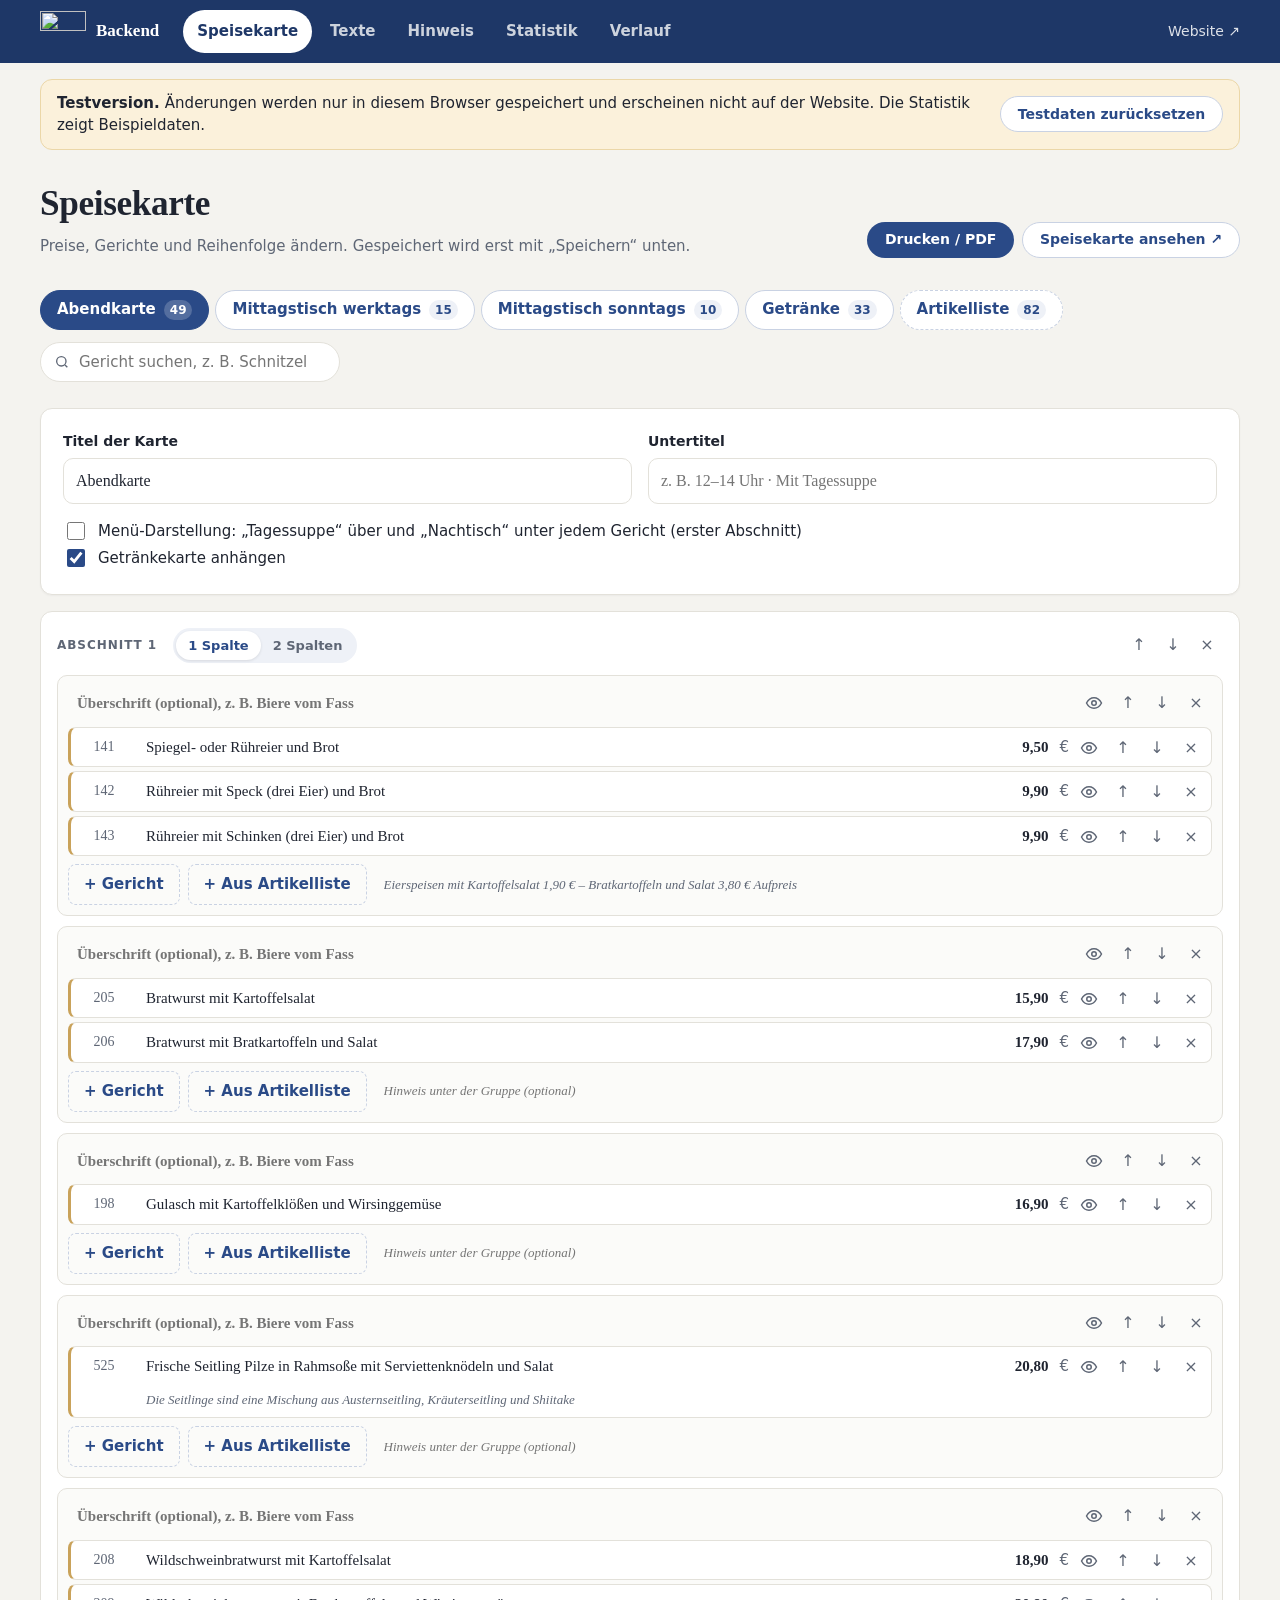
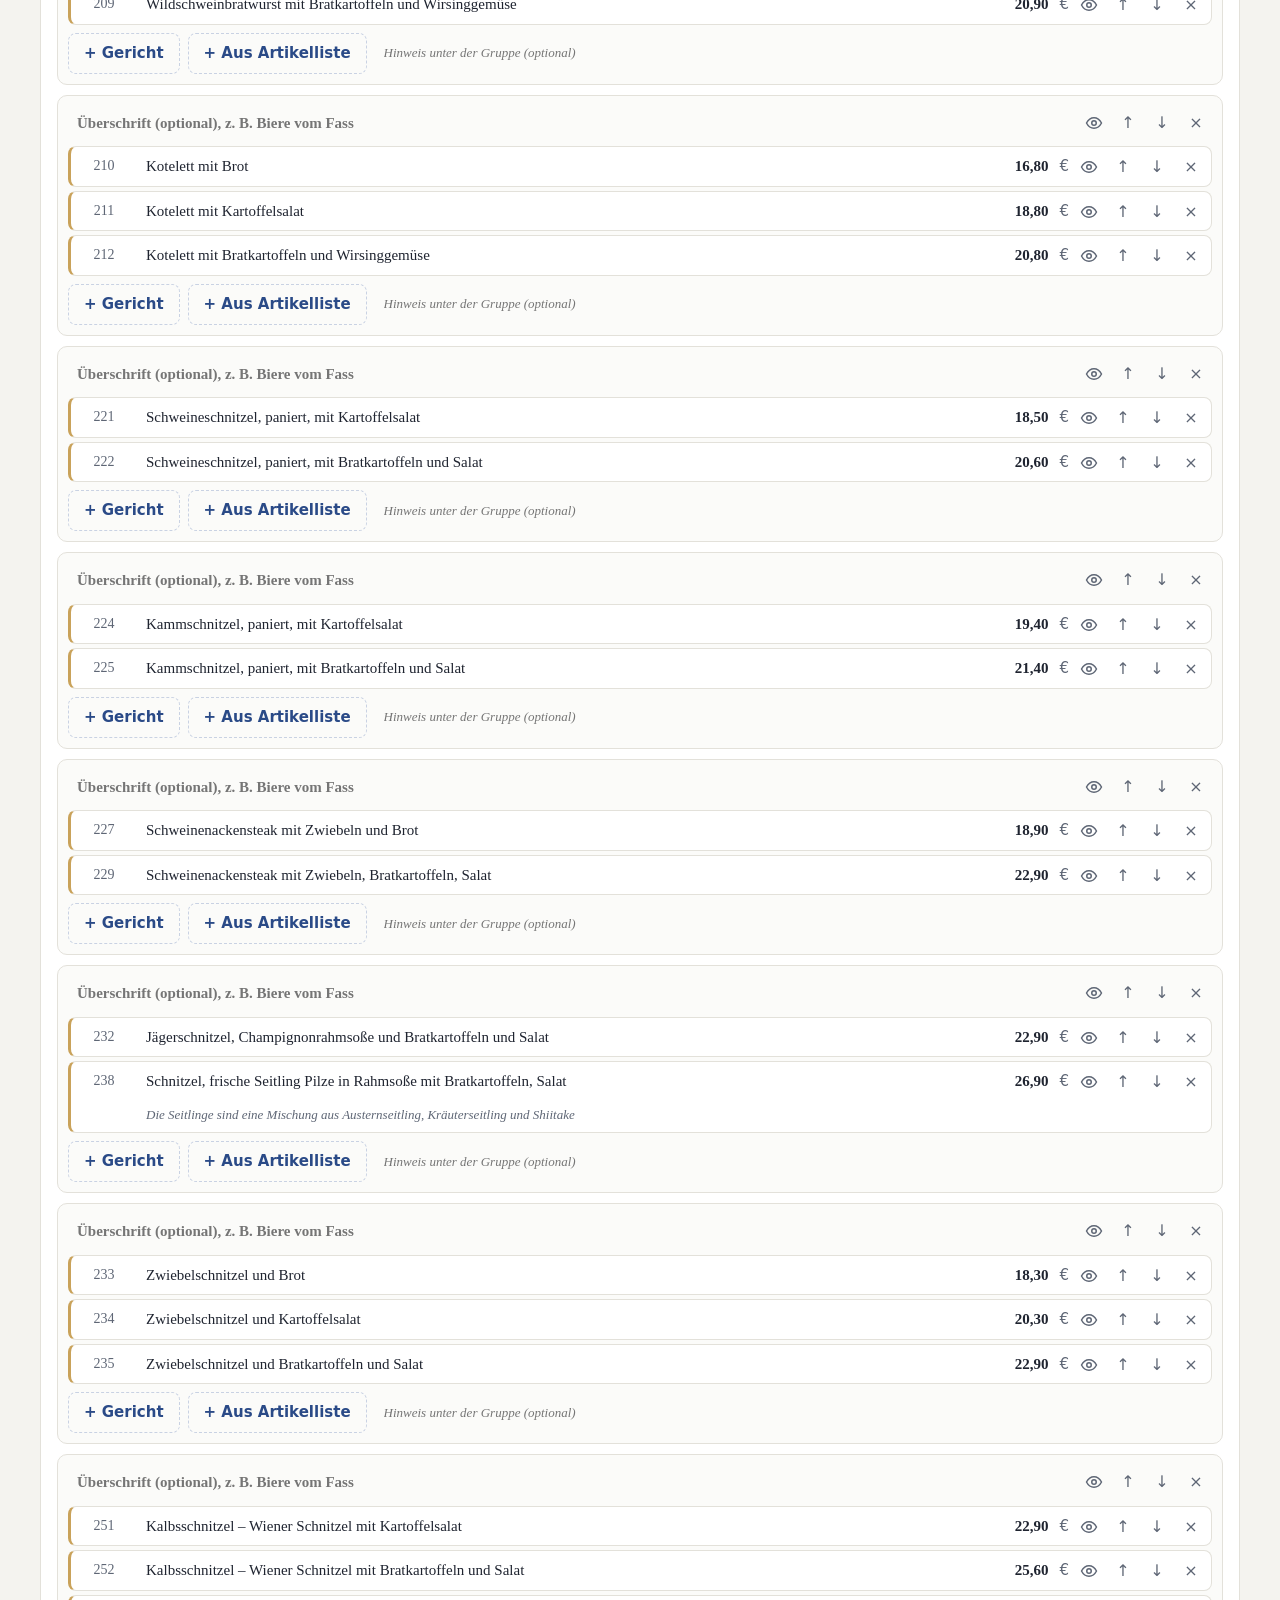
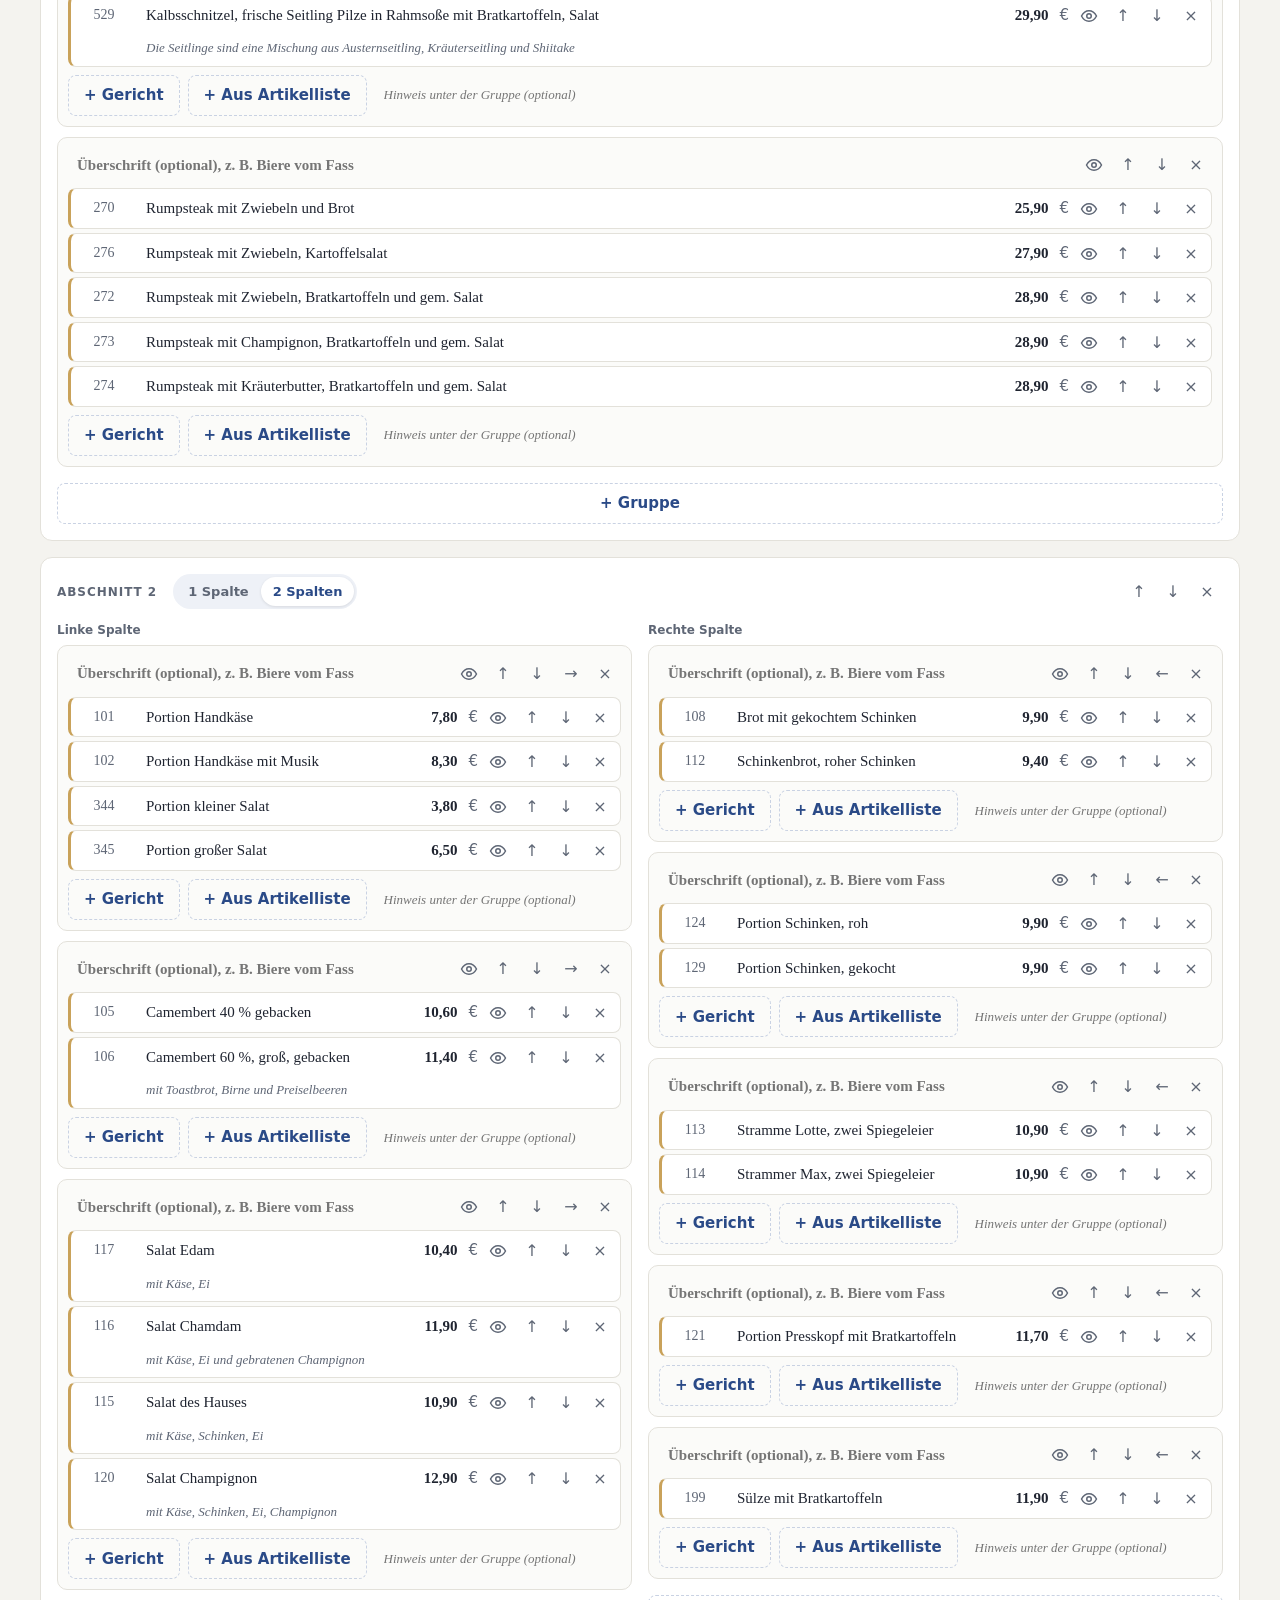
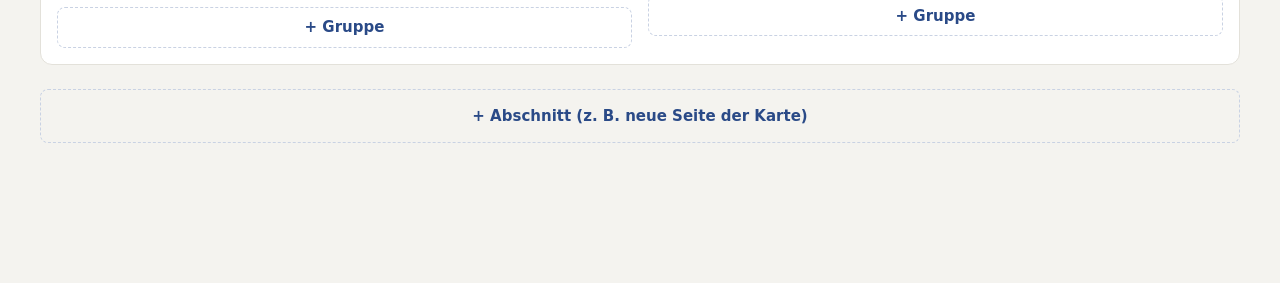
==== commit db7f74e5: "Vorschau aktualisiert" ====
--- a/admin/index.html
+++ b/admin/index.html
@@ -6,7 +6,7 @@
 <meta name="robots" content="noindex, nofollow">
 <title>Backend · Gasthof Hühnerkirche</title>
 <link rel="icon" href="/huehnerkirche-vorschau/assets/img/favicon.svg" type="image/svg+xml">
-<link rel="stylesheet" href="admin.css?v=17918951421791895142">
+<link rel="stylesheet" href="admin.css?v=17918964161791896416">
 </head>
 <body class="app" data-demo>
   <header class="top">
@@ -31,7 +31,7 @@
     <button type="button" class="btn btn--primary" data-speichern>Speichern</button>
   </div>
   <div class="toast" role="status" hidden></div>
-  <script type="application/json" id="start">{"csrf":"4fc21a8c3a22c551d17896d0b994b8e7ece3606ef941e0acd61ddc317594763f","user":"demo","speisekarte":{"karten":[{"id":"karte-abend","titel":"Abendkarte","untertitel":"","menue":false,"getraenke":true,"bereiche":[{"spalten":[[{"titel":"","hinweis":"Eierspeisen mit Kartoffelsalat 1,90 € – Bratkartoffeln und Salat 3,80 € Aufpreis","gerichte":[{"nr":"141","name":"Spiegel- oder Rühreier und Brot","preis":"9,50","zusatz":""},{"nr":"142","name":"Rühreier mit Speck (drei Eier) und Brot","preis":"9,90","zusatz":""},{"nr":"143","name":"Rühreier mit Schinken (drei Eier) und Brot","preis":"9,90","zusatz":""}]},{"titel":"","hinweis":"","gerichte":[{"nr":"205","name":"Bratwurst mit Kartoffelsalat","preis":"15,90","zusatz":""},{"nr":"206","name":"Bratwurst mit Bratkartoffeln und Salat","preis":"17,90","zusatz":""}]},{"titel":"","hinweis":"","gerichte":[{"nr":"198","name":"Gulasch mit Kartoffelklößen und Wirsinggemüse","preis":"16,90","zusatz":""}]},{"titel":"","hinweis":"","gerichte":[{"nr":"525","name":"Frische Seitling Pilze in Rahmsoße mit Serviettenknödeln und Salat","preis":"20,80","zusatz":"Die Seitlinge sind eine Mischung aus Austernseitling, Kräuterseitling und Shiitake"}]},{"titel":"","hinweis":"","gerichte":[{"nr":"208","name":"Wildschweinbratwurst mit Kartoffelsalat","preis":"18,90","zusatz":""},{"nr":"209","name":"Wildschweinbratwurst mit Bratkartoffeln und Wirsinggemüse","preis":"20,90","zusatz":""}]},{"titel":"","hinweis":"","gerichte":[{"nr":"210","name":"Kotelett mit Brot","preis":"16,80","zusatz":""},{"nr":"211","name":"Kotelett mit Kartoffelsalat","preis":"18,80","zusatz":""},{"nr":"212","name":"Kotelett mit Bratkartoffeln und Wirsinggemüse","preis":"20,80","zusatz":""}]},{"titel":"","hinweis":"","gerichte":[{"nr":"221","name":"Schweineschnitzel, paniert, mit Kartoffelsalat","preis":"18,50","zusatz":""},{"nr":"222","name":"Schweineschnitzel, paniert, mit Bratkartoffeln und Salat","preis":"20,60","zusatz":""}]},{"titel":"","hinweis":"","gerichte":[{"nr":"224","name":"Kammschnitzel, paniert, mit Kartoffelsalat","preis":"19,40","zusatz":""},{"nr":"225","name":"Kammschnitzel, paniert, mit Bratkartoffeln und Salat","preis":"21,40","zusatz":""}]},{"titel":"","hinweis":"","gerichte":[{"nr":"227","name":"Schweinenackensteak mit Zwiebeln und Brot","preis":"18,90","zusatz":""},{"nr":"229","name":"Schweinenackensteak mit Zwiebeln, Bratkartoffeln, Salat","preis":"22,90","zusatz":""}]},{"titel":"","hinweis":"","gerichte":[{"nr":"232","name":"Jägerschnitzel, Champignonrahmsoße und Bratkartoffeln und Salat","preis":"22,90","zusatz":""},{"nr":"238","name":"Schnitzel, frische Seitling Pilze in Rahmsoße mit Bratkartoffeln, Salat","preis":"26,90","zusatz":"Die Seitlinge sind eine Mischung aus Austernseitling, Kräuterseitling und Shiitake"}]},{"titel":"","hinweis":"","gerichte":[{"nr":"233","name":"Zwiebelschnitzel und Brot","preis":"18,30","zusatz":""},{"nr":"234","name":"Zwiebelschnitzel und Kartoffelsalat","preis":"20,30","zusatz":""},{"nr":"235","name":"Zwiebelschnitzel und Bratkartoffeln und Salat","preis":"22,90","zusatz":""}]},{"titel":"","hinweis":"","gerichte":[{"nr":"251","name":"Kalbsschnitzel – Wiener Schnitzel mit Kartoffelsalat","preis":"22,90","zusatz":""},{"nr":"252","name":"Kalbsschnitzel – Wiener Schnitzel mit Bratkartoffeln und Salat","preis":"25,60","zusatz":""},{"nr":"529","name":"Kalbsschnitzel, frische Seitling Pilze in Rahmsoße mit Bratkartoffeln, Salat","preis":"29,90","zusatz":"Die Seitlinge sind eine Mischung aus Austernseitling, Kräuterseitling und Shiitake"}]},{"titel":"","hinweis":"","gerichte":[{"nr":"270","name":"Rumpsteak mit Zwiebeln und Brot","preis":"25,90","zusatz":""},{"nr":"276","name":"Rumpsteak mit Zwiebeln, Kartoffelsalat","preis":"27,90","zusatz":""},{"nr":"272","name":"Rumpsteak mit Zwiebeln, Bratkartoffeln und gem. Salat","preis":"28,90","zusatz":""},{"nr":"273","name":"Rumpsteak mit Champignon, Bratkartoffeln und gem. Salat","preis":"28,90","zusatz":""},{"nr":"274","name":"Rumpsteak mit Kräuterbutter, Bratkartoffeln und gem. Salat","preis":"28,90","zusatz":""}]}]]},{"spalten":[[{"titel":"","hinweis":"","gerichte":[{"nr":"101","name":"Portion Handkäse","preis":"7,80","zusatz":""},{"nr":"102","name":"Portion Handkäse mit Musik","preis":"8,30","zusatz":""},{"nr":"344","name":"Portion kleiner Salat","preis":"3,80","zusatz":""},{"nr":"345","name":"Portion großer Salat","preis":"6,50","zusatz":""}]},{"titel":"","hinweis":"","gerichte":[{"nr":"105","name":"Camembert 40 % gebacken","preis":"10,60","zusatz":""},{"nr":"106","name":"Camembert 60 %, groß, gebacken","preis":"11,40","zusatz":"mit Toastbrot, Birne und Preiselbeeren"}]},{"titel":"","hinweis":"","gerichte":[{"nr":"117","name":"Salat Edam","preis":"10,40","zusatz":"mit Käse, Ei"},{"nr":"116","name":"Salat Chamdam","preis":"11,90","zusatz":"mit Käse, Ei und gebratenen Champignons"},{"nr":"115","name":"Salat des Hauses","preis":"10,90","zusatz":"mit Käse, Schinken, Ei"},{"nr":"120","name":"Salat Champignon","preis":"12,90","zusatz":"mit Käse, Schinken, Ei, Champignon"}]}],[{"titel":"","hinweis":"","gerichte":[{"nr":"108","name":"Brot mit gekochtem Schinken","preis":"9,90","zusatz":""},{"nr":"112","name":"Schinkenbrot, roher Schinken","preis":"9,40","zusatz":""}]},{"titel":"","hinweis":"","gerichte":[{"nr":"124","name":"Portion Schinken, roh","preis":"9,90","zusatz":""},{"nr":"129","name":"Portion Schinken, gekocht","preis":"9,90","zusatz":""}]},{"titel":"","hinweis":"","gerichte":[{"nr":"113","name":"Stramme Lotte, zwei Spiegeleier","preis":"10,90","zusatz":""},{"nr":"114","name":"Strammer Max, zwei Spiegeleier","preis":"10,90","zusatz":""}]},{"titel":"","hinweis":"","gerichte":[{"nr":"121","name":"Portion Presskopf mit Bratkartoffeln","preis":"11,70","zusatz":""}]},{"titel":"","hinweis":"","gerichte":[{"nr":"199","name":"Sülze mit Bratkartoffeln","preis":"11,90","zusatz":""}]}]]}]},{"id":"karte-mittag-werktags","titel":"Mittagstisch werktags","untertitel":"12–14 Uhr · Mit Tagessuppe","menue":false,"getraenke":true,"bereiche":[{"spalten":[[{"titel":"","hinweis":"","gerichte":[{"nr":"","name":"Gulasch mit Kartoffelklößen und Wirsing","preis":"17,90","zusatz":""},{"nr":"","name":"Bratwurst mit Bratkartoffeln und Kohlrabikarottengemüse","preis":"17,90","zusatz":""},{"nr":"","name":"Schweinsbraten mit Salzkartoffeln und Wirsinggemüse","preis":"17,90","zusatz":""},{"nr":"","name":"Kochfleisch mit Meerrettichsoße, Salzkartoffeln und Wirsinggemüse","preis":"18,90","zusatz":""},{"nr":"","name":"Wildschweinbratwurst mit Bratkartoffeln und Wirsinggemüse","preis":"19,90","zusatz":""},{"nr":"","name":"Sauerbraten vom Rind mit Serviettenknödeln und Wirsinggemüse","preis":"19,80","zusatz":""},{"nr":"","name":"Schnitzel mit Bratkartoffeln und Salat oder Wirsinggemüse","preis":"21,80","zusatz":""},{"nr":"","name":"Kotelett mit Bratkartoffeln und Wirsinggemüse","preis":"21,80","zusatz":""},{"nr":"","name":"Frische Seitling Pilze in Rahmsoße mit Serviettenknödeln, Salat","preis":"21,90","zusatz":"Die Seitlinge sind eine Mischung aus Austernseitling, Kräuterseitling und Shiitake"},{"nr":"","name":"Jägerschnitzel mit Bratkartoffeln und Salat","preis":"22,80","zusatz":""},{"nr":"","name":"Zwiebelschnitzel mit Bratkartoffeln und Salat","preis":"22,30","zusatz":""},{"nr":"","name":"Schweinekammsteak mit Zwiebeln, Bratkartoffeln, Wirsinggemüse","preis":"22,90","zusatz":""},{"nr":"","name":"Kalbsschnitzel mit Bratkartoffeln und gemischtem Salat","preis":"25,90","zusatz":""},{"nr":"","name":"Rumpsteak mit Zwiebeln oder Kräuterbutter, Bratkartoffeln, Salat","preis":"28,90","zusatz":""},{"nr":"","name":"Kalbschnitzel, frische Seitling Pilze in Rahmsoße mit Bratkartoffeln, Salat","preis":"29,90","zusatz":"Die Seitlinge sind eine Mischung aus Austernseitling, Kräuterseitling und Shiitake"}]}]]}]},{"id":"karte-mittag-sonntags","titel":"Mittagstisch sonntags","untertitel":"12–14 Uhr · Mit Tagessuppe und Nachtisch","menue":true,"getraenke":true,"bereiche":[{"spalten":[[{"titel":"","hinweis":"","gerichte":[{"nr":"","name":"Gulasch mit Spätzle und Kohlrabikarottengemüse","preis":"19,90","zusatz":""},{"nr":"","name":"Bratwurst mit Salzkartoffeln und Kohlrabikarottengemüse","preis":"21,90","zusatz":""},{"nr":"","name":"Kochfleisch mit Meerrettichsoße, Salzkartoffeln und Wirsinggemüse","preis":"23,40","zusatz":""},{"nr":"","name":"Schweinsbraten mit Serviettenknödel, Wirsinggemüse","preis":"23,40","zusatz":""},{"nr":"","name":"Wildschweinbratwurst mit Salzkartoffeln und Kohlrabikarottengemüse","preis":"23,40","zusatz":""},{"nr":"","name":"Sauerbraten mit Kartoffelklößen und Wirsinggemüse","preis":"24,80","zusatz":""},{"nr":"","name":"Waldpilze mit Serviettenknödel oder Spätzle und Salat","preis":"24,80","zusatz":""},{"nr":"","name":"Wildschweinragout, Preiselbeeren, Kartoffelklöße, Wirsinggemüse","preis":"24,80","zusatz":""},{"nr":"","name":"Wildschweinbraten, Preiselbeeren, Serviettenknödel, Wirsinggemüse","preis":"26,90","zusatz":""},{"nr":"","name":"Wildschweinbraten, Waldpilze, Preiselbeeren, Serviettenknödel, Salat","preis":"30,90","zusatz":""}]}]]}]}],"getraenke":{"bereiche":[{"spalten":[[{"titel":"","hinweis":"","gerichte":[{"nr":"1","name":"Glas Apfelwein 2,5 dl","preis":"2,30","zusatz":""},{"nr":"2","name":"Glas Apfelwein 5 dl","preis":"3,90","zusatz":""},{"nr":"13","name":"Glas Apfelwein 2,5 dl süß gespritzt","preis":"2,30","zusatz":""},{"nr":"14","name":"Glas Apfelwein 2,5 dl sauer gespritzt","preis":"2,30","zusatz":""}]},{"titel":"","hinweis":"","gerichte":[{"nr":"3","name":"Glas Apfelsaft 2 dl","preis":"2,20","zusatz":""},{"nr":"12","name":"Glas Apfelsaft 4 dl","preis":"3,90","zusatz":""}]},{"titel":"","hinweis":"","gerichte":[{"nr":"40","name":"Taunusquelle Medium 2 dl","preis":"2,20","zusatz":""},{"nr":"41","name":"Taunusquelle still 2 dl","preis":"2,20","zusatz":""},{"nr":"30","name":"Coca-Cola 2 dl","preis":"2,90","zusatz":""},{"nr":"32","name":"Fanta 2 dl","preis":"2,90","zusatz":""},{"nr":"34","name":"Spezi 2 dl","preis":"2,90","zusatz":""}]},{"titel":"","hinweis":"","gerichte":[{"nr":"43","name":"Bitter Lemon, Schweppes 2 dl","preis":"3,30","zusatz":""},{"nr":"46","name":"Glas Johannisbeernektar 2 dl","preis":"3,30","zusatz":""},{"nr":"47","name":"Flasche Traubensaft 2 dl","preis":"3,30","zusatz":""},{"nr":"48","name":"Flasche Orangensaft 2 dl","preis":"3,30","zusatz":""},{"nr":"38","name":"Glas Zitronenlimonade 2 dl","preis":"1,80","zusatz":""}]}],[{"titel":"Biere vom Fass","hinweis":"","gerichte":[{"nr":"7","name":"Landbier – dunkel 3 dl","preis":"3,50","zusatz":""},{"nr":"8","name":"Landbier – dunkel 5 dl","preis":"4,80","zusatz":""}]},{"titel":"","hinweis":"","gerichte":[{"nr":"5","name":"Andechser – hell 3 dl","preis":"3,50","zusatz":""},{"nr":"6","name":"Andechser – hell 5 dl","preis":"4,80","zusatz":""}]},{"titel":"","hinweis":"","gerichte":[{"nr":"9","name":"Würzburger Pils 3 dl","preis":"3,50","zusatz":""},{"nr":"10","name":"Würzburger Pils 5 dl","preis":"4,80","zusatz":""}]},{"titel":"Flaschenbier","hinweis":"","gerichte":[{"nr":"4","name":"Julius Echter Hefe Weizen 5 dl","preis":"4,40","zusatz":""},{"nr":"17","name":"Franziskaner Kristallweizen 5 dl","preis":"4,40","zusatz":""},{"nr":"29","name":"Erdinger Weizen Alkoholfrei 5 dl","preis":"4,40","zusatz":""},{"nr":"19","name":"Bitburger alkoholfrei 3 dl","preis":"3,50","zusatz":""},{"nr":"18","name":"Malzbier 2 dl","preis":"2,20","zusatz":""}]},{"titel":"","hinweis":"","gerichte":[{"nr":"310","name":"Glas Milch 2 dl","preis":"1,80","zusatz":""}]}]]},{"spalten":[[{"titel":"Wein im Ausschank je 2 dl Glas","hinweis":"","gerichte":[{"nr":"21","name":"Weingut Spreitzer, Riesling, lieblich","preis":"4,90","zusatz":""},{"nr":"22","name":"Weingut Spreitzer, Riesling, halbtrocken","preis":"4,90","zusatz":""},{"nr":"23","name":"Weingut Spreitzer, Riesling, trocken","preis":"4,90","zusatz":""},{"nr":"27","name":"Bickensohler, Grauer Burgunder, trocken","preis":"4,90","zusatz":""},{"nr":"24","name":"Weingut Spreitzer, Spätburgunder, Rotwein","preis":"4,90","zusatz":""}]}]]}]}},"inhalte":{"hero_ort":"Hünstetten, an der B417 · seit 1515","hero_titel":"Seit über 500 Jahren","hero_titel_akzent":"einen Umweg wert.","hero_text":"Gutbürgerliche Küche im denkmalgeschützten Vierseithof der Familie Alberti. Im Sommer sitzt man draußen im Hof.","einleitung_titel":"Ein Landgasthof an der B417","einleitung_absatz1":"Der Gasthof Hühnerkirche liegt etwas außerhalb von Hünstetten, direkt an der Bundesstraße zwischen Wald und Feld. Gekocht wird gutbürgerlich und hessisch, so wie in einem Landgasthof üblich.","einleitung_absatz2":"Auf den Tisch kommen Schnitzel, Braten und Bratkartoffeln, und die Portionen sind groß. Dazu gibt es unseren eigenen Apfelwein. Bei gutem Wetter kann man draußen im Hof sitzen.","oeffnungszeiten_text":"Mittagstisch gibt es von 12 bis 14 Uhr, abends kochen wir ab 17 Uhr. Montag und Freitag ist Ruhetag. Wenn Sie mit einer größeren Gruppe kommen oder feiern möchten, rufen Sie bitte vorher an.","speisekarte_text":"Abends, mittags unter der Woche und sonntags gibt es jeweils eine eigene Karte. Dazu kommen wechselnde Tagesgerichte."},"hinweis":{"aktiv":false,"text":"","von":"","bis":"","geschlossen":false}}</script>
-  <script src="admin.js?v=17918951421791895142" defer></script>
+  <script type="application/json" id="start">{"csrf":"81f6c98ddec63afbdcff6780bc938a7f911742b3212e73b441825b2cfeab50d3","user":"demo","speisekarte":{"karten":[{"id":"karte-abend","titel":"Abendkarte","untertitel":"","menue":false,"getraenke":true,"bereiche":[{"spalten":[[{"titel":"","hinweis":"Eierspeisen mit Kartoffelsalat 1,90 € – Bratkartoffeln und Salat 3,80 € Aufpreis","gerichte":[{"ref":"a001"},{"ref":"a002"},{"ref":"a003"}]},{"titel":"","hinweis":"","gerichte":[{"ref":"a004"},{"ref":"a005"}]},{"titel":"","hinweis":"","gerichte":[{"ref":"a006"}]},{"titel":"","hinweis":"","gerichte":[{"ref":"a007"}]},{"titel":"","hinweis":"","gerichte":[{"ref":"a008"},{"ref":"a009"}]},{"titel":"","hinweis":"","gerichte":[{"ref":"a010"},{"ref":"a011"},{"ref":"a012"}]},{"titel":"","hinweis":"","gerichte":[{"ref":"a013"},{"ref":"a014"}]},{"titel":"","hinweis":"","gerichte":[{"ref":"a015"},{"ref":"a016"}]},{"titel":"","hinweis":"","gerichte":[{"ref":"a017"},{"ref":"a018"}]},{"titel":"","hinweis":"","gerichte":[{"ref":"a019"},{"ref":"a020"}]},{"titel":"","hinweis":"","gerichte":[{"ref":"a021"},{"ref":"a022"},{"ref":"a023"}]},{"titel":"","hinweis":"","gerichte":[{"ref":"a024"},{"ref":"a025"},{"ref":"a026"}]},{"titel":"","hinweis":"","gerichte":[{"ref":"a027"},{"ref":"a028"},{"ref":"a029"},{"ref":"a030"},{"ref":"a031"}]}]]},{"spalten":[[{"titel":"","hinweis":"","gerichte":[{"ref":"a032"},{"ref":"a033"},{"ref":"a034"},{"ref":"a035"}]},{"titel":"","hinweis":"","gerichte":[{"ref":"a036"},{"ref":"a037"}]},{"titel":"","hinweis":"","gerichte":[{"ref":"a038"},{"ref":"a039"},{"ref":"a040"},{"ref":"a041"}]}],[{"titel":"","hinweis":"","gerichte":[{"ref":"a042"},{"ref":"a043"}]},{"titel":"","hinweis":"","gerichte":[{"ref":"a044"},{"ref":"a045"}]},{"titel":"","hinweis":"","gerichte":[{"ref":"a046"},{"ref":"a047"}]},{"titel":"","hinweis":"","gerichte":[{"ref":"a048"}]},{"titel":"","hinweis":"","gerichte":[{"ref":"a049"}]}]]}]},{"id":"karte-mittag-werktags","titel":"Mittagstisch werktags","untertitel":"12–14 Uhr · Mit Tagessuppe","menue":false,"getraenke":true,"bereiche":[{"spalten":[[{"titel":"","hinweis":"","gerichte":[{"nr":"","name":"Gulasch mit Kartoffelklößen und Wirsing","preis":"17,90","zusatz":""},{"nr":"","name":"Bratwurst mit Bratkartoffeln und Kohlrabikarottengemüse","preis":"17,90","zusatz":""},{"nr":"","name":"Schweinsbraten mit Salzkartoffeln und Wirsinggemüse","preis":"17,90","zusatz":""},{"nr":"","name":"Kochfleisch mit Meerrettichsoße, Salzkartoffeln und Wirsinggemüse","preis":"18,90","zusatz":""},{"nr":"","name":"Wildschweinbratwurst mit Bratkartoffeln und Wirsinggemüse","preis":"19,90","zusatz":""},{"nr":"","name":"Sauerbraten vom Rind mit Serviettenknödeln und Wirsinggemüse","preis":"19,80","zusatz":""},{"nr":"","name":"Schnitzel mit Bratkartoffeln und Salat oder Wirsinggemüse","preis":"21,80","zusatz":""},{"nr":"","name":"Kotelett mit Bratkartoffeln und Wirsinggemüse","preis":"21,80","zusatz":""},{"nr":"","name":"Frische Seitling Pilze in Rahmsoße mit Serviettenknödeln, Salat","preis":"21,90","zusatz":"Die Seitlinge sind eine Mischung aus Austernseitling, Kräuterseitling und Shiitake"},{"nr":"","name":"Jägerschnitzel mit Bratkartoffeln und Salat","preis":"22,80","zusatz":""},{"nr":"","name":"Zwiebelschnitzel mit Bratkartoffeln und Salat","preis":"22,30","zusatz":""},{"nr":"","name":"Schweinekammsteak mit Zwiebeln, Bratkartoffeln, Wirsinggemüse","preis":"22,90","zusatz":""},{"nr":"","name":"Kalbsschnitzel mit Bratkartoffeln und gemischtem Salat","preis":"25,90","zusatz":""},{"nr":"","name":"Rumpsteak mit Zwiebeln oder Kräuterbutter, Bratkartoffeln, Salat","preis":"28,90","zusatz":""},{"nr":"","name":"Kalbschnitzel, frische Seitling Pilze in Rahmsoße mit Bratkartoffeln, Salat","preis":"29,90","zusatz":"Die Seitlinge sind eine Mischung aus Austernseitling, Kräuterseitling und Shiitake"}]}]]}]},{"id":"karte-mittag-sonntags","titel":"Mittagstisch sonntags","untertitel":"12–14 Uhr · Mit Tagessuppe und Nachtisch","menue":true,"getraenke":true,"bereiche":[{"spalten":[[{"titel":"","hinweis":"","gerichte":[{"nr":"","name":"Gulasch mit Spätzle und Kohlrabikarottengemüse","preis":"19,90","zusatz":""},{"nr":"","name":"Bratwurst mit Salzkartoffeln und Kohlrabikarottengemüse","preis":"21,90","zusatz":""},{"nr":"","name":"Kochfleisch mit Meerrettichsoße, Salzkartoffeln und Wirsinggemüse","preis":"23,40","zusatz":""},{"nr":"","name":"Schweinsbraten mit Serviettenknödel, Wirsinggemüse","preis":"23,40","zusatz":""},{"nr":"","name":"Wildschweinbratwurst mit Salzkartoffeln und Kohlrabikarottengemüse","preis":"23,40","zusatz":""},{"nr":"","name":"Sauerbraten mit Kartoffelklößen und Wirsinggemüse","preis":"24,80","zusatz":""},{"nr":"","name":"Waldpilze mit Serviettenknödel oder Spätzle und Salat","preis":"24,80","zusatz":""},{"nr":"","name":"Wildschweinragout, Preiselbeeren, Kartoffelklöße, Wirsinggemüse","preis":"24,80","zusatz":""},{"nr":"","name":"Wildschweinbraten, Preiselbeeren, Serviettenknödel, Wirsinggemüse","preis":"26,90","zusatz":""},{"nr":"","name":"Wildschweinbraten, Waldpilze, Preiselbeeren, Serviettenknödel, Salat","preis":"30,90","zusatz":""}]}]]}]}],"getraenke":{"bereiche":[{"spalten":[[{"titel":"","hinweis":"","gerichte":[{"ref":"a050"},{"ref":"a051"},{"ref":"a052"},{"ref":"a053"}]},{"titel":"","hinweis":"","gerichte":[{"ref":"a054"},{"ref":"a055"}]},{"titel":"","hinweis":"","gerichte":[{"ref":"a056"},{"ref":"a057"},{"ref":"a058"},{"ref":"a059"},{"ref":"a060"}]},{"titel":"","hinweis":"","gerichte":[{"ref":"a061"},{"ref":"a062"},{"ref":"a063"},{"ref":"a064"},{"ref":"a065"}]}],[{"titel":"Biere vom Fass","hinweis":"","gerichte":[{"ref":"a066"},{"ref":"a067"}]},{"titel":"","hinweis":"","gerichte":[{"ref":"a068"},{"ref":"a069"}]},{"titel":"","hinweis":"","gerichte":[{"ref":"a070"},{"ref":"a071"}]},{"titel":"Flaschenbier","hinweis":"","gerichte":[{"ref":"a072"},{"ref":"a073"},{"ref":"a074"},{"ref":"a075"},{"ref":"a076"}]},{"titel":"","hinweis":"","gerichte":[{"ref":"a077"}]}]]},{"spalten":[[{"titel":"Wein im Ausschank je 2 dl Glas","hinweis":"","gerichte":[{"ref":"a078"},{"ref":"a079"},{"ref":"a080"},{"ref":"a081"},{"ref":"a082"}]}]]}]},"artikel":[{"id":"a001","nr":"141","name":"Spiegel- oder Rühreier und Brot","zusatz":"","preis":"9,50","gruppe":"Speisen"},{"id":"a002","nr":"142","name":"Rühreier mit Speck (drei Eier) und Brot","zusatz":"","preis":"9,90","gruppe":"Speisen"},{"id":"a003","nr":"143","name":"Rühreier mit Schinken (drei Eier) und Brot","zusatz":"","preis":"9,90","gruppe":"Speisen"},{"id":"a004","nr":"205","name":"Bratwurst mit Kartoffelsalat","zusatz":"","preis":"15,90","gruppe":"Speisen"},{"id":"a005","nr":"206","name":"Bratwurst mit Bratkartoffeln und Salat","zusatz":"","preis":"17,90","gruppe":"Speisen"},{"id":"a006","nr":"198","name":"Gulasch mit Kartoffelklößen und Wirsinggemüse","zusatz":"","preis":"16,90","gruppe":"Speisen"},{"id":"a007","nr":"525","name":"Frische Seitling Pilze in Rahmsoße mit Serviettenknödeln und Salat","zusatz":"Die Seitlinge sind eine Mischung aus Austernseitling, Kräuterseitling und Shiitake","preis":"20,80","gruppe":"Speisen"},{"id":"a008","nr":"208","name":"Wildschweinbratwurst mit Kartoffelsalat","zusatz":"","preis":"18,90","gruppe":"Speisen"},{"id":"a009","nr":"209","name":"Wildschweinbratwurst mit Bratkartoffeln und Wirsinggemüse","zusatz":"","preis":"20,90","gruppe":"Speisen"},{"id":"a010","nr":"210","name":"Kotelett mit Brot","zusatz":"","preis":"16,80","gruppe":"Speisen"},{"id":"a011","nr":"211","name":"Kotelett mit Kartoffelsalat","zusatz":"","preis":"18,80","gruppe":"Speisen"},{"id":"a012","nr":"212","name":"Kotelett mit Bratkartoffeln und Wirsinggemüse","zusatz":"","preis":"20,80","gruppe":"Speisen"},{"id":"a013","nr":"221","name":"Schweineschnitzel, paniert, mit Kartoffelsalat","zusatz":"","preis":"18,50","gruppe":"Speisen"},{"id":"a014","nr":"222","name":"Schweineschnitzel, paniert, mit Bratkartoffeln und Salat","zusatz":"","preis":"20,60","gruppe":"Speisen"},{"id":"a015","nr":"224","name":"Kammschnitzel, paniert, mit Kartoffelsalat","zusatz":"","preis":"19,40","gruppe":"Speisen"},{"id":"a016","nr":"225","name":"Kammschnitzel, paniert, mit Bratkartoffeln und Salat","zusatz":"","preis":"21,40","gruppe":"Speisen"},{"id":"a017","nr":"227","name":"Schweinenackensteak mit Zwiebeln und Brot","zusatz":"","preis":"18,90","gruppe":"Speisen"},{"id":"a018","nr":"229","name":"Schweinenackensteak mit Zwiebeln, Bratkartoffeln, Salat","zusatz":"","preis":"22,90","gruppe":"Speisen"},{"id":"a019","nr":"232","name":"Jägerschnitzel, Champignonrahmsoße und Bratkartoffeln und Salat","zusatz":"","preis":"22,90","gruppe":"Speisen"},{"id":"a020","nr":"238","name":"Schnitzel, frische Seitling Pilze in Rahmsoße mit Bratkartoffeln, Salat","zusatz":"Die Seitlinge sind eine Mischung aus Austernseitling, Kräuterseitling und Shiitake","preis":"26,90","gruppe":"Speisen"},{"id":"a021","nr":"233","name":"Zwiebelschnitzel und Brot","zusatz":"","preis":"18,30","gruppe":"Speisen"},{"id":"a022","nr":"234","name":"Zwiebelschnitzel und Kartoffelsalat","zusatz":"","preis":"20,30","gruppe":"Speisen"},{"id":"a023","nr":"235","name":"Zwiebelschnitzel und Bratkartoffeln und Salat","zusatz":"","preis":"22,90","gruppe":"Speisen"},{"id":"a024","nr":"251","name":"Kalbsschnitzel – Wiener Schnitzel mit Kartoffelsalat","zusatz":"","preis":"22,90","gruppe":"Speisen"},{"id":"a025","nr":"252","name":"Kalbsschnitzel – Wiener Schnitzel mit Bratkartoffeln und Salat","zusatz":"","preis":"25,60","gruppe":"Speisen"},{"id":"a026","nr":"529","name":"Kalbsschnitzel, frische Seitling Pilze in Rahmsoße mit Bratkartoffeln, Salat","zusatz":"Die Seitlinge sind eine Mischung aus Austernseitling, Kräuterseitling und Shiitake","preis":"29,90","gruppe":"Speisen"},{"id":"a027","nr":"270","name":"Rumpsteak mit Zwiebeln und Brot","zusatz":"","preis":"25,90","gruppe":"Speisen"},{"id":"a028","nr":"276","name":"Rumpsteak mit Zwiebeln, Kartoffelsalat","zusatz":"","preis":"27,90","gruppe":"Speisen"},{"id":"a029","nr":"272","name":"Rumpsteak mit Zwiebeln, Bratkartoffeln und gem. Salat","zusatz":"","preis":"28,90","gruppe":"Speisen"},{"id":"a030","nr":"273","name":"Rumpsteak mit Champignon, Bratkartoffeln und gem. Salat","zusatz":"","preis":"28,90","gruppe":"Speisen"},{"id":"a031","nr":"274","name":"Rumpsteak mit Kräuterbutter, Bratkartoffeln und gem. Salat","zusatz":"","preis":"28,90","gruppe":"Speisen"},{"id":"a032","nr":"101","name":"Portion Handkäse","zusatz":"","preis":"7,80","gruppe":"Speisen"},{"id":"a033","nr":"102","name":"Portion Handkäse mit Musik","zusatz":"","preis":"8,30","gruppe":"Speisen"},{"id":"a034","nr":"344","name":"Portion kleiner Salat","zusatz":"","preis":"3,80","gruppe":"Speisen"},{"id":"a035","nr":"345","name":"Portion großer Salat","zusatz":"","preis":"6,50","gruppe":"Speisen"},{"id":"a036","nr":"105","name":"Camembert 40 % gebacken","zusatz":"","preis":"10,60","gruppe":"Speisen"},{"id":"a037","nr":"106","name":"Camembert 60 %, groß, gebacken","zusatz":"mit Toastbrot, Birne und Preiselbeeren","preis":"11,40","gruppe":"Speisen"},{"id":"a038","nr":"117","name":"Salat Edam","zusatz":"mit Käse, Ei","preis":"10,40","gruppe":"Speisen"},{"id":"a039","nr":"116","name":"Salat Chamdam","zusatz":"mit Käse, Ei und gebratenen Champignons","preis":"11,90","gruppe":"Speisen"},{"id":"a040","nr":"115","name":"Salat des Hauses","zusatz":"mit Käse, Schinken, Ei","preis":"10,90","gruppe":"Speisen"},{"id":"a041","nr":"120","name":"Salat Champignon","zusatz":"mit Käse, Schinken, Ei, Champignon","preis":"12,90","gruppe":"Speisen"},{"id":"a042","nr":"108","name":"Brot mit gekochtem Schinken","zusatz":"","preis":"9,90","gruppe":"Speisen"},{"id":"a043","nr":"112","name":"Schinkenbrot, roher Schinken","zusatz":"","preis":"9,40","gruppe":"Speisen"},{"id":"a044","nr":"124","name":"Portion Schinken, roh","zusatz":"","preis":"9,90","gruppe":"Speisen"},{"id":"a045","nr":"129","name":"Portion Schinken, gekocht","zusatz":"","preis":"9,90","gruppe":"Speisen"},{"id":"a046","nr":"113","name":"Stramme Lotte, zwei Spiegeleier","zusatz":"","preis":"10,90","gruppe":"Speisen"},{"id":"a047","nr":"114","name":"Strammer Max, zwei Spiegeleier","zusatz":"","preis":"10,90","gruppe":"Speisen"},{"id":"a048","nr":"121","name":"Portion Presskopf mit Bratkartoffeln","zusatz":"","preis":"11,70","gruppe":"Speisen"},{"id":"a049","nr":"199","name":"Sülze mit Bratkartoffeln","zusatz":"","preis":"11,90","gruppe":"Speisen"},{"id":"a050","nr":"1","name":"Glas Apfelwein 2,5 dl","zusatz":"","preis":"2,30","gruppe":"Getränke"},{"id":"a051","nr":"2","name":"Glas Apfelwein 5 dl","zusatz":"","preis":"3,90","gruppe":"Getränke"},{"id":"a052","nr":"13","name":"Glas Apfelwein 2,5 dl süß gespritzt","zusatz":"","preis":"2,30","gruppe":"Getränke"},{"id":"a053","nr":"14","name":"Glas Apfelwein 2,5 dl sauer gespritzt","zusatz":"","preis":"2,30","gruppe":"Getränke"},{"id":"a054","nr":"3","name":"Glas Apfelsaft 2 dl","zusatz":"","preis":"2,20","gruppe":"Getränke"},{"id":"a055","nr":"12","name":"Glas Apfelsaft 4 dl","zusatz":"","preis":"3,90","gruppe":"Getränke"},{"id":"a056","nr":"40","name":"Taunusquelle Medium 2 dl","zusatz":"","preis":"2,20","gruppe":"Getränke"},{"id":"a057","nr":"41","name":"Taunusquelle still 2 dl","zusatz":"","preis":"2,20","gruppe":"Getränke"},{"id":"a058","nr":"30","name":"Coca-Cola 2 dl","zusatz":"","preis":"2,90","gruppe":"Getränke"},{"id":"a059","nr":"32","name":"Fanta 2 dl","zusatz":"","preis":"2,90","gruppe":"Getränke"},{"id":"a060","nr":"34","name":"Spezi 2 dl","zusatz":"","preis":"2,90","gruppe":"Getränke"},{"id":"a061","nr":"43","name":"Bitter Lemon, Schweppes 2 dl","zusatz":"","preis":"3,30","gruppe":"Getränke"},{"id":"a062","nr":"46","name":"Glas Johannisbeernektar 2 dl","zusatz":"","preis":"3,30","gruppe":"Getränke"},{"id":"a063","nr":"47","name":"Flasche Traubensaft 2 dl","zusatz":"","preis":"3,30","gruppe":"Getränke"},{"id":"a064","nr":"48","name":"Flasche Orangensaft 2 dl","zusatz":"","preis":"3,30","gruppe":"Getränke"},{"id":"a065","nr":"38","name":"Glas Zitronenlimonade 2 dl","zusatz":"","preis":"1,80","gruppe":"Getränke"},{"id":"a066","nr":"7","name":"Landbier – dunkel 3 dl","zusatz":"","preis":"3,50","gruppe":"Getränke"},{"id":"a067","nr":"8","name":"Landbier – dunkel 5 dl","zusatz":"","preis":"4,80","gruppe":"Getränke"},{"id":"a068","nr":"5","name":"Andechser – hell 3 dl","zusatz":"","preis":"3,50","gruppe":"Getränke"},{"id":"a069","nr":"6","name":"Andechser – hell 5 dl","zusatz":"","preis":"4,80","gruppe":"Getränke"},{"id":"a070","nr":"9","name":"Würzburger Pils 3 dl","zusatz":"","preis":"3,50","gruppe":"Getränke"},{"id":"a071","nr":"10","name":"Würzburger Pils 5 dl","zusatz":"","preis":"4,80","gruppe":"Getränke"},{"id":"a072","nr":"4","name":"Julius Echter Hefe Weizen 5 dl","zusatz":"","preis":"4,40","gruppe":"Getränke"},{"id":"a073","nr":"17","name":"Franziskaner Kristallweizen 5 dl","zusatz":"","preis":"4,40","gruppe":"Getränke"},{"id":"a074","nr":"29","name":"Erdinger Weizen Alkoholfrei 5 dl","zusatz":"","preis":"4,40","gruppe":"Getränke"},{"id":"a075","nr":"19","name":"Bitburger alkoholfrei 3 dl","zusatz":"","preis":"3,50","gruppe":"Getränke"},{"id":"a076","nr":"18","name":"Malzbier 2 dl","zusatz":"","preis":"2,20","gruppe":"Getränke"},{"id":"a077","nr":"310","name":"Glas Milch 2 dl","zusatz":"","preis":"1,80","gruppe":"Getränke"},{"id":"a078","nr":"21","name":"Weingut Spreitzer, Riesling, lieblich","zusatz":"","preis":"4,90","gruppe":"Getränke"},{"id":"a079","nr":"22","name":"Weingut Spreitzer, Riesling, halbtrocken","zusatz":"","preis":"4,90","gruppe":"Getränke"},{"id":"a080","nr":"23","name":"Weingut Spreitzer, Riesling, trocken","zusatz":"","preis":"4,90","gruppe":"Getränke"},{"id":"a081","nr":"27","name":"Bickensohler, Grauer Burgunder, trocken","zusatz":"","preis":"4,90","gruppe":"Getränke"},{"id":"a082","nr":"24","name":"Weingut Spreitzer, Spätburgunder, Rotwein","zusatz":"","preis":"4,90","gruppe":"Getränke"}]},"inhalte":{"hero_ort":"Hünstetten, an der B417 · seit 1515","hero_titel":"Seit über 500 Jahren","hero_titel_akzent":"einen Umweg wert.","hero_text":"Gutbürgerliche Küche im denkmalgeschützten Vierseithof der Familie Alberti. Im Sommer sitzt man draußen im Hof.","einleitung_titel":"Ein Landgasthof an der B417","einleitung_absatz1":"Der Gasthof Hühnerkirche liegt etwas außerhalb von Hünstetten, direkt an der Bundesstraße zwischen Wald und Feld. Gekocht wird gutbürgerlich und hessisch, so wie in einem Landgasthof üblich.","einleitung_absatz2":"Auf den Tisch kommen Schnitzel, Braten und Bratkartoffeln, und die Portionen sind groß. Dazu gibt es unseren eigenen Apfelwein. Bei gutem Wetter kann man draußen im Hof sitzen.","oeffnungszeiten_text":"Mittagstisch gibt es von 12 bis 14 Uhr, abends kochen wir ab 17 Uhr. Montag und Freitag ist Ruhetag. Wenn Sie mit einer größeren Gruppe kommen oder feiern möchten, rufen Sie bitte vorher an.","speisekarte_text":"Abends, mittags unter der Woche und sonntags gibt es jeweils eine eigene Karte. Dazu kommen wechselnde Tagesgerichte."},"hinweis":{"aktiv":false,"text":"","von":"","bis":"","geschlossen":false}}</script>
+  <script src="admin.js?v=17918964161791896416" defer></script>
 </body>
 </html>
--- a/admin/admin.css
+++ b/admin/admin.css
@@ -231,33 +231,80 @@
 .badge { flex: none; font-size: 12px; font-weight: 700; padding: 3px 9px; border-radius: 999px; background: #FBECE9; color: var(--err); }
 .pagehead__act { display: flex; flex-wrap: wrap; gap: 8px; }
 
-/* ---------- Druckansicht (A4) ---------- */
-#print { display: none; }
+/* ---------- Druckansicht (A4, je Karte 2 Seiten) ---------- */
+/* Am Bildschirm unsichtbar außerhalb des Fensters, damit die Höhe gemessen und eingepasst werden kann */
+#print { position: absolute; left: -10000px; top: 0; width: 176mm; font-family: var(--serif); color: #1a1a1a; line-height: 1.34; }
+#print .p-sheet { font-size: 10.2pt; }
+.p-sheet--folge .p-head { margin-bottom: 4mm; }
+.p-head { text-align: center; margin: 0 0 5mm; }
+.p-head img { width: 25mm; height: auto; display: block; margin: 0 auto 3mm; }
+.p-head h1 { font-family: var(--display); font-size: 1.85em; line-height: 1.15; margin: 0; color: #1E3767; letter-spacing: .01em; }
+.p-sheet--folge .p-head h1 { font-size: 1.45em; }
+.p-head__haus { font-family: var(--display); color: #8a6a2a !important; font-style: normal !important; font-size: .85em; letter-spacing: .14em; text-transform: uppercase; margin: 0 0 1mm !important; }
+.p-head p { margin: 1.5mm 0 0; font-style: italic; color: #6b6b6b; }
+.p-head::after { content: ""; display: block; width: 24mm; height: 0.5mm; background: #C9A25A; margin: 3.5mm auto 0; }
+.p-cols { margin: 0 auto 5mm; }
+.p-cols--1 { max-width: 138mm; }
+.p-cols--2 { display: flex; gap: 0 8mm; align-items: flex-start; }
+.p-cols--2 .p-col { flex: 1 1 0; min-width: 0; }
+.p-cols--2 .p-col + .p-col { border-left: 0.25mm solid #e4dfd2; padding-left: 8mm; }
+.p-cols + .p-cols { padding-top: 4mm; border-top: 0.25mm solid #e4dfd2; }
+.p-trenner { display: flex; align-items: center; gap: 4mm; margin: 2mm 0 4mm; font-family: var(--display); color: #1E3767; font-size: 1.2em; }
+.p-trenner::before, .p-trenner::after { content: ""; flex: 1; height: 0.5mm; background: #C9A25A; }
+.p-trenner + .p-cols { border-top: 0; padding-top: 0; }
+.p-grp { margin-bottom: 3.5mm; }
+.p-grp h3 { display: flex; align-items: center; gap: 3mm; font-family: var(--display); font-size: 1.08em; color: #1E3767; margin: 0 0 1.5mm; break-after: avoid; }
+.p-grp h3::before, .p-grp h3::after { content: ""; flex: 1; height: 0.25mm; background: #C9A25A; opacity: .7; }
+.p-dish { display: grid; grid-template-columns: 2.4em 1fr auto; column-gap: 2.5mm; align-items: baseline; padding: 0.7mm 0; break-inside: avoid; }
+.p-dish--ohne-nr { grid-template-columns: 1fr auto; }
+.p-nr { color: #8a8a8a; font-size: .83em; font-variant-numeric: tabular-nums; }
+.p-name { display: grid; }
+.p-name em { font-size: .88em; color: #6b6b6b; }
+.p-preis { white-space: nowrap; font-variant-numeric: tabular-nums lining-nums; align-self: end; padding-left: 2mm; }
+.p-hinweis { font-style: italic; color: #6b6b6b; font-size: .88em; margin: 1mm 0 0; text-align: center; }
+.p-menu { position: relative; display: grid; justify-items: center; text-align: center; padding: 1.5mm 22mm; break-inside: avoid; line-height: 1.28; }
+.p-menu + .p-menu { border-top: 0.25mm solid #eee8da; }
+.p-menu strong { font-weight: 600; font-size: 1.08em; margin: 0.4mm 0; }
+.p-menu .p-preis { position: absolute; right: 0; bottom: 1.5mm; }
+.p-course { font-style: italic; color: #8a8a8a; font-size: .83em; }
 @media print {
-  @page { size: A4; margin: 14mm 16mm 16mm; }
-  body { background: #fff; }
+  /* Eigene Randfelder: Chrome druckt dann kein Datum/Titel/URL (getestet mit Chrome 155). */
+  @page { size: A4; margin: 13mm 17mm 16mm; @top-center { content: "\200B"; }
+    @bottom-center { content: "Gasthof Hühnerkirche · Hühnerkirche 1 · 65510 Hünstetten · Telefon 06126 8321\A Im Preis sind Bedienung und Mehrwertsteuer enthalten. Zu Zusatzstoffen und Allergenen fragen Sie bitte unser Personal.";
+      white-space: pre; font-family: "Source Serif 4", Georgia, serif; font-size: 7.5pt; color: #777; vertical-align: top; padding-top: 3mm; } }
+  html, body { background: #fff !important; margin: 0; padding: 0; }
   body > *:not(#print) { display: none !important; }
-  #print { display: block; font-family: var(--serif); color: #111; font-size: 10.5pt; line-height: 1.35; }
-  .p-page--break { break-before: page; }
-  .p-head { text-align: center; margin-bottom: 7mm; }
-  .p-head img { width: 34mm; height: auto; display: block; margin: 0 auto 3mm; }
-  .p-head h1 { font-family: var(--display); font-size: 20pt; margin: 0; color: #1E3767; }
-  .p-head p { margin: 1mm 0 0; font-style: italic; color: #555; }
-  .p-head::after { content: ""; display: block; width: 30mm; height: 0.6mm; background: #C9A25A; margin: 4mm auto 0; }
-  .p-cols { display: grid; gap: 0 9mm; margin-bottom: 5mm; }
-  .p-cols--2 { grid-template-columns: 1fr 1fr; }
-  .p-cols--2 .p-col + .p-col { border-left: 0.3mm solid #ddd; padding-left: 9mm; }
-  .p-grp { break-inside: avoid; margin-bottom: 4mm; }
-  .p-grp h3 { font-family: var(--display); font-size: 11.5pt; color: #1E3767; margin: 0 0 1.5mm; text-align: center; }
-  .p-dish { display: grid; grid-template-columns: 9mm 1fr auto; gap: 0 3mm; align-items: baseline; padding: 0.8mm 0; break-inside: avoid; }
-  .p-cols .p-dish:not(:has(.p-nr)) { grid-template-columns: 1fr auto; }
-  .p-nr { color: #777; font-size: 9pt; }
-  .p-name strong { font-weight: 400; }
-  .p-name { display: grid; }
-  .p-zusatz { font-style: italic; color: #555; font-size: 9.5pt; }
-  .p-course { font-style: italic; color: #777; font-size: 9pt; }
-  .p-dish--menu { padding: 1.6mm 0; border-bottom: 0.2mm solid #eee; }
-  .p-preis { white-space: nowrap; font-variant-numeric: tabular-nums lining-nums; align-self: end; }
-  .p-hinweis { font-style: italic; color: #555; font-size: 9pt; margin: 1mm 0 0; }
-  .p-foot { margin-top: 6mm; padding-top: 3mm; border-top: 0.3mm solid #C9A25A; text-align: center; font-size: 8.5pt; color: #666; }
-}
+  #print { position: static; width: auto; }
+  .p-sheet + .p-sheet { break-before: page; }
+}
+
+/* ---------- Artikelliste & Preis-Abgleich ---------- */
+.row-info { grid-column: 2 / -1; display: flex; flex-wrap: wrap; align-items: center; gap: 6px 10px; padding: 0 8px 4px; font-size: 12.5px; }
+.dish-row:not(:focus-within):not(.is-flash) .match { display: none; } /* Abgleich nur beim Bearbeiten zeigen */
+.match { display: inline-flex; flex-wrap: wrap; align-items: center; gap: 6px; color: var(--muted); }
+.match__chip { border: 1px solid #D5DEEF; background: #EEF2FA; color: var(--brand); border-radius: 999px; padding: 3px 10px; font-size: 12.5px; font-weight: 600; cursor: pointer; }
+.match__chip:hover { border-color: var(--brand); }
+.match__chip.is-same { background: #EAF5EE; border-color: #CBE6D4; color: var(--ok); }
+.ref-tag { color: #7A5A1E; background: #FBF1DB; border-radius: 999px; padding: 2px 9px; font-weight: 600; }
+.frei-tag { color: var(--muted); font-style: italic; }
+.dish-row.is-ref { border-left: 3px solid var(--gold); }
+.dish-row.is-flash { animation: flash 2.4s ease; }
+@keyframes flash { 0%, 60% { box-shadow: 0 0 0 3px var(--gold); } 100% { box-shadow: none; } }
+.pills .pill--artikel { border-style: dashed; }
+.pills .pill--artikel[aria-pressed="true"] { border-style: solid; }
+.picker-wrap { position: relative; }
+.picker { position: absolute; z-index: 15; top: calc(100% + 6px); left: 0; width: min(440px, 86vw); background: #fff; border: 1px solid var(--line); border-radius: 12px; box-shadow: 0 20px 50px -20px rgba(0,0,0,.35); padding: 10px; }
+.picker[hidden] { display: none; }
+.picker__in { width: 100%; height: 40px; border: 1.5px solid var(--line); border-radius: 10px; padding: 0 12px; font: inherit; }
+.picker__in:focus { border-color: var(--brand); outline: none; }
+.picker__list { list-style: none; margin: 8px 0 0; padding: 0; max-height: 300px; overflow: auto; }
+.picker__list button { width: 100%; display: grid; grid-template-columns: 44px 1fr auto; gap: 8px; text-align: left; border: 0; background: none; padding: 8px; border-radius: 8px; cursor: pointer; font-family: var(--serif); font-size: 15px; }
+.picker__list button:hover, .picker__list button:focus { background: #EEF2FA; }
+.picker__nr { color: var(--muted); font-size: 13px; }
+.picker__preis { font-weight: 600; font-variant-numeric: tabular-nums; }
+.art-bar { display: flex; flex-wrap: wrap; gap: 10px; align-items: center; justify-content: space-between; margin-bottom: 12px; }
+.art-list { padding: 10px; }
+.art-row.is-frei { background: repeating-linear-gradient(135deg, #fff 0 8px, #FAF9F6 8px 16px); }
+.f-gruppe { height: 32px; border: 1px solid var(--line); border-radius: 8px; background: #fff; font: inherit; font-size: 13px; padding: 0 6px; color: var(--muted); }
+@media (max-width: 640px) { .row-info { grid-column: 1 / -1; } }
+.dishes .dish-row:not(:focus-within):not(.is-flash) .row-info { display: none; } /* Infos nur beim Bearbeiten */
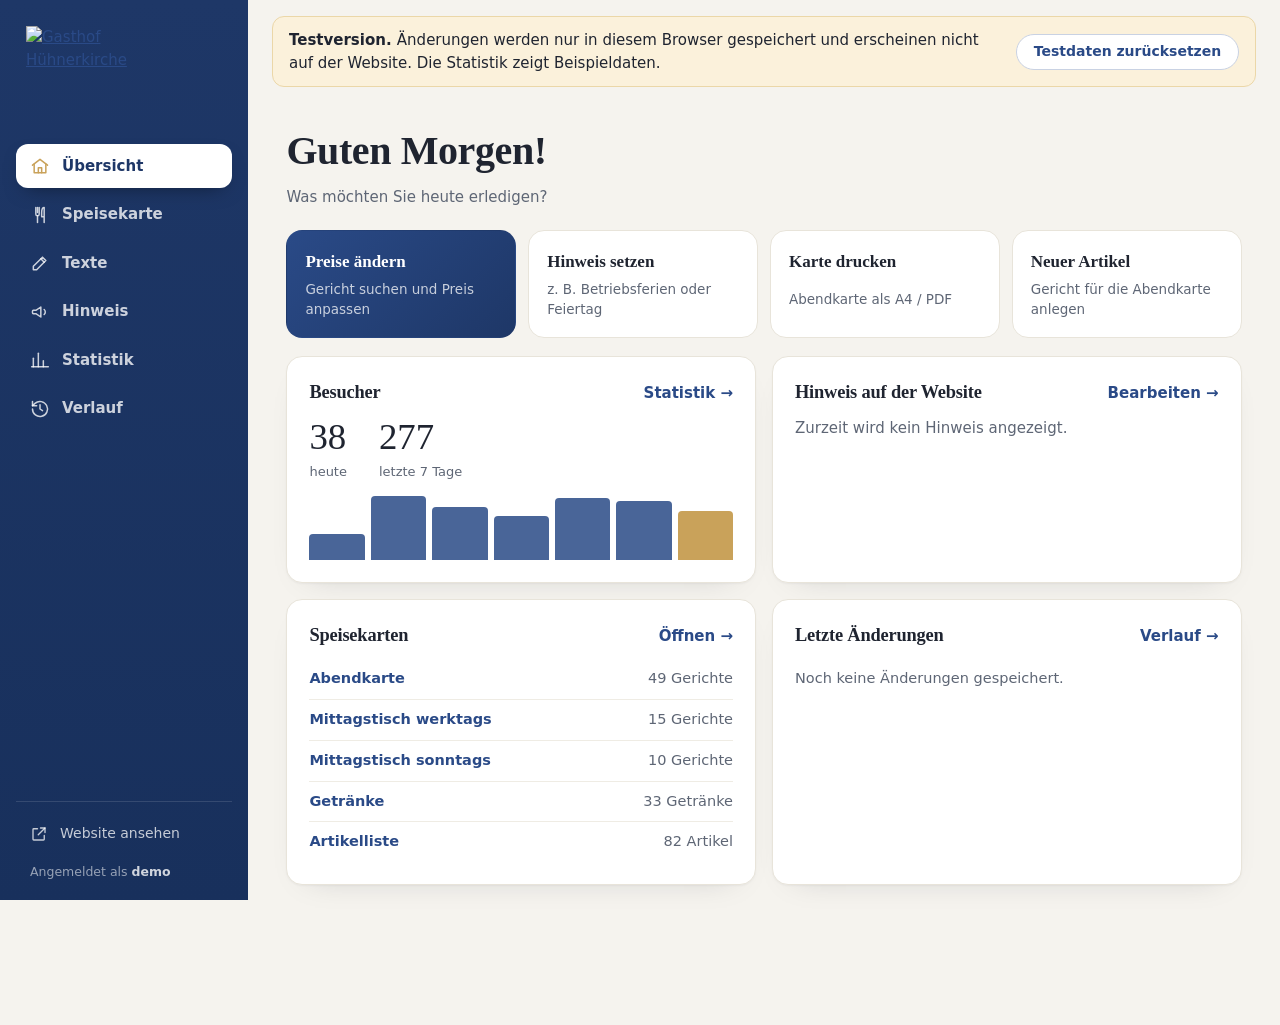
==== commit 8109acc7: "Vorschau aktualisiert" ====
--- a/admin/index.html
+++ b/admin/index.html
@@ -6,24 +6,24 @@
 <meta name="robots" content="noindex, nofollow">
 <title>Backend · Gasthof Hühnerkirche</title>
 <link rel="icon" href="/huehnerkirche-vorschau/assets/img/favicon.svg" type="image/svg+xml">
-<link rel="stylesheet" href="admin.css?v=17918964161791896416">
+<link rel="stylesheet" href="admin.css?v=17918966701791896763">
 </head>
 <body class="app" data-demo>
-  <header class="top">
-    <div class="top__in">
-      <a class="top__brand" href="./"><img src="/huehnerkirche-vorschau/assets/img/logo-light-480.png" alt="" width="52" height="45"><span>Backend</span></a>
-      <nav class="tabs" aria-label="Bereiche">
-        <button type="button" data-tab="speisekarte" aria-current="page">Speisekarte</button>
-        <button type="button" data-tab="texte">Texte</button>
-        <button type="button" data-tab="hinweis">Hinweis</button>
-        <button type="button" data-tab="statistik">Statistik</button>
-        <button type="button" data-tab="verlauf">Verlauf</button>
-      </nav>
-      <div class="top__end">
-        <a href="../" target="_blank" rel="noopener">Website ↗</a>
-              </div>
+  <aside class="side">
+    <a class="side__brand" href="./"><img src="/huehnerkirche-vorschau/assets/img/logo-light-480.png" alt="Gasthof Hühnerkirche" width="96" height="83"></a>
+    <nav class="tabs" aria-label="Bereiche">
+        <button type="button" data-tab="start" aria-current="page"><svg viewBox="0 0 24 24" fill="none" stroke="currentColor" stroke-width="1.8" stroke-linecap="round" stroke-linejoin="round" aria-hidden="true"><path d="M3 11l9-7 9 7"/><path d="M5 10v10h14V10"/><path d="M10 20v-6h4v6"/></svg><span>Übersicht</span></button>
+        <button type="button" data-tab="speisekarte"><svg viewBox="0 0 24 24" fill="none" stroke="currentColor" stroke-width="1.8" stroke-linecap="round" stroke-linejoin="round" aria-hidden="true"><path d="M7 3v8a2 2 0 0 0 2 2v8"/><path d="M11 3v8a2 2 0 0 1-2 2"/><path d="M9 3v6"/><path d="M17 21V3c-2 0-3 2-3 6v5h3"/></svg><span>Speisekarte</span></button>
+        <button type="button" data-tab="texte"><svg viewBox="0 0 24 24" fill="none" stroke="currentColor" stroke-width="1.8" stroke-linecap="round" stroke-linejoin="round" aria-hidden="true"><path d="M4 20h4L19 9l-4-4L4 16z"/><path d="M13 7l4 4"/></svg><span>Texte</span></button>
+        <button type="button" data-tab="hinweis"><svg viewBox="0 0 24 24" fill="none" stroke="currentColor" stroke-width="1.8" stroke-linecap="round" stroke-linejoin="round" aria-hidden="true"><path d="M3 11v2a1 1 0 0 0 1 1h3l6 4V6L7 10H4a1 1 0 0 0-1 1z"/><path d="M17 9a4 4 0 0 1 0 6"/></svg><span>Hinweis</span></button>
+        <button type="button" data-tab="statistik"><svg viewBox="0 0 24 24" fill="none" stroke="currentColor" stroke-width="1.8" stroke-linecap="round" stroke-linejoin="round" aria-hidden="true"><path d="M4 20V10"/><path d="M10 20V4"/><path d="M16 20v-7"/><path d="M22 20H2"/></svg><span>Statistik</span></button>
+        <button type="button" data-tab="verlauf"><svg viewBox="0 0 24 24" fill="none" stroke="currentColor" stroke-width="1.8" stroke-linecap="round" stroke-linejoin="round" aria-hidden="true"><path d="M3 12a9 9 0 1 0 3-6.7L3 8"/><path d="M3 3v5h5"/><path d="M12 7v5l3 2"/></svg><span>Verlauf</span></button>
+    </nav>
+    <div class="side__end">
+      <a href="../" target="_blank" rel="noopener"><svg viewBox="0 0 24 24" fill="none" stroke="currentColor" stroke-width="1.8" stroke-linecap="round" stroke-linejoin="round" aria-hidden="true"><path d="M14 4h6v6"/><path d="M20 4l-9 9"/><path d="M19 14v5a1 1 0 0 1-1 1H5a1 1 0 0 1-1-1V6a1 1 0 0 1 1-1h5"/></svg><span>Website ansehen</span></a>
+            <p class="side__user">Angemeldet als <strong>demo</strong></p>
     </div>
-  </header>
+  </aside>
   <main id="app" class="main" aria-live="polite"></main>
   <div class="savebar" hidden>
     <span class="savebar__msg">Ungespeicherte Änderungen</span>
@@ -31,7 +31,7 @@
     <button type="button" class="btn btn--primary" data-speichern>Speichern</button>
   </div>
   <div class="toast" role="status" hidden></div>
-  <script type="application/json" id="start">{"csrf":"81f6c98ddec63afbdcff6780bc938a7f911742b3212e73b441825b2cfeab50d3","user":"demo","speisekarte":{"karten":[{"id":"karte-abend","titel":"Abendkarte","untertitel":"","menue":false,"getraenke":true,"bereiche":[{"spalten":[[{"titel":"","hinweis":"Eierspeisen mit Kartoffelsalat 1,90 € – Bratkartoffeln und Salat 3,80 € Aufpreis","gerichte":[{"ref":"a001"},{"ref":"a002"},{"ref":"a003"}]},{"titel":"","hinweis":"","gerichte":[{"ref":"a004"},{"ref":"a005"}]},{"titel":"","hinweis":"","gerichte":[{"ref":"a006"}]},{"titel":"","hinweis":"","gerichte":[{"ref":"a007"}]},{"titel":"","hinweis":"","gerichte":[{"ref":"a008"},{"ref":"a009"}]},{"titel":"","hinweis":"","gerichte":[{"ref":"a010"},{"ref":"a011"},{"ref":"a012"}]},{"titel":"","hinweis":"","gerichte":[{"ref":"a013"},{"ref":"a014"}]},{"titel":"","hinweis":"","gerichte":[{"ref":"a015"},{"ref":"a016"}]},{"titel":"","hinweis":"","gerichte":[{"ref":"a017"},{"ref":"a018"}]},{"titel":"","hinweis":"","gerichte":[{"ref":"a019"},{"ref":"a020"}]},{"titel":"","hinweis":"","gerichte":[{"ref":"a021"},{"ref":"a022"},{"ref":"a023"}]},{"titel":"","hinweis":"","gerichte":[{"ref":"a024"},{"ref":"a025"},{"ref":"a026"}]},{"titel":"","hinweis":"","gerichte":[{"ref":"a027"},{"ref":"a028"},{"ref":"a029"},{"ref":"a030"},{"ref":"a031"}]}]]},{"spalten":[[{"titel":"","hinweis":"","gerichte":[{"ref":"a032"},{"ref":"a033"},{"ref":"a034"},{"ref":"a035"}]},{"titel":"","hinweis":"","gerichte":[{"ref":"a036"},{"ref":"a037"}]},{"titel":"","hinweis":"","gerichte":[{"ref":"a038"},{"ref":"a039"},{"ref":"a040"},{"ref":"a041"}]}],[{"titel":"","hinweis":"","gerichte":[{"ref":"a042"},{"ref":"a043"}]},{"titel":"","hinweis":"","gerichte":[{"ref":"a044"},{"ref":"a045"}]},{"titel":"","hinweis":"","gerichte":[{"ref":"a046"},{"ref":"a047"}]},{"titel":"","hinweis":"","gerichte":[{"ref":"a048"}]},{"titel":"","hinweis":"","gerichte":[{"ref":"a049"}]}]]}]},{"id":"karte-mittag-werktags","titel":"Mittagstisch werktags","untertitel":"12–14 Uhr · Mit Tagessuppe","menue":false,"getraenke":true,"bereiche":[{"spalten":[[{"titel":"","hinweis":"","gerichte":[{"nr":"","name":"Gulasch mit Kartoffelklößen und Wirsing","preis":"17,90","zusatz":""},{"nr":"","name":"Bratwurst mit Bratkartoffeln und Kohlrabikarottengemüse","preis":"17,90","zusatz":""},{"nr":"","name":"Schweinsbraten mit Salzkartoffeln und Wirsinggemüse","preis":"17,90","zusatz":""},{"nr":"","name":"Kochfleisch mit Meerrettichsoße, Salzkartoffeln und Wirsinggemüse","preis":"18,90","zusatz":""},{"nr":"","name":"Wildschweinbratwurst mit Bratkartoffeln und Wirsinggemüse","preis":"19,90","zusatz":""},{"nr":"","name":"Sauerbraten vom Rind mit Serviettenknödeln und Wirsinggemüse","preis":"19,80","zusatz":""},{"nr":"","name":"Schnitzel mit Bratkartoffeln und Salat oder Wirsinggemüse","preis":"21,80","zusatz":""},{"nr":"","name":"Kotelett mit Bratkartoffeln und Wirsinggemüse","preis":"21,80","zusatz":""},{"nr":"","name":"Frische Seitling Pilze in Rahmsoße mit Serviettenknödeln, Salat","preis":"21,90","zusatz":"Die Seitlinge sind eine Mischung aus Austernseitling, Kräuterseitling und Shiitake"},{"nr":"","name":"Jägerschnitzel mit Bratkartoffeln und Salat","preis":"22,80","zusatz":""},{"nr":"","name":"Zwiebelschnitzel mit Bratkartoffeln und Salat","preis":"22,30","zusatz":""},{"nr":"","name":"Schweinekammsteak mit Zwiebeln, Bratkartoffeln, Wirsinggemüse","preis":"22,90","zusatz":""},{"nr":"","name":"Kalbsschnitzel mit Bratkartoffeln und gemischtem Salat","preis":"25,90","zusatz":""},{"nr":"","name":"Rumpsteak mit Zwiebeln oder Kräuterbutter, Bratkartoffeln, Salat","preis":"28,90","zusatz":""},{"nr":"","name":"Kalbschnitzel, frische Seitling Pilze in Rahmsoße mit Bratkartoffeln, Salat","preis":"29,90","zusatz":"Die Seitlinge sind eine Mischung aus Austernseitling, Kräuterseitling und Shiitake"}]}]]}]},{"id":"karte-mittag-sonntags","titel":"Mittagstisch sonntags","untertitel":"12–14 Uhr · Mit Tagessuppe und Nachtisch","menue":true,"getraenke":true,"bereiche":[{"spalten":[[{"titel":"","hinweis":"","gerichte":[{"nr":"","name":"Gulasch mit Spätzle und Kohlrabikarottengemüse","preis":"19,90","zusatz":""},{"nr":"","name":"Bratwurst mit Salzkartoffeln und Kohlrabikarottengemüse","preis":"21,90","zusatz":""},{"nr":"","name":"Kochfleisch mit Meerrettichsoße, Salzkartoffeln und Wirsinggemüse","preis":"23,40","zusatz":""},{"nr":"","name":"Schweinsbraten mit Serviettenknödel, Wirsinggemüse","preis":"23,40","zusatz":""},{"nr":"","name":"Wildschweinbratwurst mit Salzkartoffeln und Kohlrabikarottengemüse","preis":"23,40","zusatz":""},{"nr":"","name":"Sauerbraten mit Kartoffelklößen und Wirsinggemüse","preis":"24,80","zusatz":""},{"nr":"","name":"Waldpilze mit Serviettenknödel oder Spätzle und Salat","preis":"24,80","zusatz":""},{"nr":"","name":"Wildschweinragout, Preiselbeeren, Kartoffelklöße, Wirsinggemüse","preis":"24,80","zusatz":""},{"nr":"","name":"Wildschweinbraten, Preiselbeeren, Serviettenknödel, Wirsinggemüse","preis":"26,90","zusatz":""},{"nr":"","name":"Wildschweinbraten, Waldpilze, Preiselbeeren, Serviettenknödel, Salat","preis":"30,90","zusatz":""}]}]]}]}],"getraenke":{"bereiche":[{"spalten":[[{"titel":"","hinweis":"","gerichte":[{"ref":"a050"},{"ref":"a051"},{"ref":"a052"},{"ref":"a053"}]},{"titel":"","hinweis":"","gerichte":[{"ref":"a054"},{"ref":"a055"}]},{"titel":"","hinweis":"","gerichte":[{"ref":"a056"},{"ref":"a057"},{"ref":"a058"},{"ref":"a059"},{"ref":"a060"}]},{"titel":"","hinweis":"","gerichte":[{"ref":"a061"},{"ref":"a062"},{"ref":"a063"},{"ref":"a064"},{"ref":"a065"}]}],[{"titel":"Biere vom Fass","hinweis":"","gerichte":[{"ref":"a066"},{"ref":"a067"}]},{"titel":"","hinweis":"","gerichte":[{"ref":"a068"},{"ref":"a069"}]},{"titel":"","hinweis":"","gerichte":[{"ref":"a070"},{"ref":"a071"}]},{"titel":"Flaschenbier","hinweis":"","gerichte":[{"ref":"a072"},{"ref":"a073"},{"ref":"a074"},{"ref":"a075"},{"ref":"a076"}]},{"titel":"","hinweis":"","gerichte":[{"ref":"a077"}]}]]},{"spalten":[[{"titel":"Wein im Ausschank je 2 dl Glas","hinweis":"","gerichte":[{"ref":"a078"},{"ref":"a079"},{"ref":"a080"},{"ref":"a081"},{"ref":"a082"}]}]]}]},"artikel":[{"id":"a001","nr":"141","name":"Spiegel- oder Rühreier und Brot","zusatz":"","preis":"9,50","gruppe":"Speisen"},{"id":"a002","nr":"142","name":"Rühreier mit Speck (drei Eier) und Brot","zusatz":"","preis":"9,90","gruppe":"Speisen"},{"id":"a003","nr":"143","name":"Rühreier mit Schinken (drei Eier) und Brot","zusatz":"","preis":"9,90","gruppe":"Speisen"},{"id":"a004","nr":"205","name":"Bratwurst mit Kartoffelsalat","zusatz":"","preis":"15,90","gruppe":"Speisen"},{"id":"a005","nr":"206","name":"Bratwurst mit Bratkartoffeln und Salat","zusatz":"","preis":"17,90","gruppe":"Speisen"},{"id":"a006","nr":"198","name":"Gulasch mit Kartoffelklößen und Wirsinggemüse","zusatz":"","preis":"16,90","gruppe":"Speisen"},{"id":"a007","nr":"525","name":"Frische Seitling Pilze in Rahmsoße mit Serviettenknödeln und Salat","zusatz":"Die Seitlinge sind eine Mischung aus Austernseitling, Kräuterseitling und Shiitake","preis":"20,80","gruppe":"Speisen"},{"id":"a008","nr":"208","name":"Wildschweinbratwurst mit Kartoffelsalat","zusatz":"","preis":"18,90","gruppe":"Speisen"},{"id":"a009","nr":"209","name":"Wildschweinbratwurst mit Bratkartoffeln und Wirsinggemüse","zusatz":"","preis":"20,90","gruppe":"Speisen"},{"id":"a010","nr":"210","name":"Kotelett mit Brot","zusatz":"","preis":"16,80","gruppe":"Speisen"},{"id":"a011","nr":"211","name":"Kotelett mit Kartoffelsalat","zusatz":"","preis":"18,80","gruppe":"Speisen"},{"id":"a012","nr":"212","name":"Kotelett mit Bratkartoffeln und Wirsinggemüse","zusatz":"","preis":"20,80","gruppe":"Speisen"},{"id":"a013","nr":"221","name":"Schweineschnitzel, paniert, mit Kartoffelsalat","zusatz":"","preis":"18,50","gruppe":"Speisen"},{"id":"a014","nr":"222","name":"Schweineschnitzel, paniert, mit Bratkartoffeln und Salat","zusatz":"","preis":"20,60","gruppe":"Speisen"},{"id":"a015","nr":"224","name":"Kammschnitzel, paniert, mit Kartoffelsalat","zusatz":"","preis":"19,40","gruppe":"Speisen"},{"id":"a016","nr":"225","name":"Kammschnitzel, paniert, mit Bratkartoffeln und Salat","zusatz":"","preis":"21,40","gruppe":"Speisen"},{"id":"a017","nr":"227","name":"Schweinenackensteak mit Zwiebeln und Brot","zusatz":"","preis":"18,90","gruppe":"Speisen"},{"id":"a018","nr":"229","name":"Schweinenackensteak mit Zwiebeln, Bratkartoffeln, Salat","zusatz":"","preis":"22,90","gruppe":"Speisen"},{"id":"a019","nr":"232","name":"Jägerschnitzel, Champignonrahmsoße und Bratkartoffeln und Salat","zusatz":"","preis":"22,90","gruppe":"Speisen"},{"id":"a020","nr":"238","name":"Schnitzel, frische Seitling Pilze in Rahmsoße mit Bratkartoffeln, Salat","zusatz":"Die Seitlinge sind eine Mischung aus Austernseitling, Kräuterseitling und Shiitake","preis":"26,90","gruppe":"Speisen"},{"id":"a021","nr":"233","name":"Zwiebelschnitzel und Brot","zusatz":"","preis":"18,30","gruppe":"Speisen"},{"id":"a022","nr":"234","name":"Zwiebelschnitzel und Kartoffelsalat","zusatz":"","preis":"20,30","gruppe":"Speisen"},{"id":"a023","nr":"235","name":"Zwiebelschnitzel und Bratkartoffeln und Salat","zusatz":"","preis":"22,90","gruppe":"Speisen"},{"id":"a024","nr":"251","name":"Kalbsschnitzel – Wiener Schnitzel mit Kartoffelsalat","zusatz":"","preis":"22,90","gruppe":"Speisen"},{"id":"a025","nr":"252","name":"Kalbsschnitzel – Wiener Schnitzel mit Bratkartoffeln und Salat","zusatz":"","preis":"25,60","gruppe":"Speisen"},{"id":"a026","nr":"529","name":"Kalbsschnitzel, frische Seitling Pilze in Rahmsoße mit Bratkartoffeln, Salat","zusatz":"Die Seitlinge sind eine Mischung aus Austernseitling, Kräuterseitling und Shiitake","preis":"29,90","gruppe":"Speisen"},{"id":"a027","nr":"270","name":"Rumpsteak mit Zwiebeln und Brot","zusatz":"","preis":"25,90","gruppe":"Speisen"},{"id":"a028","nr":"276","name":"Rumpsteak mit Zwiebeln, Kartoffelsalat","zusatz":"","preis":"27,90","gruppe":"Speisen"},{"id":"a029","nr":"272","name":"Rumpsteak mit Zwiebeln, Bratkartoffeln und gem. Salat","zusatz":"","preis":"28,90","gruppe":"Speisen"},{"id":"a030","nr":"273","name":"Rumpsteak mit Champignon, Bratkartoffeln und gem. Salat","zusatz":"","preis":"28,90","gruppe":"Speisen"},{"id":"a031","nr":"274","name":"Rumpsteak mit Kräuterbutter, Bratkartoffeln und gem. Salat","zusatz":"","preis":"28,90","gruppe":"Speisen"},{"id":"a032","nr":"101","name":"Portion Handkäse","zusatz":"","preis":"7,80","gruppe":"Speisen"},{"id":"a033","nr":"102","name":"Portion Handkäse mit Musik","zusatz":"","preis":"8,30","gruppe":"Speisen"},{"id":"a034","nr":"344","name":"Portion kleiner Salat","zusatz":"","preis":"3,80","gruppe":"Speisen"},{"id":"a035","nr":"345","name":"Portion großer Salat","zusatz":"","preis":"6,50","gruppe":"Speisen"},{"id":"a036","nr":"105","name":"Camembert 40 % gebacken","zusatz":"","preis":"10,60","gruppe":"Speisen"},{"id":"a037","nr":"106","name":"Camembert 60 %, groß, gebacken","zusatz":"mit Toastbrot, Birne und Preiselbeeren","preis":"11,40","gruppe":"Speisen"},{"id":"a038","nr":"117","name":"Salat Edam","zusatz":"mit Käse, Ei","preis":"10,40","gruppe":"Speisen"},{"id":"a039","nr":"116","name":"Salat Chamdam","zusatz":"mit Käse, Ei und gebratenen Champignons","preis":"11,90","gruppe":"Speisen"},{"id":"a040","nr":"115","name":"Salat des Hauses","zusatz":"mit Käse, Schinken, Ei","preis":"10,90","gruppe":"Speisen"},{"id":"a041","nr":"120","name":"Salat Champignon","zusatz":"mit Käse, Schinken, Ei, Champignon","preis":"12,90","gruppe":"Speisen"},{"id":"a042","nr":"108","name":"Brot mit gekochtem Schinken","zusatz":"","preis":"9,90","gruppe":"Speisen"},{"id":"a043","nr":"112","name":"Schinkenbrot, roher Schinken","zusatz":"","preis":"9,40","gruppe":"Speisen"},{"id":"a044","nr":"124","name":"Portion Schinken, roh","zusatz":"","preis":"9,90","gruppe":"Speisen"},{"id":"a045","nr":"129","name":"Portion Schinken, gekocht","zusatz":"","preis":"9,90","gruppe":"Speisen"},{"id":"a046","nr":"113","name":"Stramme Lotte, zwei Spiegeleier","zusatz":"","preis":"10,90","gruppe":"Speisen"},{"id":"a047","nr":"114","name":"Strammer Max, zwei Spiegeleier","zusatz":"","preis":"10,90","gruppe":"Speisen"},{"id":"a048","nr":"121","name":"Portion Presskopf mit Bratkartoffeln","zusatz":"","preis":"11,70","gruppe":"Speisen"},{"id":"a049","nr":"199","name":"Sülze mit Bratkartoffeln","zusatz":"","preis":"11,90","gruppe":"Speisen"},{"id":"a050","nr":"1","name":"Glas Apfelwein 2,5 dl","zusatz":"","preis":"2,30","gruppe":"Getränke"},{"id":"a051","nr":"2","name":"Glas Apfelwein 5 dl","zusatz":"","preis":"3,90","gruppe":"Getränke"},{"id":"a052","nr":"13","name":"Glas Apfelwein 2,5 dl süß gespritzt","zusatz":"","preis":"2,30","gruppe":"Getränke"},{"id":"a053","nr":"14","name":"Glas Apfelwein 2,5 dl sauer gespritzt","zusatz":"","preis":"2,30","gruppe":"Getränke"},{"id":"a054","nr":"3","name":"Glas Apfelsaft 2 dl","zusatz":"","preis":"2,20","gruppe":"Getränke"},{"id":"a055","nr":"12","name":"Glas Apfelsaft 4 dl","zusatz":"","preis":"3,90","gruppe":"Getränke"},{"id":"a056","nr":"40","name":"Taunusquelle Medium 2 dl","zusatz":"","preis":"2,20","gruppe":"Getränke"},{"id":"a057","nr":"41","name":"Taunusquelle still 2 dl","zusatz":"","preis":"2,20","gruppe":"Getränke"},{"id":"a058","nr":"30","name":"Coca-Cola 2 dl","zusatz":"","preis":"2,90","gruppe":"Getränke"},{"id":"a059","nr":"32","name":"Fanta 2 dl","zusatz":"","preis":"2,90","gruppe":"Getränke"},{"id":"a060","nr":"34","name":"Spezi 2 dl","zusatz":"","preis":"2,90","gruppe":"Getränke"},{"id":"a061","nr":"43","name":"Bitter Lemon, Schweppes 2 dl","zusatz":"","preis":"3,30","gruppe":"Getränke"},{"id":"a062","nr":"46","name":"Glas Johannisbeernektar 2 dl","zusatz":"","preis":"3,30","gruppe":"Getränke"},{"id":"a063","nr":"47","name":"Flasche Traubensaft 2 dl","zusatz":"","preis":"3,30","gruppe":"Getränke"},{"id":"a064","nr":"48","name":"Flasche Orangensaft 2 dl","zusatz":"","preis":"3,30","gruppe":"Getränke"},{"id":"a065","nr":"38","name":"Glas Zitronenlimonade 2 dl","zusatz":"","preis":"1,80","gruppe":"Getränke"},{"id":"a066","nr":"7","name":"Landbier – dunkel 3 dl","zusatz":"","preis":"3,50","gruppe":"Getränke"},{"id":"a067","nr":"8","name":"Landbier – dunkel 5 dl","zusatz":"","preis":"4,80","gruppe":"Getränke"},{"id":"a068","nr":"5","name":"Andechser – hell 3 dl","zusatz":"","preis":"3,50","gruppe":"Getränke"},{"id":"a069","nr":"6","name":"Andechser – hell 5 dl","zusatz":"","preis":"4,80","gruppe":"Getränke"},{"id":"a070","nr":"9","name":"Würzburger Pils 3 dl","zusatz":"","preis":"3,50","gruppe":"Getränke"},{"id":"a071","nr":"10","name":"Würzburger Pils 5 dl","zusatz":"","preis":"4,80","gruppe":"Getränke"},{"id":"a072","nr":"4","name":"Julius Echter Hefe Weizen 5 dl","zusatz":"","preis":"4,40","gruppe":"Getränke"},{"id":"a073","nr":"17","name":"Franziskaner Kristallweizen 5 dl","zusatz":"","preis":"4,40","gruppe":"Getränke"},{"id":"a074","nr":"29","name":"Erdinger Weizen Alkoholfrei 5 dl","zusatz":"","preis":"4,40","gruppe":"Getränke"},{"id":"a075","nr":"19","name":"Bitburger alkoholfrei 3 dl","zusatz":"","preis":"3,50","gruppe":"Getränke"},{"id":"a076","nr":"18","name":"Malzbier 2 dl","zusatz":"","preis":"2,20","gruppe":"Getränke"},{"id":"a077","nr":"310","name":"Glas Milch 2 dl","zusatz":"","preis":"1,80","gruppe":"Getränke"},{"id":"a078","nr":"21","name":"Weingut Spreitzer, Riesling, lieblich","zusatz":"","preis":"4,90","gruppe":"Getränke"},{"id":"a079","nr":"22","name":"Weingut Spreitzer, Riesling, halbtrocken","zusatz":"","preis":"4,90","gruppe":"Getränke"},{"id":"a080","nr":"23","name":"Weingut Spreitzer, Riesling, trocken","zusatz":"","preis":"4,90","gruppe":"Getränke"},{"id":"a081","nr":"27","name":"Bickensohler, Grauer Burgunder, trocken","zusatz":"","preis":"4,90","gruppe":"Getränke"},{"id":"a082","nr":"24","name":"Weingut Spreitzer, Spätburgunder, Rotwein","zusatz":"","preis":"4,90","gruppe":"Getränke"}]},"inhalte":{"hero_ort":"Hünstetten, an der B417 · seit 1515","hero_titel":"Seit über 500 Jahren","hero_titel_akzent":"einen Umweg wert.","hero_text":"Gutbürgerliche Küche im denkmalgeschützten Vierseithof der Familie Alberti. Im Sommer sitzt man draußen im Hof.","einleitung_titel":"Ein Landgasthof an der B417","einleitung_absatz1":"Der Gasthof Hühnerkirche liegt etwas außerhalb von Hünstetten, direkt an der Bundesstraße zwischen Wald und Feld. Gekocht wird gutbürgerlich und hessisch, so wie in einem Landgasthof üblich.","einleitung_absatz2":"Auf den Tisch kommen Schnitzel, Braten und Bratkartoffeln, und die Portionen sind groß. Dazu gibt es unseren eigenen Apfelwein. Bei gutem Wetter kann man draußen im Hof sitzen.","oeffnungszeiten_text":"Mittagstisch gibt es von 12 bis 14 Uhr, abends kochen wir ab 17 Uhr. Montag und Freitag ist Ruhetag. Wenn Sie mit einer größeren Gruppe kommen oder feiern möchten, rufen Sie bitte vorher an.","speisekarte_text":"Abends, mittags unter der Woche und sonntags gibt es jeweils eine eigene Karte. Dazu kommen wechselnde Tagesgerichte."},"hinweis":{"aktiv":false,"text":"","von":"","bis":"","geschlossen":false}}</script>
-  <script src="admin.js?v=17918964161791896416" defer></script>
+  <script type="application/json" id="start">{"csrf":"d5460db5646fe0b8981ef948625ec1b6437956da9854f672e36548db8eba1247","user":"demo","speisekarte":{"karten":[{"id":"karte-abend","titel":"Abendkarte","untertitel":"","menue":false,"getraenke":true,"bereiche":[{"spalten":[[{"titel":"","hinweis":"Eierspeisen mit Kartoffelsalat 1,90 € – Bratkartoffeln und Salat 3,80 € Aufpreis","gerichte":[{"ref":"a001"},{"ref":"a002"},{"ref":"a003"}]},{"titel":"","hinweis":"","gerichte":[{"ref":"a004"},{"ref":"a005"}]},{"titel":"","hinweis":"","gerichte":[{"ref":"a006"}]},{"titel":"","hinweis":"","gerichte":[{"ref":"a007"}]},{"titel":"","hinweis":"","gerichte":[{"ref":"a008"},{"ref":"a009"}]},{"titel":"","hinweis":"","gerichte":[{"ref":"a010"},{"ref":"a011"},{"ref":"a012"}]},{"titel":"","hinweis":"","gerichte":[{"ref":"a013"},{"ref":"a014"}]},{"titel":"","hinweis":"","gerichte":[{"ref":"a015"},{"ref":"a016"}]},{"titel":"","hinweis":"","gerichte":[{"ref":"a017"},{"ref":"a018"}]},{"titel":"","hinweis":"","gerichte":[{"ref":"a019"},{"ref":"a020"}]},{"titel":"","hinweis":"","gerichte":[{"ref":"a021"},{"ref":"a022"},{"ref":"a023"}]},{"titel":"","hinweis":"","gerichte":[{"ref":"a024"},{"ref":"a025"},{"ref":"a026"}]},{"titel":"","hinweis":"","gerichte":[{"ref":"a027"},{"ref":"a028"},{"ref":"a029"},{"ref":"a030"},{"ref":"a031"}]}]]},{"spalten":[[{"titel":"","hinweis":"","gerichte":[{"ref":"a032"},{"ref":"a033"},{"ref":"a034"},{"ref":"a035"}]},{"titel":"","hinweis":"","gerichte":[{"ref":"a036"},{"ref":"a037"}]},{"titel":"","hinweis":"","gerichte":[{"ref":"a038"},{"ref":"a039"},{"ref":"a040"},{"ref":"a041"}]}],[{"titel":"","hinweis":"","gerichte":[{"ref":"a042"},{"ref":"a043"}]},{"titel":"","hinweis":"","gerichte":[{"ref":"a044"},{"ref":"a045"}]},{"titel":"","hinweis":"","gerichte":[{"ref":"a046"},{"ref":"a047"}]},{"titel":"","hinweis":"","gerichte":[{"ref":"a048"}]},{"titel":"","hinweis":"","gerichte":[{"ref":"a049"}]}]]}]},{"id":"karte-mittag-werktags","titel":"Mittagstisch werktags","untertitel":"12–14 Uhr · Mit Tagessuppe","menue":false,"getraenke":true,"bereiche":[{"spalten":[[{"titel":"","hinweis":"","gerichte":[{"nr":"","name":"Gulasch mit Kartoffelklößen und Wirsing","preis":"17,90","zusatz":""},{"nr":"","name":"Bratwurst mit Bratkartoffeln und Kohlrabikarottengemüse","preis":"17,90","zusatz":""},{"nr":"","name":"Schweinsbraten mit Salzkartoffeln und Wirsinggemüse","preis":"17,90","zusatz":""},{"nr":"","name":"Kochfleisch mit Meerrettichsoße, Salzkartoffeln und Wirsinggemüse","preis":"18,90","zusatz":""},{"nr":"","name":"Wildschweinbratwurst mit Bratkartoffeln und Wirsinggemüse","preis":"19,90","zusatz":""},{"nr":"","name":"Sauerbraten vom Rind mit Serviettenknödeln und Wirsinggemüse","preis":"19,80","zusatz":""},{"nr":"","name":"Schnitzel mit Bratkartoffeln und Salat oder Wirsinggemüse","preis":"21,80","zusatz":""},{"nr":"","name":"Kotelett mit Bratkartoffeln und Wirsinggemüse","preis":"21,80","zusatz":""},{"nr":"","name":"Frische Seitling Pilze in Rahmsoße mit Serviettenknödeln, Salat","preis":"21,90","zusatz":"Die Seitlinge sind eine Mischung aus Austernseitling, Kräuterseitling und Shiitake"},{"nr":"","name":"Jägerschnitzel mit Bratkartoffeln und Salat","preis":"22,80","zusatz":""},{"nr":"","name":"Zwiebelschnitzel mit Bratkartoffeln und Salat","preis":"22,30","zusatz":""},{"nr":"","name":"Schweinekammsteak mit Zwiebeln, Bratkartoffeln, Wirsinggemüse","preis":"22,90","zusatz":""},{"nr":"","name":"Kalbsschnitzel mit Bratkartoffeln und gemischtem Salat","preis":"25,90","zusatz":""},{"nr":"","name":"Rumpsteak mit Zwiebeln oder Kräuterbutter, Bratkartoffeln, Salat","preis":"28,90","zusatz":""},{"nr":"","name":"Kalbschnitzel, frische Seitling Pilze in Rahmsoße mit Bratkartoffeln, Salat","preis":"29,90","zusatz":"Die Seitlinge sind eine Mischung aus Austernseitling, Kräuterseitling und Shiitake"}]}]]}]},{"id":"karte-mittag-sonntags","titel":"Mittagstisch sonntags","untertitel":"12–14 Uhr · Mit Tagessuppe und Nachtisch","menue":true,"getraenke":true,"bereiche":[{"spalten":[[{"titel":"","hinweis":"","gerichte":[{"nr":"","name":"Gulasch mit Spätzle und Kohlrabikarottengemüse","preis":"19,90","zusatz":""},{"nr":"","name":"Bratwurst mit Salzkartoffeln und Kohlrabikarottengemüse","preis":"21,90","zusatz":""},{"nr":"","name":"Kochfleisch mit Meerrettichsoße, Salzkartoffeln und Wirsinggemüse","preis":"23,40","zusatz":""},{"nr":"","name":"Schweinsbraten mit Serviettenknödel, Wirsinggemüse","preis":"23,40","zusatz":""},{"nr":"","name":"Wildschweinbratwurst mit Salzkartoffeln und Kohlrabikarottengemüse","preis":"23,40","zusatz":""},{"nr":"","name":"Sauerbraten mit Kartoffelklößen und Wirsinggemüse","preis":"24,80","zusatz":""},{"nr":"","name":"Waldpilze mit Serviettenknödel oder Spätzle und Salat","preis":"24,80","zusatz":""},{"nr":"","name":"Wildschweinragout, Preiselbeeren, Kartoffelklöße, Wirsinggemüse","preis":"24,80","zusatz":""},{"nr":"","name":"Wildschweinbraten, Preiselbeeren, Serviettenknödel, Wirsinggemüse","preis":"26,90","zusatz":""},{"nr":"","name":"Wildschweinbraten, Waldpilze, Preiselbeeren, Serviettenknödel, Salat","preis":"30,90","zusatz":""}]}]]}]}],"getraenke":{"bereiche":[{"spalten":[[{"titel":"","hinweis":"","gerichte":[{"ref":"a050"},{"ref":"a051"},{"ref":"a052"},{"ref":"a053"}]},{"titel":"","hinweis":"","gerichte":[{"ref":"a054"},{"ref":"a055"}]},{"titel":"","hinweis":"","gerichte":[{"ref":"a056"},{"ref":"a057"},{"ref":"a058"},{"ref":"a059"},{"ref":"a060"}]},{"titel":"","hinweis":"","gerichte":[{"ref":"a061"},{"ref":"a062"},{"ref":"a063"},{"ref":"a064"},{"ref":"a065"}]}],[{"titel":"Biere vom Fass","hinweis":"","gerichte":[{"ref":"a066"},{"ref":"a067"}]},{"titel":"","hinweis":"","gerichte":[{"ref":"a068"},{"ref":"a069"}]},{"titel":"","hinweis":"","gerichte":[{"ref":"a070"},{"ref":"a071"}]},{"titel":"Flaschenbier","hinweis":"","gerichte":[{"ref":"a072"},{"ref":"a073"},{"ref":"a074"},{"ref":"a075"},{"ref":"a076"}]},{"titel":"","hinweis":"","gerichte":[{"ref":"a077"}]}]]},{"spalten":[[{"titel":"Wein im Ausschank je 2 dl Glas","hinweis":"","gerichte":[{"ref":"a078"},{"ref":"a079"},{"ref":"a080"},{"ref":"a081"},{"ref":"a082"}]}]]}]},"artikel":[{"id":"a001","nr":"141","name":"Spiegel- oder Rühreier und Brot","zusatz":"","preis":"9,50","gruppe":"Speisen"},{"id":"a002","nr":"142","name":"Rühreier mit Speck (drei Eier) und Brot","zusatz":"","preis":"9,90","gruppe":"Speisen"},{"id":"a003","nr":"143","name":"Rühreier mit Schinken (drei Eier) und Brot","zusatz":"","preis":"9,90","gruppe":"Speisen"},{"id":"a004","nr":"205","name":"Bratwurst mit Kartoffelsalat","zusatz":"","preis":"15,90","gruppe":"Speisen"},{"id":"a005","nr":"206","name":"Bratwurst mit Bratkartoffeln und Salat","zusatz":"","preis":"17,90","gruppe":"Speisen"},{"id":"a006","nr":"198","name":"Gulasch mit Kartoffelklößen und Wirsinggemüse","zusatz":"","preis":"16,90","gruppe":"Speisen"},{"id":"a007","nr":"525","name":"Frische Seitling Pilze in Rahmsoße mit Serviettenknödeln und Salat","zusatz":"Die Seitlinge sind eine Mischung aus Austernseitling, Kräuterseitling und Shiitake","preis":"20,80","gruppe":"Speisen"},{"id":"a008","nr":"208","name":"Wildschweinbratwurst mit Kartoffelsalat","zusatz":"","preis":"18,90","gruppe":"Speisen"},{"id":"a009","nr":"209","name":"Wildschweinbratwurst mit Bratkartoffeln und Wirsinggemüse","zusatz":"","preis":"20,90","gruppe":"Speisen"},{"id":"a010","nr":"210","name":"Kotelett mit Brot","zusatz":"","preis":"16,80","gruppe":"Speisen"},{"id":"a011","nr":"211","name":"Kotelett mit Kartoffelsalat","zusatz":"","preis":"18,80","gruppe":"Speisen"},{"id":"a012","nr":"212","name":"Kotelett mit Bratkartoffeln und Wirsinggemüse","zusatz":"","preis":"20,80","gruppe":"Speisen"},{"id":"a013","nr":"221","name":"Schweineschnitzel, paniert, mit Kartoffelsalat","zusatz":"","preis":"18,50","gruppe":"Speisen"},{"id":"a014","nr":"222","name":"Schweineschnitzel, paniert, mit Bratkartoffeln und Salat","zusatz":"","preis":"20,60","gruppe":"Speisen"},{"id":"a015","nr":"224","name":"Kammschnitzel, paniert, mit Kartoffelsalat","zusatz":"","preis":"19,40","gruppe":"Speisen"},{"id":"a016","nr":"225","name":"Kammschnitzel, paniert, mit Bratkartoffeln und Salat","zusatz":"","preis":"21,40","gruppe":"Speisen"},{"id":"a017","nr":"227","name":"Schweinenackensteak mit Zwiebeln und Brot","zusatz":"","preis":"18,90","gruppe":"Speisen"},{"id":"a018","nr":"229","name":"Schweinenackensteak mit Zwiebeln, Bratkartoffeln, Salat","zusatz":"","preis":"22,90","gruppe":"Speisen"},{"id":"a019","nr":"232","name":"Jägerschnitzel, Champignonrahmsoße und Bratkartoffeln und Salat","zusatz":"","preis":"22,90","gruppe":"Speisen"},{"id":"a020","nr":"238","name":"Schnitzel, frische Seitling Pilze in Rahmsoße mit Bratkartoffeln, Salat","zusatz":"Die Seitlinge sind eine Mischung aus Austernseitling, Kräuterseitling und Shiitake","preis":"26,90","gruppe":"Speisen"},{"id":"a021","nr":"233","name":"Zwiebelschnitzel und Brot","zusatz":"","preis":"18,30","gruppe":"Speisen"},{"id":"a022","nr":"234","name":"Zwiebelschnitzel und Kartoffelsalat","zusatz":"","preis":"20,30","gruppe":"Speisen"},{"id":"a023","nr":"235","name":"Zwiebelschnitzel und Bratkartoffeln und Salat","zusatz":"","preis":"22,90","gruppe":"Speisen"},{"id":"a024","nr":"251","name":"Kalbsschnitzel – Wiener Schnitzel mit Kartoffelsalat","zusatz":"","preis":"22,90","gruppe":"Speisen"},{"id":"a025","nr":"252","name":"Kalbsschnitzel – Wiener Schnitzel mit Bratkartoffeln und Salat","zusatz":"","preis":"25,60","gruppe":"Speisen"},{"id":"a026","nr":"529","name":"Kalbsschnitzel, frische Seitling Pilze in Rahmsoße mit Bratkartoffeln, Salat","zusatz":"Die Seitlinge sind eine Mischung aus Austernseitling, Kräuterseitling und Shiitake","preis":"29,90","gruppe":"Speisen"},{"id":"a027","nr":"270","name":"Rumpsteak mit Zwiebeln und Brot","zusatz":"","preis":"25,90","gruppe":"Speisen"},{"id":"a028","nr":"276","name":"Rumpsteak mit Zwiebeln, Kartoffelsalat","zusatz":"","preis":"27,90","gruppe":"Speisen"},{"id":"a029","nr":"272","name":"Rumpsteak mit Zwiebeln, Bratkartoffeln und gem. Salat","zusatz":"","preis":"28,90","gruppe":"Speisen"},{"id":"a030","nr":"273","name":"Rumpsteak mit Champignon, Bratkartoffeln und gem. Salat","zusatz":"","preis":"28,90","gruppe":"Speisen"},{"id":"a031","nr":"274","name":"Rumpsteak mit Kräuterbutter, Bratkartoffeln und gem. Salat","zusatz":"","preis":"28,90","gruppe":"Speisen"},{"id":"a032","nr":"101","name":"Portion Handkäse","zusatz":"","preis":"7,80","gruppe":"Speisen"},{"id":"a033","nr":"102","name":"Portion Handkäse mit Musik","zusatz":"","preis":"8,30","gruppe":"Speisen"},{"id":"a034","nr":"344","name":"Portion kleiner Salat","zusatz":"","preis":"3,80","gruppe":"Speisen"},{"id":"a035","nr":"345","name":"Portion großer Salat","zusatz":"","preis":"6,50","gruppe":"Speisen"},{"id":"a036","nr":"105","name":"Camembert 40 % gebacken","zusatz":"","preis":"10,60","gruppe":"Speisen"},{"id":"a037","nr":"106","name":"Camembert 60 %, groß, gebacken","zusatz":"mit Toastbrot, Birne und Preiselbeeren","preis":"11,40","gruppe":"Speisen"},{"id":"a038","nr":"117","name":"Salat Edam","zusatz":"mit Käse, Ei","preis":"10,40","gruppe":"Speisen"},{"id":"a039","nr":"116","name":"Salat Chamdam","zusatz":"mit Käse, Ei und gebratenen Champignons","preis":"11,90","gruppe":"Speisen"},{"id":"a040","nr":"115","name":"Salat des Hauses","zusatz":"mit Käse, Schinken, Ei","preis":"10,90","gruppe":"Speisen"},{"id":"a041","nr":"120","name":"Salat Champignon","zusatz":"mit Käse, Schinken, Ei, Champignon","preis":"12,90","gruppe":"Speisen"},{"id":"a042","nr":"108","name":"Brot mit gekochtem Schinken","zusatz":"","preis":"9,90","gruppe":"Speisen"},{"id":"a043","nr":"112","name":"Schinkenbrot, roher Schinken","zusatz":"","preis":"9,40","gruppe":"Speisen"},{"id":"a044","nr":"124","name":"Portion Schinken, roh","zusatz":"","preis":"9,90","gruppe":"Speisen"},{"id":"a045","nr":"129","name":"Portion Schinken, gekocht","zusatz":"","preis":"9,90","gruppe":"Speisen"},{"id":"a046","nr":"113","name":"Stramme Lotte, zwei Spiegeleier","zusatz":"","preis":"10,90","gruppe":"Speisen"},{"id":"a047","nr":"114","name":"Strammer Max, zwei Spiegeleier","zusatz":"","preis":"10,90","gruppe":"Speisen"},{"id":"a048","nr":"121","name":"Portion Presskopf mit Bratkartoffeln","zusatz":"","preis":"11,70","gruppe":"Speisen"},{"id":"a049","nr":"199","name":"Sülze mit Bratkartoffeln","zusatz":"","preis":"11,90","gruppe":"Speisen"},{"id":"a050","nr":"1","name":"Glas Apfelwein 2,5 dl","zusatz":"","preis":"2,30","gruppe":"Getränke"},{"id":"a051","nr":"2","name":"Glas Apfelwein 5 dl","zusatz":"","preis":"3,90","gruppe":"Getränke"},{"id":"a052","nr":"13","name":"Glas Apfelwein 2,5 dl süß gespritzt","zusatz":"","preis":"2,30","gruppe":"Getränke"},{"id":"a053","nr":"14","name":"Glas Apfelwein 2,5 dl sauer gespritzt","zusatz":"","preis":"2,30","gruppe":"Getränke"},{"id":"a054","nr":"3","name":"Glas Apfelsaft 2 dl","zusatz":"","preis":"2,20","gruppe":"Getränke"},{"id":"a055","nr":"12","name":"Glas Apfelsaft 4 dl","zusatz":"","preis":"3,90","gruppe":"Getränke"},{"id":"a056","nr":"40","name":"Taunusquelle Medium 2 dl","zusatz":"","preis":"2,20","gruppe":"Getränke"},{"id":"a057","nr":"41","name":"Taunusquelle still 2 dl","zusatz":"","preis":"2,20","gruppe":"Getränke"},{"id":"a058","nr":"30","name":"Coca-Cola 2 dl","zusatz":"","preis":"2,90","gruppe":"Getränke"},{"id":"a059","nr":"32","name":"Fanta 2 dl","zusatz":"","preis":"2,90","gruppe":"Getränke"},{"id":"a060","nr":"34","name":"Spezi 2 dl","zusatz":"","preis":"2,90","gruppe":"Getränke"},{"id":"a061","nr":"43","name":"Bitter Lemon, Schweppes 2 dl","zusatz":"","preis":"3,30","gruppe":"Getränke"},{"id":"a062","nr":"46","name":"Glas Johannisbeernektar 2 dl","zusatz":"","preis":"3,30","gruppe":"Getränke"},{"id":"a063","nr":"47","name":"Flasche Traubensaft 2 dl","zusatz":"","preis":"3,30","gruppe":"Getränke"},{"id":"a064","nr":"48","name":"Flasche Orangensaft 2 dl","zusatz":"","preis":"3,30","gruppe":"Getränke"},{"id":"a065","nr":"38","name":"Glas Zitronenlimonade 2 dl","zusatz":"","preis":"1,80","gruppe":"Getränke"},{"id":"a066","nr":"7","name":"Landbier – dunkel 3 dl","zusatz":"","preis":"3,50","gruppe":"Getränke"},{"id":"a067","nr":"8","name":"Landbier – dunkel 5 dl","zusatz":"","preis":"4,80","gruppe":"Getränke"},{"id":"a068","nr":"5","name":"Andechser – hell 3 dl","zusatz":"","preis":"3,50","gruppe":"Getränke"},{"id":"a069","nr":"6","name":"Andechser – hell 5 dl","zusatz":"","preis":"4,80","gruppe":"Getränke"},{"id":"a070","nr":"9","name":"Würzburger Pils 3 dl","zusatz":"","preis":"3,50","gruppe":"Getränke"},{"id":"a071","nr":"10","name":"Würzburger Pils 5 dl","zusatz":"","preis":"4,80","gruppe":"Getränke"},{"id":"a072","nr":"4","name":"Julius Echter Hefe Weizen 5 dl","zusatz":"","preis":"4,40","gruppe":"Getränke"},{"id":"a073","nr":"17","name":"Franziskaner Kristallweizen 5 dl","zusatz":"","preis":"4,40","gruppe":"Getränke"},{"id":"a074","nr":"29","name":"Erdinger Weizen Alkoholfrei 5 dl","zusatz":"","preis":"4,40","gruppe":"Getränke"},{"id":"a075","nr":"19","name":"Bitburger alkoholfrei 3 dl","zusatz":"","preis":"3,50","gruppe":"Getränke"},{"id":"a076","nr":"18","name":"Malzbier 2 dl","zusatz":"","preis":"2,20","gruppe":"Getränke"},{"id":"a077","nr":"310","name":"Glas Milch 2 dl","zusatz":"","preis":"1,80","gruppe":"Getränke"},{"id":"a078","nr":"21","name":"Weingut Spreitzer, Riesling, lieblich","zusatz":"","preis":"4,90","gruppe":"Getränke"},{"id":"a079","nr":"22","name":"Weingut Spreitzer, Riesling, halbtrocken","zusatz":"","preis":"4,90","gruppe":"Getränke"},{"id":"a080","nr":"23","name":"Weingut Spreitzer, Riesling, trocken","zusatz":"","preis":"4,90","gruppe":"Getränke"},{"id":"a081","nr":"27","name":"Bickensohler, Grauer Burgunder, trocken","zusatz":"","preis":"4,90","gruppe":"Getränke"},{"id":"a082","nr":"24","name":"Weingut Spreitzer, Spätburgunder, Rotwein","zusatz":"","preis":"4,90","gruppe":"Getränke"}]},"inhalte":{"hero_ort":"Hünstetten, an der B417 · seit 1515","hero_titel":"Seit über 500 Jahren","hero_titel_akzent":"einen Umweg wert.","hero_text":"Gutbürgerliche Küche im denkmalgeschützten Vierseithof der Familie Alberti. Im Sommer sitzt man draußen im Hof.","einleitung_titel":"Ein Landgasthof an der B417","einleitung_absatz1":"Der Gasthof Hühnerkirche liegt etwas außerhalb von Hünstetten, direkt an der Bundesstraße zwischen Wald und Feld. Gekocht wird gutbürgerlich und hessisch, so wie in einem Landgasthof üblich.","einleitung_absatz2":"Auf den Tisch kommen Schnitzel, Braten und Bratkartoffeln, und die Portionen sind groß. Dazu gibt es unseren eigenen Apfelwein. Bei gutem Wetter kann man draußen im Hof sitzen.","oeffnungszeiten_text":"Mittagstisch gibt es von 12 bis 14 Uhr, abends kochen wir ab 17 Uhr. Montag und Freitag ist Ruhetag. Wenn Sie mit einer größeren Gruppe kommen oder feiern möchten, rufen Sie bitte vorher an.","speisekarte_text":"Abends, mittags unter der Woche und sonntags gibt es jeweils eine eigene Karte. Dazu kommen wechselnde Tagesgerichte."},"hinweis":{"aktiv":false,"text":"","von":"","bis":"","geschlossen":false}}</script>
+  <script src="admin.js?v=17918966701791896763" defer></script>
 </body>
 </html>
--- a/admin/admin.css
+++ b/admin/admin.css
@@ -54,33 +54,46 @@
 .msg { padding: 10px 12px; border-radius: 8px; margin: 0; }
 .msg--err { background: #FBECE9; color: var(--err); }
 
-/* ---------- Kopfzeile ---------- */
-.top { position: sticky; top: 0; z-index: 20; background: var(--brand-deep); color: #fff; }
-.top__in { max-width: 1240px; margin: 0 auto; padding: 10px 20px; display: flex; align-items: center; gap: 24px; }
-.top__brand { display: flex; align-items: center; gap: 10px; color: #fff; text-decoration: none; font-family: var(--display); font-weight: 700; font-size: 17px; }
-.top__brand img { width: 46px; height: auto; display: block; }
-.tabs { display: flex; gap: 4px; flex: 1; overflow-x: auto; scrollbar-width: none; }
-.tabs button { background: transparent; border: 0; color: rgba(255,255,255,.78); padding: 10px 14px; border-radius: 999px; cursor: pointer; font-weight: 600; white-space: nowrap; }
-.tabs button:hover { color: #fff; background: rgba(255,255,255,.08); }
-.tabs button[aria-current] { background: #fff; color: var(--brand-deep); }
-.top__end { display: flex; align-items: center; gap: 14px; font-size: 14px; }
-.top__end a, .top__end button { color: rgba(255,255,255,.85); background: none; border: 0; cursor: pointer; text-decoration: none; padding: 6px 0; }
-.top__end a:hover, .top__end button:hover { color: var(--gold-light); }
-.top__end form { margin: 0; }
+/* ---------- Seitenleiste (Desktop) / Tab-Leiste unten (Handy) ---------- */
+body.app { display: grid; grid-template-columns: 248px minmax(0, 1fr); min-height: 100vh; }
+.side { position: sticky; top: 0; height: 100vh; display: flex; flex-direction: column; gap: 22px; padding: 22px 16px 18px;
+  background: linear-gradient(180deg, var(--brand-deep), #18305C); color: #fff; }
+.side__brand { display: block; padding: 4px 10px 6px; }
+.side__brand img { width: 104px; height: auto; display: block; }
+.tabs { display: grid; gap: 4px; }
+.tabs button { display: flex; align-items: center; gap: 12px; width: 100%; padding: 11px 14px; border: 0; border-radius: 12px; background: transparent;
+  color: rgba(255,255,255,.78); font-weight: 600; font-size: 15px; text-align: left; cursor: pointer; transition: background .15s, color .15s; }
+.tabs button svg { width: 20px; height: 20px; flex: none; }
+.tabs button:hover { background: rgba(255,255,255,.08); color: #fff; }
+.tabs button[aria-current] { background: #fff; color: var(--brand-deep); box-shadow: 0 8px 20px -10px rgba(0,0,0,.5); }
+.tabs button[aria-current] svg { color: var(--gold); }
+.side__end { margin-top: auto; display: grid; gap: 2px; border-top: 1px solid rgba(255,255,255,.12); padding-top: 12px; }
+.side__end a, .side__end button { display: flex; align-items: center; gap: 12px; padding: 9px 14px; border-radius: 10px; color: rgba(255,255,255,.75);
+  text-decoration: none; background: none; border: 0; font: inherit; font-size: 14px; cursor: pointer; width: 100%; }
+.side__end a:hover, .side__end button:hover { color: #fff; background: rgba(255,255,255,.06); }
+.side__end svg { width: 18px; height: 18px; }
+.side__end form { margin: 0; }
+.side__user { margin: 8px 14px 0; font-size: 12.5px; color: rgba(255,255,255,.55); }
+.side__user strong { color: rgba(255,255,255,.8); font-weight: 600; }
 @media (max-width: 860px) {
-  .top__in { flex-wrap: wrap; gap: 8px 16px; padding: 10px 14px; }
-  .top__end { margin-left: auto; }
-  .tabs { order: 3; flex-basis: 100%; }
+  body.app { display: block; padding-bottom: 72px; }
+  .side { position: fixed; z-index: 30; left: 0; right: 0; bottom: 0; top: auto; height: auto; padding: 6px 6px calc(6px + env(safe-area-inset-bottom)); flex-direction: row; background: var(--brand-deep); box-shadow: 0 -8px 24px -12px rgba(0,0,0,.4); }
+  .side__brand, .side__end { display: none; }
+  .tabs { grid-auto-flow: column; grid-auto-columns: 1fr; width: 100%; gap: 2px; }
+  .tabs button { flex-direction: column; gap: 3px; padding: 7px 2px; font-size: 10.5px; border-radius: 10px; text-align: center; justify-content: center; }
+  .tabs button[aria-current] { box-shadow: none; }
+  .savebar { bottom: 84px; }
+  .toast { top: auto; bottom: 150px; left: 12px; right: 12px; max-width: none; }
 }
 
 /* ---------- Inhalt ---------- */
-.main { max-width: 1240px; margin: 0 auto; padding: 28px 20px 140px; }
+.main { width: 100%; max-width: 1180px; margin: 0 auto; padding: 34px clamp(16px, 3vw, 40px) 140px; }
 .pagehead { display: flex; flex-wrap: wrap; align-items: flex-end; justify-content: space-between; gap: 14px 24px; margin-bottom: 22px; }
 .card { background: var(--card); border: 1px solid var(--line); border-radius: var(--radius); padding: 22px; margin-bottom: 16px; box-shadow: 0 1px 2px rgba(20,24,40,.04); }
 .card--info { background: #EEF2FA; border-color: #D5DEEF; padding: 14px 18px; }
 .card--info p { margin: 0; }
 .card--quiet { background: transparent; box-shadow: none; }
-.toolbar { display: flex; flex-wrap: wrap; gap: 12px; align-items: center; justify-content: space-between; margin-bottom: 16px; position: sticky; top: 66px; z-index: 10; padding: 10px 0; background: var(--bg); }
+.toolbar { display: flex; flex-wrap: wrap; gap: 12px; align-items: center; justify-content: space-between; margin-bottom: 16px; position: sticky; top: 0; z-index: 10; padding: 12px 0; background: var(--bg); }
 @media (max-width: 860px) {
   .toolbar { position: static; }
   .toolbar .pills { flex-wrap: nowrap; overflow-x: auto; scrollbar-width: none; width: 100%; padding-bottom: 2px; }
@@ -218,7 +231,7 @@
 .grp.is-hidden, .bereich.is-hidden { display: none; }
 
 /* Hinweis Testversion */
-.demo-note { max-width: 1200px; margin: 16px auto 0; padding: 12px 16px; display: flex; flex-wrap: wrap; align-items: center; gap: 10px 16px; background: #FBF1DB; border: 1px solid #EBD7A8; border-radius: 12px; width: calc(100% - 40px); }
+.demo-note { grid-column: 2; max-width: 1100px; margin: 16px auto 0; padding: 12px 16px; display: flex; flex-wrap: wrap; align-items: center; gap: 10px 16px; background: #FBF1DB; border: 1px solid #EBD7A8; border-radius: 12px; width: calc(100% - 48px); }
 .demo-note p { margin: 0; flex: 1; min-width: 240px; }
 .demo-note .btn { margin-left: auto; }
 
@@ -245,6 +258,7 @@
 .p-head::after { content: ""; display: block; width: 24mm; height: 0.5mm; background: #C9A25A; margin: 3.5mm auto 0; }
 .p-cols { margin: 0 auto 5mm; }
 .p-cols--1 { max-width: 138mm; }
+.p-cols--1:has(.p-menu) { max-width: 160mm; }
 .p-cols--2 { display: flex; gap: 0 8mm; align-items: flex-start; }
 .p-cols--2 .p-col { flex: 1 1 0; min-width: 0; }
 .p-cols--2 .p-col + .p-col { border-left: 0.25mm solid #e4dfd2; padding-left: 8mm; }
@@ -262,10 +276,11 @@
 .p-name em { font-size: .88em; color: #6b6b6b; }
 .p-preis { white-space: nowrap; font-variant-numeric: tabular-nums lining-nums; align-self: end; padding-left: 2mm; }
 .p-hinweis { font-style: italic; color: #6b6b6b; font-size: .88em; margin: 1mm 0 0; text-align: center; }
-.p-menu { position: relative; display: grid; justify-items: center; text-align: center; padding: 1.5mm 22mm; break-inside: avoid; line-height: 1.28; }
+.p-menu { display: grid; grid-template-columns: 18mm 1fr 18mm; column-gap: 3mm; justify-items: center; text-align: center; padding: 1.6mm 0; break-inside: avoid; line-height: 1.28; }
+.p-menu > * { grid-column: 2; }
 .p-menu + .p-menu { border-top: 0.25mm solid #eee8da; }
 .p-menu strong { font-weight: 600; font-size: 1.08em; margin: 0.4mm 0; }
-.p-menu .p-preis { position: absolute; right: 0; bottom: 1.5mm; }
+.p-menu .p-preis { grid-column: 3; grid-row: 1 / span 3; align-self: center; justify-self: end; padding-left: 0; }
 .p-course { font-style: italic; color: #8a8a8a; font-size: .83em; }
 @media print {
   /* Eigene Randfelder: Chrome druckt dann kein Datum/Titel/URL (getestet mit Chrome 155). */
@@ -306,5 +321,66 @@
 .art-list { padding: 10px; }
 .art-row.is-frei { background: repeating-linear-gradient(135deg, #fff 0 8px, #FAF9F6 8px 16px); }
 .f-gruppe { height: 32px; border: 1px solid var(--line); border-radius: 8px; background: #fff; font: inherit; font-size: 13px; padding: 0 6px; color: var(--muted); }
-@media (max-width: 640px) { .row-info { grid-column: 1 / -1; } }
+
 .dishes .dish-row:not(:focus-within):not(.is-flash) .row-info { display: none; } /* Infos nur beim Bearbeiten */
+
+/* ---------- Feinschliff ---------- */
+:root { --bg: #F5F3EE; }
+.card { border-radius: 16px; border-color: #E8E4DA; box-shadow: 0 1px 2px rgba(20,24,40,.04), 0 12px 32px -24px rgba(20,24,40,.25); }
+.bereich { border-radius: 16px; border-color: #E8E4DA; }
+.pagehead h1 { letter-spacing: -0.02em; }
+/* Aktions-Symbole erst beim Überfahren/Bearbeiten zeigen (Touch: immer) */
+@media (hover: hover) {
+  .dish-row .row-act .ibtn, .grp__head .row-act .ibtn { opacity: 0; transition: opacity .12s; }
+  .dish-row:hover .row-act .ibtn, .dish-row:focus-within .row-act .ibtn, .grp__head:hover .row-act .ibtn, .grp__head:focus-within .row-act .ibtn, .ibtn--eye.is-off { opacity: 1; }
+}
+.dish-row { transition: border-color .12s, box-shadow .12s; }
+.dish-row:focus-within { border-color: #C9D2E3; box-shadow: 0 6px 18px -12px rgba(42,74,135,.45); }
+.f-preis { font-size: 15.5px; }
+.demo-note { grid-column: 2; }
+@media (max-width: 860px) { .demo-note { width: calc(100% - 24px); } }
+
+/* ---------- Übersicht ---------- */
+.hello { margin-bottom: 22px; }
+.hello h1 { font-size: clamp(1.8rem, 1.3rem + 1.6vw, 2.5rem); }
+.quick-grid { display: grid; grid-template-columns: repeat(4, 1fr); gap: 12px; margin-bottom: 18px; }
+@media (max-width: 1000px) { .quick-grid { grid-template-columns: 1fr 1fr; } }
+.quick { display: grid; gap: 4px; text-align: left; padding: 18px; border-radius: 16px; border: 1px solid #E8E4DA; background: #fff; cursor: pointer;
+  transition: transform .15s, box-shadow .15s, border-color .15s; font: inherit; color: var(--ink); }
+.quick strong { font-family: var(--display); font-size: 17px; }
+.quick span { color: var(--muted); font-size: 13.5px; }
+.quick:hover { transform: translateY(-2px); border-color: #C9D2E3; box-shadow: 0 16px 30px -22px rgba(42,74,135,.6); }
+.quick--primary { background: linear-gradient(135deg, var(--brand), var(--brand-deep)); border-color: transparent; color: #fff; }
+.quick--primary span { color: rgba(255,255,255,.75); }
+.dash { display: grid; grid-template-columns: 1fr 1fr; gap: 16px; }
+@media (max-width: 860px) { .dash { grid-template-columns: 1fr; } }
+.dash__card { margin: 0; }
+.dash__card--gold { background: #FFFBF1; border-color: #EBD7A8; }
+.dash__head { display: flex; justify-content: space-between; align-items: baseline; gap: 12px; margin-bottom: 10px; }
+.dash__head h2 { margin: 0; }
+.dash__big { font-family: var(--serif); font-size: 17px; font-weight: 600; margin: 0 0 6px; }
+.link { background: none; border: 0; padding: 0; color: var(--brand); font: inherit; font-weight: 600; cursor: pointer; text-align: left; }
+.link:hover { text-decoration: underline; }
+.mini-list { list-style: none; margin: 0; padding: 0; }
+.mini-list li { display: flex; justify-content: space-between; gap: 12px; padding: 9px 0; border-bottom: 1px solid #EFECE4; font-size: 14.5px; }
+.mini-list li:last-child { border-bottom: 0; }
+.mini-list li > span:last-child { color: var(--muted); font-variant-numeric: tabular-nums; }
+.mini-stat__nums { display: flex; gap: 32px; margin-bottom: 14px; }
+.mini-stat__nums > div { display: grid; }
+.spark { display: flex; align-items: flex-end; gap: 6px; height: 64px; }
+.spark span { flex: 1; background: var(--brand); border-radius: 4px 4px 0 0; min-height: 4px; opacity: .85; }
+.spark span:last-child { background: var(--gold); opacity: 1; }
+@media (min-width: 861px) { body.app > .side { grid-column: 1; grid-row: 1 / span 3; } body.app > .main { grid-column: 2; align-self: start; } body.app { grid-template-rows: auto 1fr; } }
+@media (max-width: 860px) {
+  body.app .savebar { bottom: calc(80px + env(safe-area-inset-bottom)); }
+}
+@media (max-width: 640px) {
+  /* Handy: Name über die volle Breite, darunter Nummer · Aktionen · Preis */
+  .dish-row { grid-template-columns: 56px 1fr 92px; grid-template-areas: "main main main" "nr act preis" "info info info"; row-gap: 2px; }
+  .dish-row .f-main { grid-area: main; }
+  .dish-row .f-nr { grid-area: nr; width: auto; text-align: left; }
+  .dish-row .row-act { grid-area: act; justify-content: flex-start; }
+  .dish-row .f-preis-wrap { grid-area: preis; }
+  .dish-row .row-info { grid-area: info; }
+  .f-gtitel { font-size: 14px; }
+}
